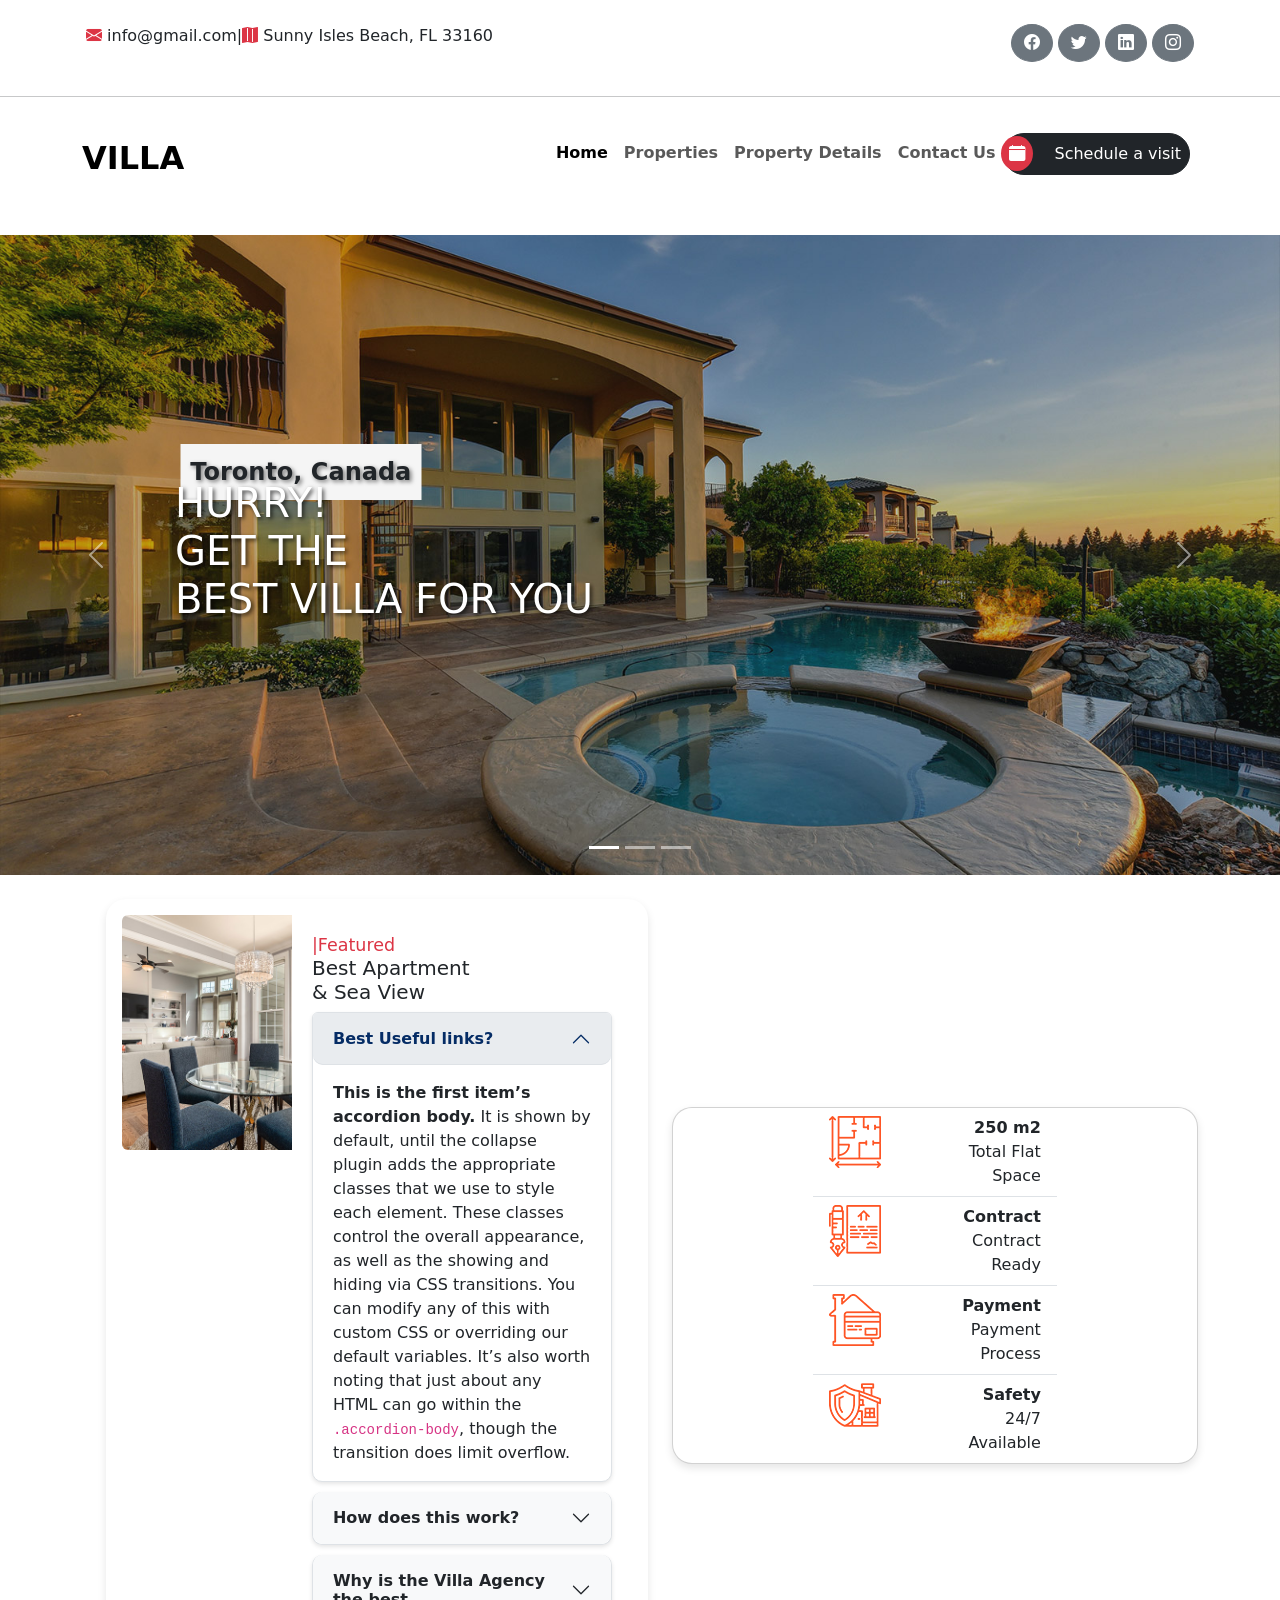
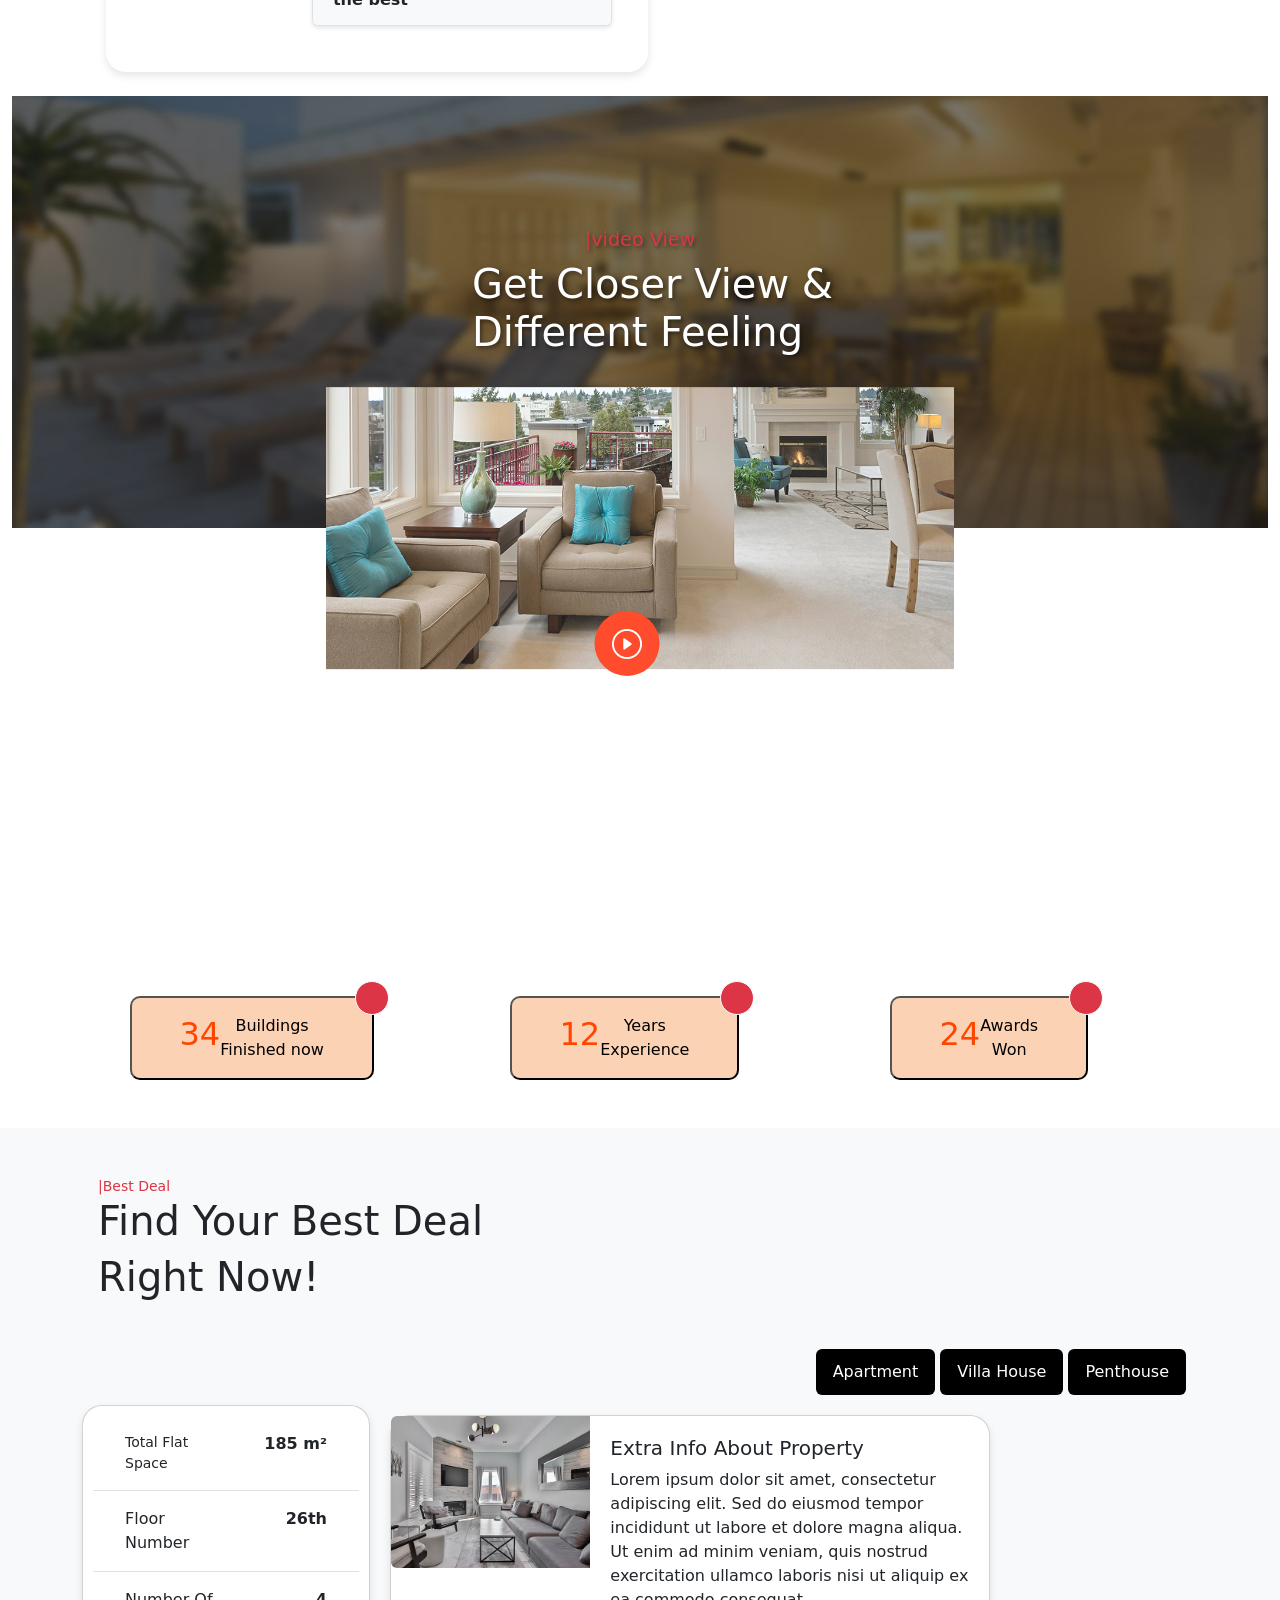
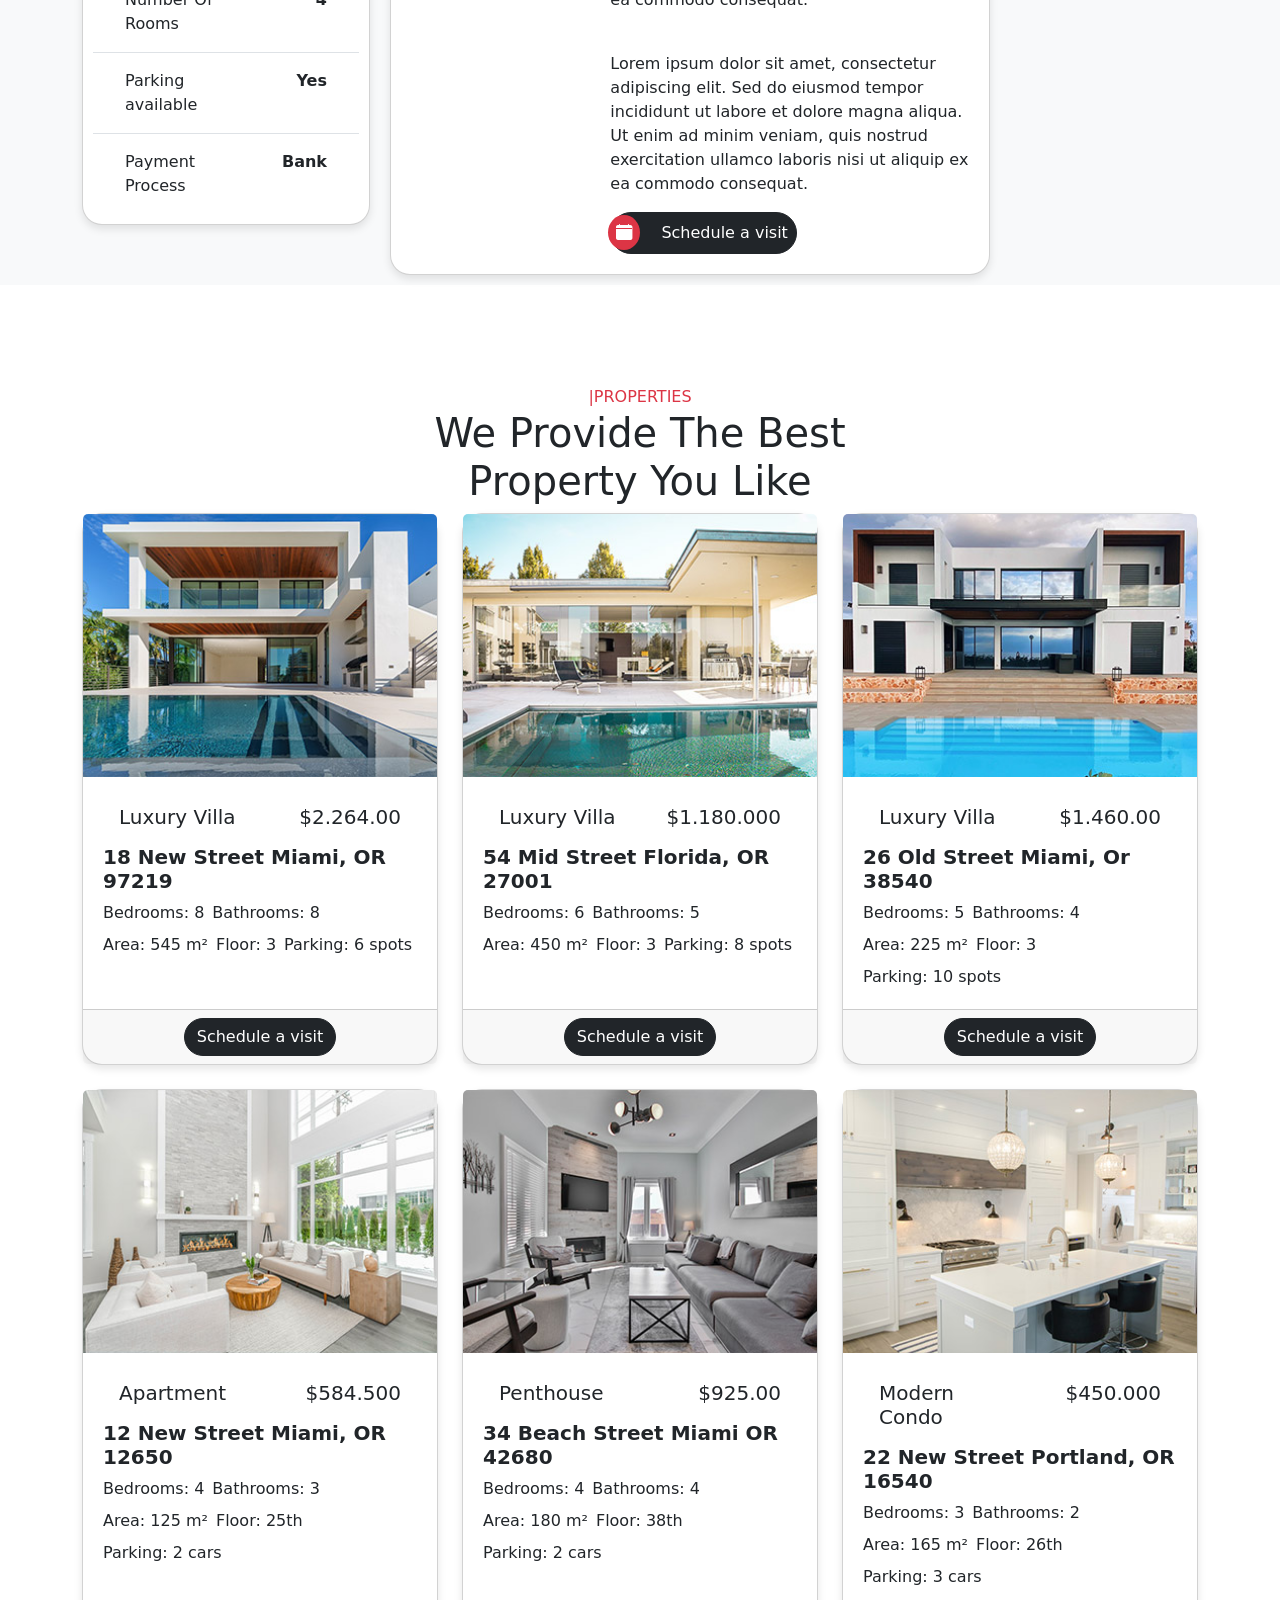
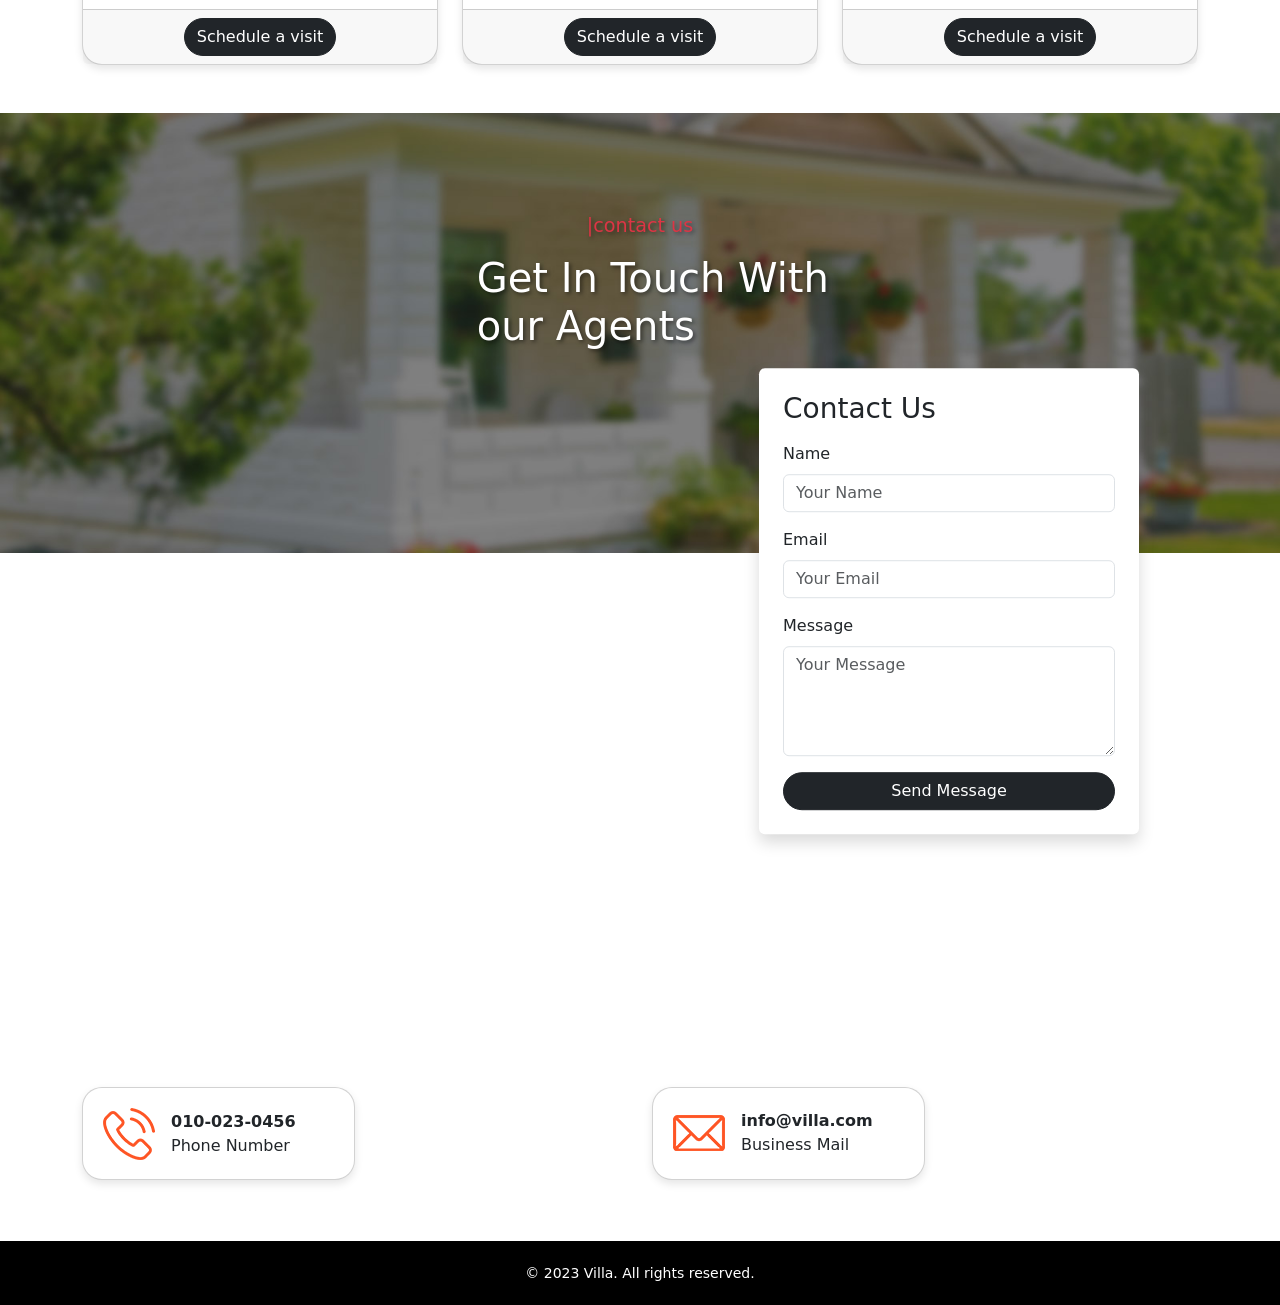
==== Home.html @ 7a33f6e6 "intial commit" ====
<!DOCTYPE html>
<html lang="en">
  <head>
    <meta charset="UTF-8" />
    <meta name="viewport" content="width=device-width, initial-scale=1.0" />
    <title>villa-services</title>

    <!--bootstrap css stylesheet-->
    <link
      href="https://cdn.jsdelivr.net/npm/bootstrap@5.3.7/dist/css/bootstrap.min.css"
      rel="stylesheet"
    />
    <link
      rel="stylesheet"
      href="https://cdn.jsdelivr.net/npm/bootstrap-icons@1.13.1/font/bootstrap-icons.min.css"
    />
    <!--custom css stylesheet-->
    <link rel="stylesheet" href="project.css" />
  </head>
  <body>
    <!-- main header section -->
    <div class="container main d-flex pt-4">
      <p><i class="bi bi-envelope-fill text-danger"></i> info@gmail.com|</p>
      <p>
        <i class="bi bi-map-fill text-danger"></i> Sunny Isles Beach, FL 33160
      </p>
      <!-- social media icons -->
      <div class="ms-auto social-icons">
        <button type="button" class="btn btn-secondary rounded-circle">
          <i class="bi bi-facebook"></i>
        </button>
        <button type="button" class="btn btn-secondary rounded-circle">
          <i class="bi bi-twitter"></i>
        </button>
        <button type="button" class="btn btn-secondary rounded-circle">
          <i class="bi bi-linkedin"></i>
        </button>
        <button type="button" class="btn btn-secondary rounded-circle">
          <i class="bi bi-instagram"></i>
        </button>
      </div>
    </div>
    <hr />
    <!-- header section ended -->
    <!--navbar section-->
    <nav class="navbar navbar-expand-lg pb-5 pt-3">
      <div class="container">
        <a class="navbar-brand" href="./Home.html">VILLA</a>
        <button
          class="navbar-toggler"
          type="button"
          data-bs-toggle="collapse"
          data-bs-target="#navbarSupportedContent"
          aria-controls="navbarSupportedContent"
          aria-expanded="false"
          aria-label="Toggle navigation"
        >
          <span class="navbar-toggler-icon"></span>
        </button>
        <div class="collapse navbar-collapse" id="navbarSupportedContent">
          <ul class="navbar-nav ms-auto mb-2 mb-lg-2 me-2">
            <li class="nav-item">
              <a class="nav-link active" aria-current="page" href="./Home.html"
                >Home</a
              >
            </li>
            <li class="nav-item">
              <a class="nav-link" href="./properties.html">Properties</a>
            </li>
            <li class="nav-item">
              <a class="nav-link" href="./property-details.html"
                >Property Details</a
              >
            </li>
            <li class="nav-item">
              <a class="nav-link" href="./contact.html">Contact Us</a>
            </li>
            <li>
              <button class="btn btn-dark p-2">
                <i
                  class="bi bi-calendar-fill Schedule p-2 me-3 bg-danger text-white rounded-circle"
                ></i>
                Schedule a visit
              </button>
            </li>
          </ul>
        </div>
      </div>
    </nav>
    <!--navbar section ends-->
    <!--carousel section-->
    <div
      id="carouselExampleIndicators"
      class="carousel slide"
      data-bs-ride="carousel"
      data-bs-interval="2000"
      aria-label="Image-carousel"
    >
      <!--data bs interval is a autoplay option-->
      <div class="carousel-indicators">
        <button
          type="button"
          data-bs-target="#carouselExampleIndicators"
          data-bs-slide-to="0"
          class="active"
          aria-current="true"
          aria-label="Slide 1"
        ></button>
        <button
          type="button"
          data-bs-target="#carouselExampleIndicators"
          data-bs-slide-to="1"
          aria-label="Slide 2"
        ></button>
        <button
          type="button"
          data-bs-target="#carouselExampleIndicators"
          data-bs-slide-to="2"
          aria-label="Slide 3"
        ></button>
      </div>
      <div class="carousel-inner">
        <div class="carousel-item active">
          <img
            src="./images/banner-01.jpg"
            class="d-block w-100"
            alt="banner-01"
          />
          <span class="home-banner fw-bold">Toronto, Canada</span>
          <div class="text-over-Image">
            <h1>
              HURRY!<br />
              GET THE<br />
              BEST VILLA FOR YOU
            </h1>
          </div>
        </div>
        <div class="carousel-item">
          <img
            src="./images/banner-02.jpg"
            class="d-block w-100"
            alt="banner-02"
          />
          <div class="text-over-Image">
            <h1>
              HURRY!<br />
              GET THE<br />
              BEST VILLA FOR YOU
            </h1>
          </div>
        </div>
        <div class="carousel-item">
          <img
            src="./images/banner-03.jpg"
            class="d-block w-100"
            alt="banner-03"
          />
          <div class="text-over-Image">
            <h1>
              HURRY!<br />
              GET THE<br />
              BEST VILLA FOR YOU
            </h1>
          </div>
        </div>
      </div>
      <button
        class="carousel-control-prev"
        type="button"
        data-bs-target="#carouselExampleIndicators"
        data-bs-slide="prev"
      >
        <span class="carousel-control-prev-icon" aria-hidden="true"></span>
        <span class="visually-hidden">Previous</span>
      </button>
      <button
        class="carousel-control-next"
        type="button"
        data-bs-target="#carouselExampleIndicators"
        data-bs-slide="next"
      >
        <span class="carousel-control-next-icon" aria-hidden="true"></span>
        <span class="visually-hidden">Next</span>
      </button>
    </div>
    <!--carousel section ends-->
    <!--featured properties section-->
    <div class="container d-flex">
      <div class="card first m-4 border-0 p-lg-3">
        <div class="row g-0">
          <div class="col-md-4">
            <img
              src="./images/featured.jpg
            "
              class="img-fluid rounded-start"
              alt="..."
            />
          </div>
          <div class="col-md-8">
            <div class="card-body">
              <h5 class="card-title">
                <small class="text-danger d-grid">|Featured</small> Best
                Apartment <br />& Sea View
              </h5>
              <!-- accordion section -->
              <div class="accordion" id="accordionPanelsStayOpenExample">
                <div class="accordion-item">
                  <h2 class="accordion-header">
                    <button
                      class="accordion-button"
                      type="button"
                      data-bs-toggle="collapse"
                      data-bs-target="#panelsStayOpen-collapseOne"
                      aria-expanded="true"
                      aria-controls="panelsStayOpen-collapseOne"
                    >
                      Best Useful links?
                    </button>
                  </h2>
                  <div
                    id="panelsStayOpen-collapseOne"
                    class="accordion-collapse collapse show"
                  >
                    <div class="accordion-body">
                      <strong>This is the first item’s accordion body.</strong>
                      It is shown by default, until the collapse plugin adds the
                      appropriate classes that we use to style each element.
                      These classes control the overall appearance, as well as
                      the showing and hiding via CSS transitions. You can modify
                      any of this with custom CSS or overriding our default
                      variables. It’s also worth noting that just about any HTML
                      can go within the <code>.accordion-body</code>, though the
                      transition does limit overflow.
                    </div>
                  </div>
                </div>
                <div class="accordion-item">
                  <h2 class="accordion-header">
                    <button
                      class="accordion-button collapsed"
                      type="button"
                      data-bs-toggle="collapse"
                      data-bs-target="#panelsStayOpen-collapseTwo"
                      aria-expanded="false"
                      aria-controls="panelsStayOpen-collapseTwo"
                    >
                      How does this work?
                    </button>
                  </h2>
                  <div
                    id="panelsStayOpen-collapseTwo"
                    class="accordion-collapse collapse"
                  >
                    <div class="accordion-body">
                      <strong>This is the second item’s accordion body.</strong>
                      It is hidden by default, until the collapse plugin adds
                      the appropriate classes that we use to style each element.
                      These classes control the overall appearance, as well as
                      the showing and hiding via CSS transitions. You can modify
                      any of this with custom CSS or overriding our default
                      variables. It’s also worth noting that just about any HTML
                      can go within the <code>.accordion-body</code>, though the
                      transition does limit overflow.
                    </div>
                  </div>
                </div>
                <div class="accordion-item">
                  <h2 class="accordion-header">
                    <button
                      class="accordion-button collapsed"
                      type="button"
                      data-bs-toggle="collapse"
                      data-bs-target="#panelsStayOpen-collapseThree"
                      aria-expanded="false"
                      aria-controls="panelsStayOpen-collapseThree"
                    >
                      Why is the Villa Agency the best
                    </button>
                  </h2>
                  <div
                    id="panelsStayOpen-collapseThree"
                    class="accordion-collapse collapse"
                  >
                    <div class="accordion-body">
                      <strong>This is the third item's accordion body.</strong>
                      It is hidden by default, until the collapse plugin adds
                      the appropriate classes that we use to style each element.
                      These classes control the overall appearance, as well as
                      the showing and hiding via CSS transitions. You can modify
                      any of this with custom CSS or overriding our default
                      variables. It’s also worth noting that just about any HTML
                      can go within the <code>.accordion-body</code>, though the
                      transition does limit overflow.
                    </div>
                  </div>
                </div>
              </div>
            </div>
          </div>
        </div>
      </div>
      <!-- card section is used as second card -->
      <div class="card Second">
        <ul class="list-group list-group-flush">
          <li class="list-group-item align-content-end">
            <div class="row">
              <div class="col"><img src="./images/info-icon-01.png" /></div>
              <div class="col text-end">
                <b>250 m2</b><br />Total Flat Space
              </div>
            </div>
          </li>
          <li class="list-group-item">
            <div class="row">
              <div class="col"><img src="./images/info-icon-02.png" /></div>
              <div class="col text-end">
                <b>Contract</b><br />Contract Ready
              </div>
            </div>
          </li>
          <li class="list-group-item">
            <div class="row">
              <div class="col"><img src="./images/info-icon-03.png" /></div>
              <div class="col text-end">
                <b>Payment</b><br />Payment Process
              </div>
            </div>
          </li>
          <li class="list-group-item">
            <div class="row">
              <div class="col"><img src="./images/info-icon-04.png" /></div>
              <div class="col text-end"><b>Safety</b><br />24/7 Available</div>
            </div>
          </li>
        </ul>
      </div>
    </div>
    <!--featured properties section ends-->
    <!--overlayed image using position-->
    <div class="container-fluid">
      <!-- video background Image -->
      <div class="img-overlay-1 position-relative min-vh-100">
        <img
          src="./images/video-bg.jpg"
          class="img-fluid w-100 h-100 object-fit-cover"
          alt="Background"
        />
        <span class="bg-video-layer1 text-danger small">|video View</span>
        <div class="bg-video-layer">
          <h1>
            Get Closer View &
            <br />
            Different Feeling
          </h1>
        </div>
        <!-- positional content -->
        <img
          src="./images/video-frame.jpg"
          class="position-relative top-50 start-50 translate-middle w-50"
          alt="Overlay"
        />
        <i class="bi bi-play-circle play-btn"></i>
      </div>
    </div>
    <!--overlayed image using position ends-->
    <!--badges section-->
    <div class="container">
      <div class="row justify-content-around">
        <div class="col-3">
          <!-- text type buttons used as badges -->
          <button
            type="button"
            class="text-black px-5 position-relative align-items-center d-flex justify-content-evenly mb-5"
          >
            <h1>34</h1>
            Buildings<br />Finished now
            <span
              class="position-absolute top-0 start-100 translate-middle p-3 bg-danger border border-light rounded-circle"
            >
              <span class="visually-hidden">New alerts</span>
            </span>
          </button>
        </div>
        <div class="col-lg-3">
          <button
            type="button"
            class="text-black px-5 position-relative align-items-center d-flex justify-content-evenly mb-2"
          >
            <h1>12</h1>
            Years<br />Experience
            <span
              class="position-absolute top-0 start-100 translate-middle p-3 bg-danger border border-light rounded-circle"
            >
              <span class="visually-hidden">New alerts</span>
            </span>
          </button>
        </div>
        <div class="col-lg-3">
          <button
            type="button"
            class="text-black px-5 position-relative align-items-center d-flex justify-content-evenly mb-2"
          >
            <h1>24</h1>
            Awards<br />Won
            <span
              class="position-absolute top-0 start-100 translate-middle p-3 bg-danger border border-light rounded-circle"
            >
              <span class="visually-hidden">New alerts</span>
            </span>
          </button>
        </div>
      </div>
    </div>
    <!--badges section ends-->
    <!--best deal section-->
    <div class="container-fluid bg-body-tertiary">
      <div class="container d-grid ms-auto pt-lg-5">
        <small class="text-danger ms-3">|Best Deal</small>
        <h1 class="text-dark ms-3">Find Your Best Deal</h1>
        <h1 class="text-dark ms-3">Right Now!</h1>
        <div class="row justify-content-between m-auto me-0">
          <div class="col-lg-sm-3">
            <input
              class="btn btn-properties px-3"
              type="button"
              value="Apartment"
            />
            <input
              class="btn btn-properties px-3"
              type="submit"
              value="Villa House"
            />
            <input
              class="btn btn-properties px-3"
              type="reset"
              value="Penthouse"
            />
          </div>
        </div>
      </div>
      <div class="container d-flex">
        <!-- card section is used as a third for designing -->
        <div class="card third" style="width: 18rem">
          <ul class="list-group list-group-flush">
            <li class="list-group-item align-content-end">
              <div class="row px-3 py-2">
                <div class="col small">Total Flat Space</div>
                <div class="col text-end fw-bold">185 m²</div>
              </div>
            </li>
            <li class="list-group-item">
              <div class="row px-3 py-2">
                <div class="col">Floor Number</div>
                <div class="col text-end fw-bold">26th</div>
              </div>
            </li>
            <li class="list-group-item">
              <div class="row px-3 py-2">
                <div class="col">Number Of Rooms</div>
                <div class="col text-end fw-bold">4</div>
              </div>
            </li>
            <li class="list-group-item">
              <div class="row px-3 py-2">
                <div class="col">Parking available</div>
                <div class="col text-end fw-bold">Yes</div>
              </div>
            </li>
            <li class="list-group-item">
              <div class="row px-3 py-2">
                <div class="col">Payment Process</div>
                <div class="col text-end fw-bold">Bank</div>
              </div>
            </li>
          </ul>
        </div>
        <!-- card section is used as a fourth for designing -->
        <div class="card fourth">
          <div class="row g-0">
            <div class="col-md-4">
              <img
                src="./images/deal-01.jpg"
                class="img-fluid rounded-start"
                alt="deal-01-img"
              />
            </div>
            <div class="col-md-8">
              <div class="card-body">
                <h5 class="card-title">Extra Info About Property</h5>
                <p class="card-text">
                  Lorem ipsum dolor sit amet, consectetur adipiscing elit. Sed
                  do eiusmod tempor incididunt ut labore et dolore magna aliqua.
                  Ut enim ad minim veniam, quis nostrud exercitation ullamco
                  laboris nisi ut aliquip ex ea commodo consequat.
                </p>
                <br />
                <p>
                  Lorem ipsum dolor sit amet, consectetur adipiscing elit. Sed
                  do eiusmod tempor incididunt ut labore et dolore magna aliqua.
                  Ut enim ad minim veniam, quis nostrud exercitation ullamco
                  laboris nisi ut aliquip ex ea commodo consequat.
                </p>
                <button class="btn btn-dark p-2">
                  <i
                    class="bi bi-calendar-fill Schedule p-2 me-3 bg-danger text-white rounded-circle"
                  ></i>
                  Schedule a visit
                </button>
              </div>
            </div>
          </div>
        </div>
      </div>
    </div>
    <!--best deal section ends-->
    <!--properties section-->
    <div class="container properties">
      <div class="text-center text-danger">|PROPERTIES</div>
      <h1 class="fs-bold text-center">
        We Provide The Best <br />
        Property You Like
      </h1>
      <!-- bootstrap card sectoin will help -->
      <div class="row row-cols-2 row-cols-md-3 g-4">
        <div class="col">
          <div class="card h-100">
            <img
              src="./images/property-01.jpg"
              class="card-img-top"
              alt="property-01"
            />
            <div class="card-body">
              <h5 class="card-title">
                <div class="row px-3 py-2">
                  <div class="col">Luxury Villa</div>
                  <div class="col text-end">$2.264.00</div>
                </div>
              </h5>
              <h5 class="fw-bold">18 New Street Miami, OR 97219</h5>
              <p class="card-text d-flex flex-wrap gap-2">
                <span>Bedrooms: 8</span>
                <span>Bathrooms: 8</span>
                <span>Area: 545 m²</span>
                <span>Floor: 3</span>
                <span>Parking: 6 spots</span>
              </p>
            </div>
            <div class="card-footer w-100 text-center">
              <button type="button" class="btn btn-dark">
                Schedule a visit
              </button>
            </div>
          </div>
        </div>
        <div class="col">
          <div class="card h-100">
            <img
              src="./images/property-02.jpg"
              class="card-img-top"
              alt="property-02"
            />
            <div class="card-body">
              <h5 class="card-title">
                <div class="row px-3 py-2">
                  <div class="col">Luxury Villa</div>
                  <div class="col text-end">$1.180.000</div>
                </div>
              </h5>
              <h5 class="fw-bold">54 Mid Street Florida, OR 27001</h5>
              <p class="card-text d-flex flex-wrap gap-2">
                <span>Bedrooms: 6</span>
                <span>Bathrooms: 5</span>
                <span>Area: 450 m²</span>
                <span>Floor: 3</span>
                <span>Parking: 8 spots</span>
              </p>
            </div>
            <div class="card-footer w-100 text-center">
              <button type="button" class="btn btn-dark">
                Schedule a visit
              </button>
            </div>
          </div>
        </div>
        <div class="col">
          <div class="card h-100">
            <img
              src="./images/property-03.jpg"
              class="card-img-top"
              alt="property-03"
            />
            <div class="card-body">
              <h5 class="card-title">
                <div class="row px-3 py-2">
                  <div class="col">Luxury Villa</div>
                  <div class="col text-end">$1.460.00</div>
                </div>
              </h5>
              <h5 class="fw-bold">26 Old Street Miami, Or 38540</h5>
              <p class="card-text d-flex flex-wrap gap-2">
                <span>Bedrooms: 5</span>
                <span>Bathrooms: 4</span>
                <span>Area: 225 m²</span>
                <span>Floor: 3</span>
                <span>Parking: 10 spots</span>
              </p>
            </div>
            <div class="card-footer w-100 text-center">
              <button type="button" class="btn btn-dark">
                Schedule a visit
              </button>
            </div>
          </div>
        </div>
        <div class="col">
          <div class="card h-100">
            <img
              src="./images/property-04.jpg"
              class="card-img-top"
              alt="property-04"
            />
            <div class="card-body">
              <h5 class="card-title">
                <div class="row px-3 py-2">
                  <div class="col">Apartment</div>
                  <div class="col text-end">$584.500</div>
                </div>
              </h5>
              <h5 class="fw-bold">12 New Street Miami, OR 12650</h5>
              <p class="card-text d-flex flex-wrap gap-2">
                <span>Bedrooms: 4</span>
                <span>Bathrooms: 3</span>
                <span>Area: 125 m²</span>
                <span>Floor: 25th</span>
                <span>Parking: 2 cars</span>
              </p>
            </div>
            <div class="card-footer w-100 text-center">
              <button type="button" class="btn btn-dark">
                Schedule a visit
              </button>
            </div>
          </div>
        </div>
        <div class="col">
          <div class="card h-100">
            <img
              src="./images/property-05.jpg"
              class="card-img-top"
              alt="property-05"
            />
            <div class="card-body">
              <h5 class="card-title">
                <div class="row px-3 py-2">
                  <div class="col">Penthouse</div>
                  <div class="col text-end">$925.00</div>
                </div>
              </h5>
              <h5 class="fw-bold">34 Beach Street Miami OR 42680</h5>
              <p class="card-text d-flex flex-wrap gap-2">
                <span>Bedrooms: 4</span>
                <span>Bathrooms: 4</span>
                <span>Area: 180 m²</span>
                <span>Floor: 38th</span>
                <span>Parking: 2 cars</span>
              </p>
            </div>
            <div class="card-footer w-100 text-center">
              <button type="button" class="btn btn-dark">
                Schedule a visit
              </button>
            </div>
          </div>
        </div>
        <div class="col">
          <div class="card h-100">
            <img
              src="./images/property-06.jpg"
              class="card-img-top"
              alt="property-06"
            />
            <div class="card-body">
              <h5 class="card-title">
                <div class="row px-3 py-2">
                  <div class="col">Modern Condo</div>
                  <div class="col text-end">$450.000</div>
                </div>
              </h5>
              <h5 class="fw-bold">22 New Street Portland, OR 16540</h5>
              <p class="card-text d-flex flex-wrap gap-2">
                <span>Bedrooms: 3</span>
                <span>Bathrooms: 2</span>
                <span>Area: 165 m²</span>
                <span>Floor: 26th</span>
                <span>Parking: 3 cars</span>
              </p>
            </div>
            <div class="card-footer w-100 text-center">
              <button type="button" class="btn btn-dark">
                Schedule a visit
              </button>
            </div>
          </div>
        </div>
      </div>
    </div>
    <!--properties section ends-->
    <!--Iframe and contact form section starts-->
    <div class="overlay-form-map position-relative min-vh-100">
      <img
        src="./images/contact-bg.jpg"
        class="w-100 h-100 object-fit-cover mt-5"
        alt="backgroung-map"
      />
      <span class="bg-video-layer1 text-danger small">|contact us</span>
      <div class="bg-video-layer">
        <h1>
          Get In Touch With
          <br />
          our Agents
        </h1>
      </div>
      <div class="container">
        <div class="row d-flex gap-5 justify-content-center">
          <div class="col-6 pt-3">
            <!-- Google Maps iframe -->
            <iframe
              src="https://www.google.com/maps/embed?pb=!1m18!1m12!1m3!1d3624.843912203767!2d-80.12135612455047!3d25.95247787723254!2m3!1f0!2f0!3f0!3m2!1i1024!2i768!4f13.1!3m3!1m2!1s0x88d9add4b4ac788f%3A0xe77469d09480fcdb!2sSunny%20Isles%20Beach!5e1!3m2!1ste!2sin!4v1755452419084!5m2!1ste!2sin"
              class="position-relative top-30 start-50 translate-middle"
              height="85%"
              width="100%"
              allowfullscreen=""
              loading="lazy"
              referrerpolicy="no-referrer-when-downgrade"
            ></iframe>
          </div>
          <div
            class="col-4 bg-white position-relative top-50 start-10 mt-5 h-50 translate-middle-y p-4 rounded shadow"
          >
            <h3 class="mb-3 text-dark">Contact Us</h3>
            <!-- form control in position -->
            <form>
              <div class="mb-3">
                <label for="name" class="form-label">Name</label>
                <input
                  type="text"
                  class="form-control"
                  id="name"
                  placeholder="Your Name"
                  required
                />
              </div>
              <div class="mb-3">
                <label for="email" class="form-label">Email</label>
                <input
                  type="email"
                  class="form-control"
                  id="email"
                  placeholder="Your Email"
                  required
                />
              </div>
              <div class="mb-3">
                <label for="message" class="form-label">Message</label>
                <textarea
                  class="form-control"
                  id="message"
                  rows="4"
                  placeholder="Your Message"
                  required
                ></textarea>
              </div>
              <button type="submit" class="btn btn-dark w-100">
                Send Message
              </button>
            </form>
          </div>
        </div>
      </div>
    </div>
    <!--Iframe and contact form section ends-->
    <!--contact badges section starts-->
    <div class="container contact-information">
      <div class="row">
        <div class="col-sm-6 mb-3 mb-sm-0">
          <!-- card section is used as a fifth for designing -->
          <div class="card fifth">
            <div class="card-body d-flex align-items-center">
              <img
                src="./images/phone-icon.png"
                alt="Phone Icon"
                class="me-3"
              />
              <span><b>010-023-0456</b><br />Phone Number</span>
            </div>
          </div>
        </div>
        <div class="col-sm-6">
          <!-- card section is used as a fifth for designing -->
          <div class="card fifth">
            <div class="card-body d-flex align-items-center">
              <img src="./images/email-icon.png" alt="Mail Icon" class="me-3" />
              <span><b>info@villa.com</b><br />Business Mail</span>
            </div>
          </div>
        </div>
      </div>
    </div>
    <!--contact badges section ends-->
    <!--footer section-->
    <footer class="text-center">
      <small>© 2023 Villa. All rights reserved.</small>
    </footer>
    <!--footer section ends-->

    <!--bootstrap js script-->
    <script src="https://cdn.jsdelivr.net/npm/bootstrap@5.3.7/dist/js/bootstrap.bundle.min.js"></script>
  </body>
</html>
<!--body and html tags ends-->
---- project.css ----
.main{
  display: flex;
  padding: 0px;
  flex-wrap: wrap;
}



.navbar{
  display: flex;
  justify-content: space-between;
}


.navbar-brand{
  font-size: min(2rem, 5vw);
  font-weight: bold;
}
a.nav-link {
  font-size: min(1rem, 4vw);
  font-weight: bolder;
}
a.nav-link:hover {
  color: #ff8000;
}
a.nav-link.active:hover {
  color: #ff8000;
}
.btn:hover {
  color: #ff8000;
  background-color: black;
}
.text-black {
  background-color: rgba(246, 106, 13, 0.3);
  border-radius: 10px;
  align-content: space-between;
}
.text-black h1{
  color: orangered;
}
button.text-black{
  font-weight: min(1.5rem, 4vw);
}

.text-over-Image {
  position: absolute;
  top: 50%;
  left: 30%;
  transform: translate(-50%, -50%);
  color: white;
  text-shadow: 2px 2px 4px rgba(0, 0, 0, 0.7);
  font-size: 3rem;
  font-weight: bold;
  
}
.home-banner {
  position: absolute;
  top: 37%;
  left: 23.5%;
  transform: translate(-50%, -50%);
  background-color: #f5f5f5;
  padding: 10px;
  text-shadow: 2px 2px 4px rgba(0, 0, 0, 0.5);
}
.bg-video-layer {
  position: absolute;
  top: 24%;
  left: 51%;
  transform: translate(-50%, -50%);
  color: white;
  padding: 10px;
  text-shadow: 2px 2px 4px rgba(0, 0, 0, 0.5);
  align-items: center;
}
.bg-video-layer1 {
  position: absolute;
  top: 16%;
  left: 50%;
  transform: translate(-50%, -50%);
  text-shadow: 2px 2px 4px rgba(0, 0, 0, 0.5);
}
.bg-properties {
  position: absolute;
  top: 45%;
  left: 49%;
  transform: translate(-50%, -50%);
  text-shadow: 2px 2px 4px rgba(0, 0, 0, 0.5);
  color: white;
}
.bg-properties-1 {
  position: absolute;
  top: 37%;
  left: 49%;
  transform: translate(-50%, -50%);
  text-shadow: 2px 2px 4px rgba(0, 0, 0, 0.5);
  color: rgb(17, 15, 15);
  background-color: white;
  padding: 10px;
}



.card {
  margin: auto;
  align-items: center;
  width: 100%;
  height: 100%;
  border-radius: 20px;
  box-shadow: 0 4px 8px rgba(0, 0, 0, 0.1);
}
.second {
  width: fit-content;
  height: fit-content;
  margin-left: auto;
  justify-content: center;
}
.third {
  height: 100%;
  width: 100%;
  padding: 10px;
  margin: 10px 0 20px 0;
  align-items: center;
}
.fourth {
  width: 100%;
  height: 100%;
  margin: 20px 0 10px 20px;
}
.fifth {
  display:grid;
  width: 50%;
  height: 75%;
  margin: 20px 0 10px 0;
  justify-content: start;
}
.card-body {
  padding: 20px;
}
.accordion-button {
  background-color: #f8f9fa;
  border-radius: 10px;
  font-weight: bold;
}
.accordion-button:not(.collapsed) {
  background-color: #e9ecef;
}
.accordion-item {
  margin-bottom: 10px;
  border-radius: 10px;
  box-shadow: 0 2px 4px rgba(0, 0, 0, 0.1);
}
.btn-dark {
  border-radius: 50px;
}
.Schedule{
  margin: -11px;
}
.properties {
  margin-top: 100px;
}
footer {
  background-color: #000;
  color: #fff;
  padding: 20px 0;
  margin-top: 50px;
}
.btn-properties {
  margin-top: 40px;
  margin-bottom: auto;
  background-color: black;
  color: white;
  padding: 10px;
}
.btn-properties:hover {
  background-color: #ff8000;
  color: white;
}
.card-pSecond{
  width: 400px;
  display: flex;
  justify-content: center;
  border-radius: 10px;
  box-shadow: 0 4px 8px rgba(0, 0, 0, 0.1);
}
.card-contact {
  width: 30%;
  height: fit-content;
  margin-top: 30px;
  border-radius: 10px;
  box-shadow: 0 4px 8px rgba(0, 0, 0, 0.1);
}

.play-btn {
  position: absolute;
  top: 50%;
  left: 50%;
  transform: translate(-70%, 100%);
  background: #ff4c2c;
  color: #fff;
  font-size: 30px;
  width: 65px;
  height: 65px;
  border-radius: 50%;
  display: flex;
  align-items: center;
  justify-content: center;
  cursor: pointer;
}

/* Mobile devices (≤576px) */
@media (max-width: 576px) {
  .main {
    padding: 0;
  }

  .navbar {
    flex-direction: column;
    align-items: center;
    padding: 0.5rem;
  }

  .navbar-brand {
    font-size: min(1.5rem, 6vw);
  }

  a.nav-link {
    font-size: min(0.9rem, 4.5vw);
    margin: 0.25rem 0;
  }

  .text-black {
    padding: 0.5rem;
  }

  .text-black h1 {
    font-size: min(1.5rem, 5vw);
  }

  button.text-black {
    font-weight: bold; /* Typo preserved */
  }

  .text-over-Image {
    font-size: min(2rem, 7vw);
    top: 40%;
    left: 50%;
  }

  .home-banner {
    font-size: min(1.2rem, 5vw);
    top: 35%;
    left: 50%;
    padding: 0.5rem;
  }

  .bg-video-layer {
    font-size: min(1.2rem, 5vw);
    top: 20%;
    left: 50%;
    padding: 0.5rem;
  }

  .bg-video-layer1 {
    font-size: min(1rem, 4vw);
    top: 15%;
    left: 50%;
  }

  .bg-properties {
    font-size: min(1.2rem, 5vw);
    top: 40%;
    left: 50%;
  }

  .bg-properties-1 {
    font-size: min(1.2rem, 5vw);
    top: 35%;
    left: 50%;
    padding: 0.5rem;
  }

  .card {
    max-width: 100%;
    margin: 0.5rem auto;
  }

  .second {
    margin: 0.5rem auto;
  }

  .third {
    padding: 0.5rem;
    margin: 0.5rem 0;
  }

  .fourth {
    margin: 0.5rem;
  }

  .fifth {
    max-width: 100%;
    margin: 0.5rem 0;
  }

  .card-body {
    padding: 1rem;
  }

  .accordion-button {
    font-size: min(0.9rem, 4.5vw);
  }

  .accordion-item {
    margin-bottom: 0.5rem;
  }

  .btn-dark {
    padding: 0.4rem 0.8rem;
  }

  .Schedule {
    margin: -0.5rem;
  }

  .properties {
    margin-top: 3rem;
  }

  footer {
    padding: 1rem;
    margin-top: 2rem;
  }

  .btn-properties {
    margin-top: 1rem;
    padding: 0.5rem 1rem;
  }

  .card-pSecond {
    max-width: 100%;
    margin: 0.5rem auto;
  }

  .card-contact {
    max-width: 100%;
    margin: 1rem auto;
  }

  .play-btn {
    width: 50px;
    height: 50px;
    font-size: min(1.2rem, 5vw);
  }
}

/* Tablets (576px–768px) */
@media (min-width: 577px) and (max-width: 768px) {
  .main {
    padding: 0.5rem;
  }

  .navbar {
    padding: 0.75rem;
  }

  .navbar-brand {
    font-size: min(1.8rem, 5.5vw);
  }

  a.nav-link {
    font-size: min(0.95rem, 4.2vw);
  }

  .text-black {
    padding: 0.75rem;
  }

  .text-black h1 {
    font-size: min(1.8rem, 5.5vw);
  }

  .text-over-Image {
    font-size: min(2.5rem, 6.5vw);
    top: 45%;
    left: 50%;
  }

  .home-banner {
    font-size: min(1.3rem, 4.5vw);
    top: 35%;
    left: 50%;
    padding: 0.75rem;
  }

  .bg-video-layer {
    font-size: min(1.3rem, 4.5vw);
    top: 22%;
    left: 50%;
    padding: 0.75rem;
  }

  .bg-video-layer1 {
    font-size: min(1.1rem, 4vw);
    top: 15%;
    left: 50%;
  }

  .bg-properties {
    font-size: min(1.3rem, 4.5vw);
    top: 40%;
    left: 50%;
  }

  .bg-properties-1 {
    font-size: min(1.3rem, 4.5vw);
    top: 35%;
    left: 50%;
    padding: 0.75rem;
  }

  .card {
    max-width: 80%;
  }

  .second {
    margin: 0.75rem auto;
  }

  .third {
    padding: 0.75rem;
    margin: 0.75rem 0;
  }

  .fourth {
    margin: 0.75rem;
  }

  .fifth {
    max-width: 75%;
    margin: 0.75rem 0;
  }

  .card-body {
    padding: 1.25rem;
  }

  .accordion-button {
    font-size: min(0.95rem, 4.2vw);
  }

  .btn-dark {
    padding: 0.5rem 1rem;
  }

  .Schedule {
    margin: -0.75rem;
  }

  .properties {
    margin-top: 4rem;
  }

  footer {
    padding: 1.5rem;
  }

  .btn-properties {
    margin-top: 1.5rem;
    padding: 0.6rem 1.2rem;
  }

  .card-pSecond {
    max-width: 80%;
  }

  .card-contact {
    max-width: 50%;
  }

  .play-btn {
    width: 60px;
    height: 60px;
    font-size: min(1.3rem, 4.5vw);
  }
}

/* Desktops (>768px) */
@media (min-width: 769px) {
  .main {
    padding: 1rem;
  }

  .navbar {
    padding: 1rem 2rem;
  }

  .navbar-brand {
    font-size: min(2rem, 5vw);
  }

  a.nav-link {
    font-size: min(1rem, 4vw);
  }

  .text-black {
    padding: 1rem;
  }

  .text-black h1 {
    font-size: min(2rem, 5vw);
  }

  .text-over-Image {
    font-size: min(3rem, 6vw);
  }

  .home-banner {
    font-size: min(1.5rem, 4vw);
  }

  .bg-video-layer {
    font-size: min(1.5rem, 4vw);
  }

  .bg-video-layer1 {
    font-size: min(1.2rem, 3.5vw);
  }

  .bg-properties {
    font-size: min(1.5rem, 4vw);
  }

  .bg-properties-1 {
    font-size: min(1.5rem, 4vw);
  }

  .card {
    max-width: 600px;
  }

  .card-pSecond {
    max-width: 400px;
  }

  .card-contact {
    max-width: 30%;
  }

  .fifth {
    max-width: 50%;
  }
}
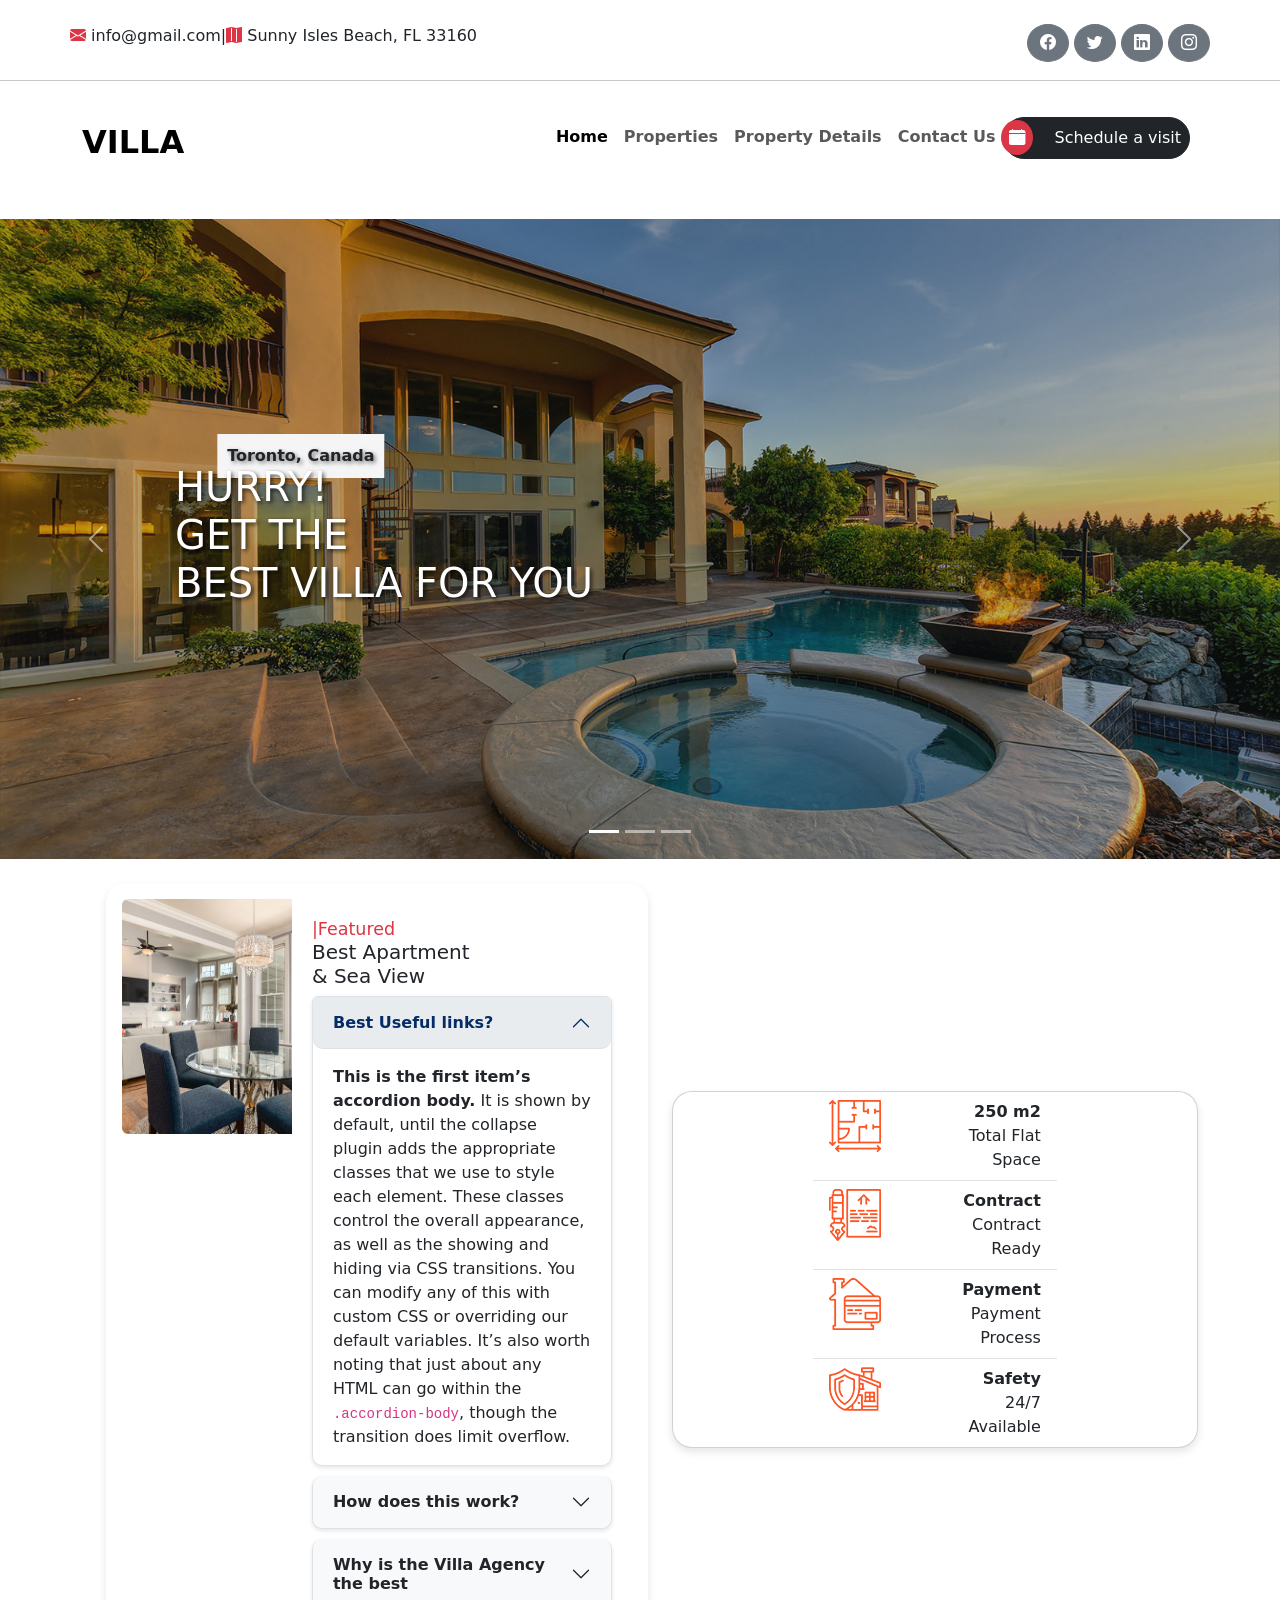
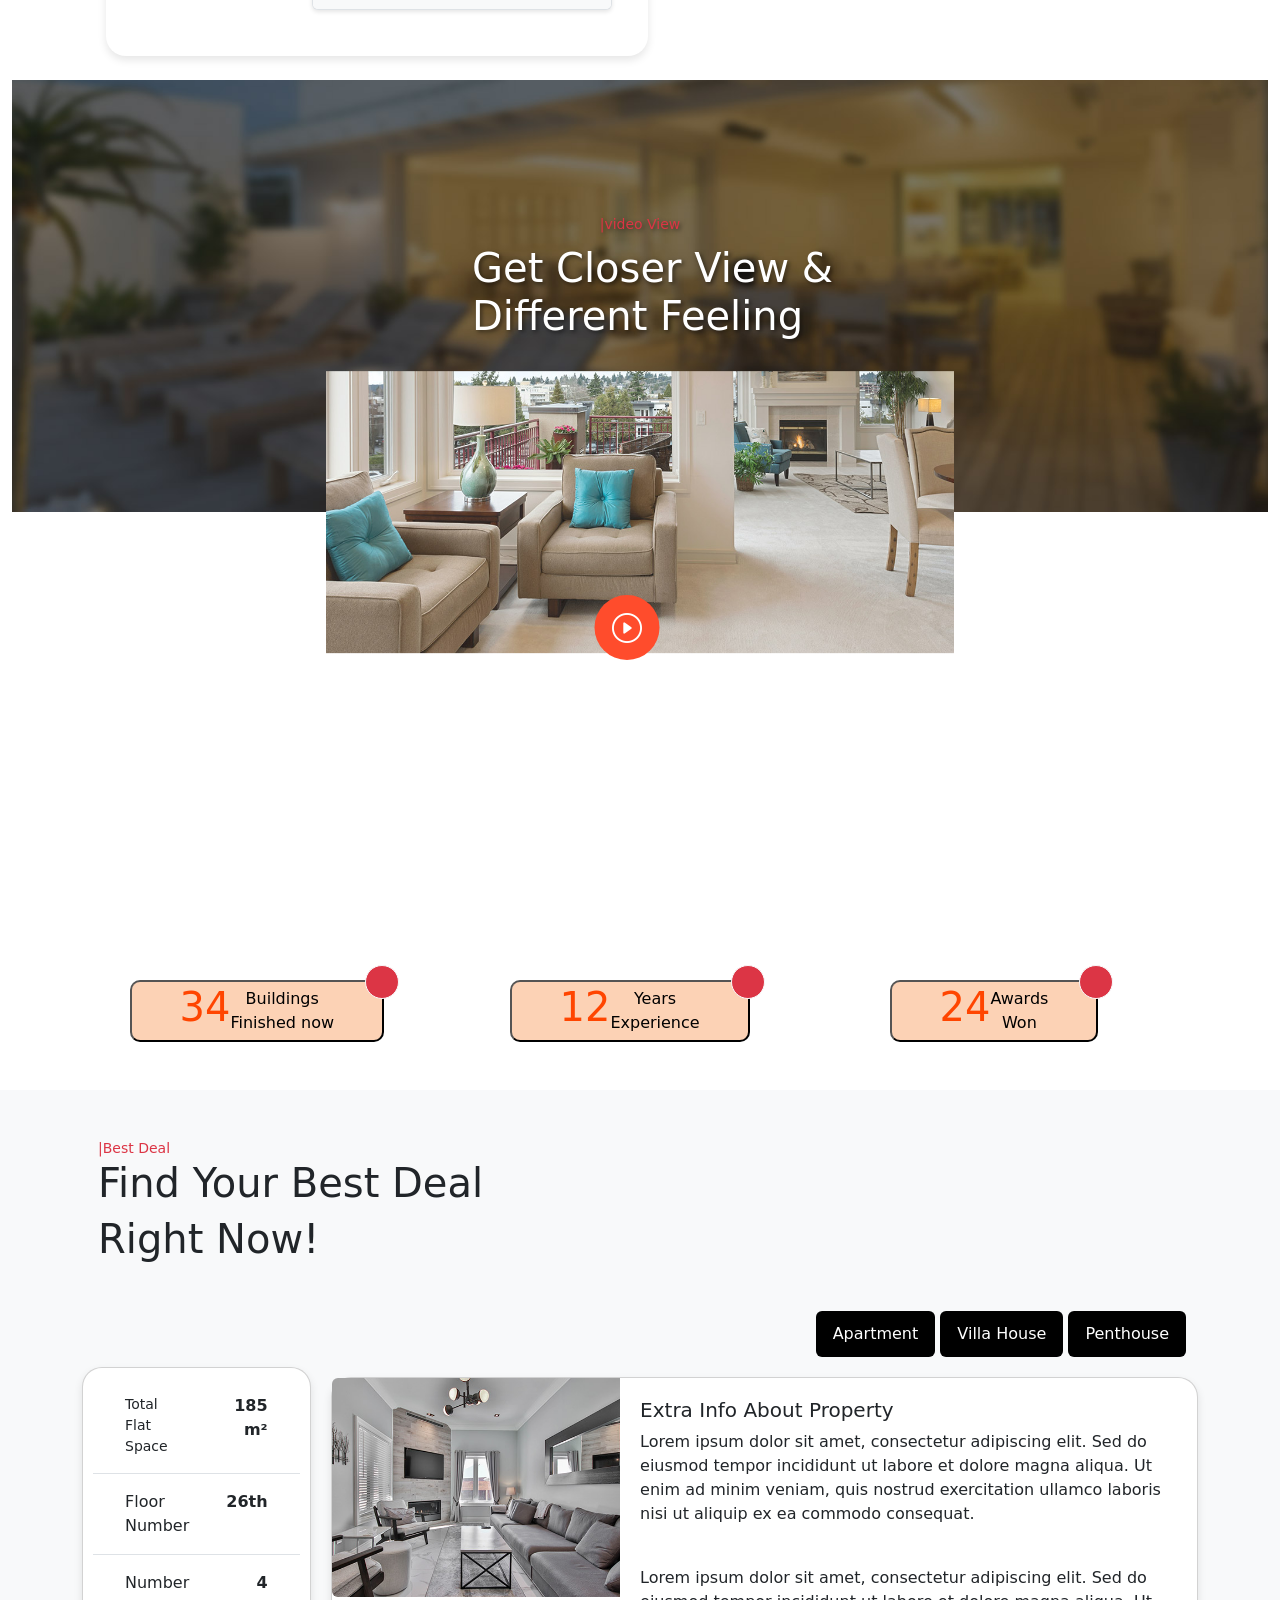
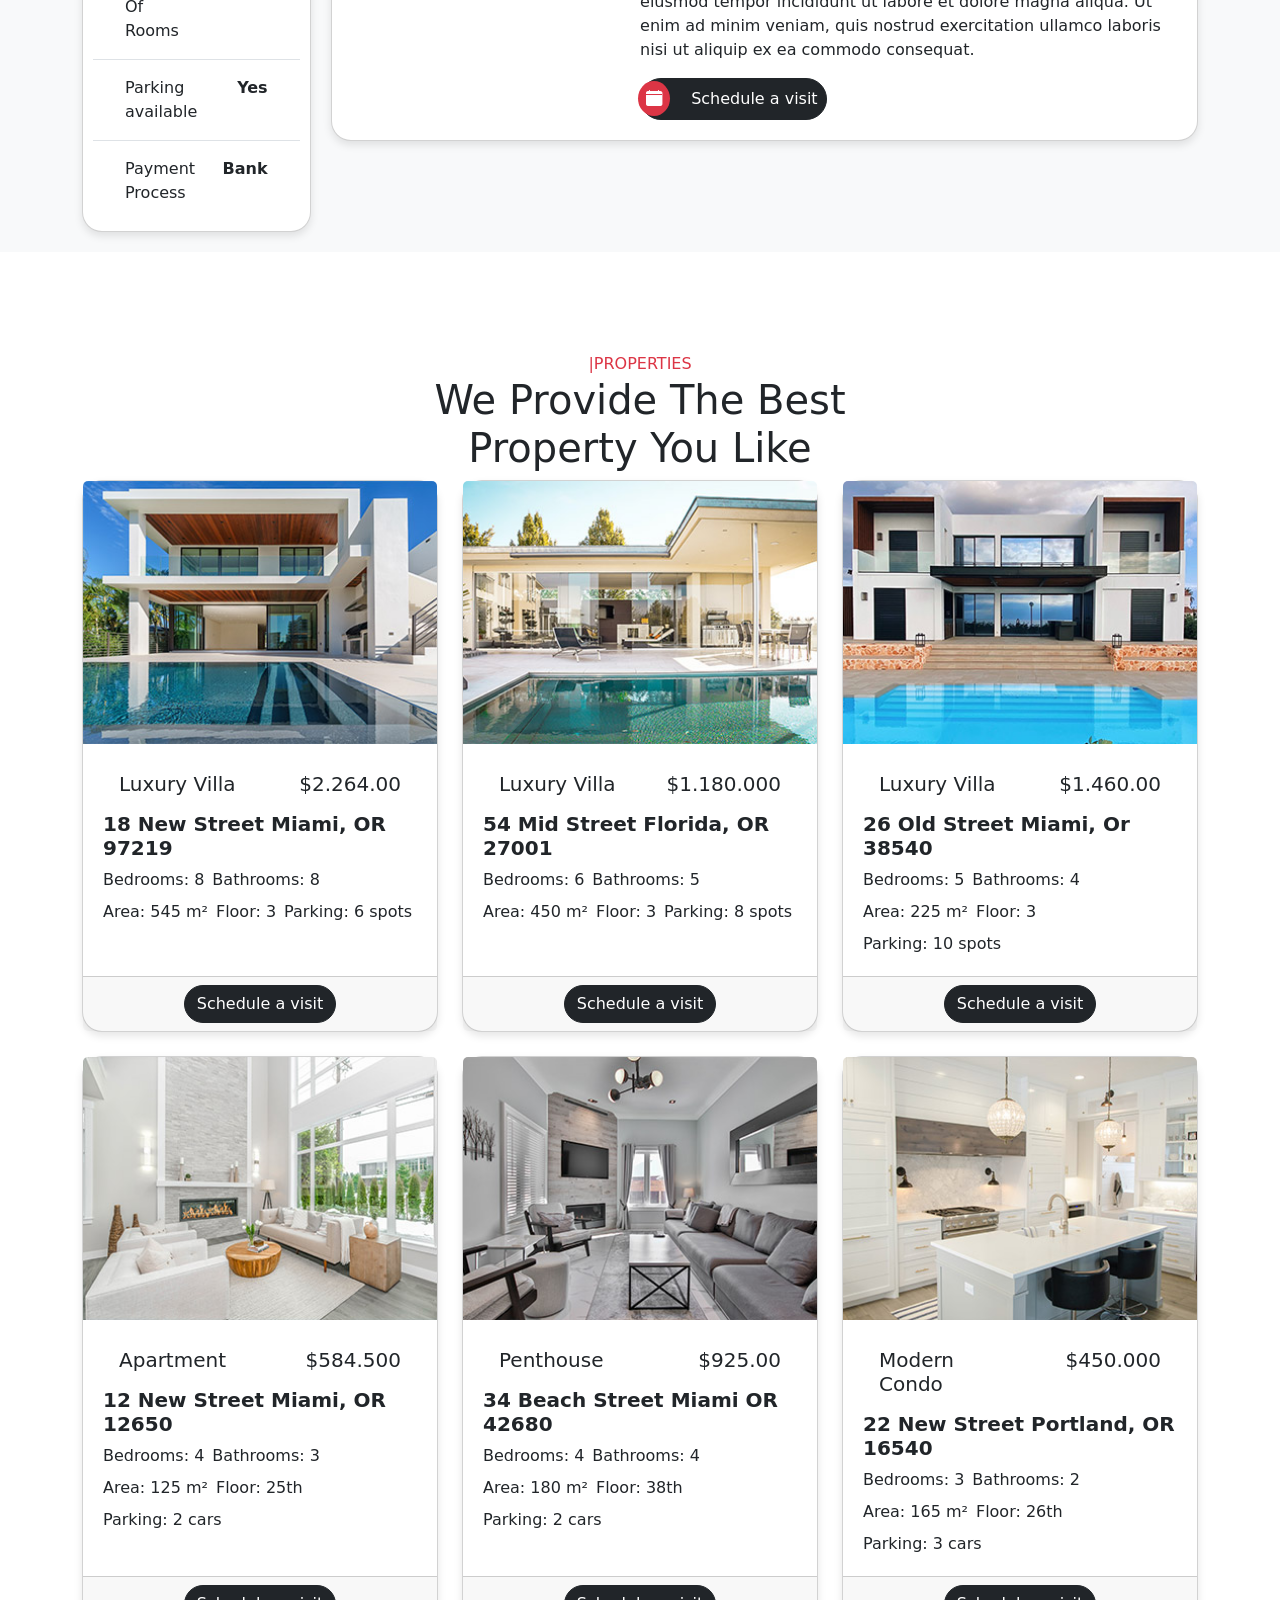
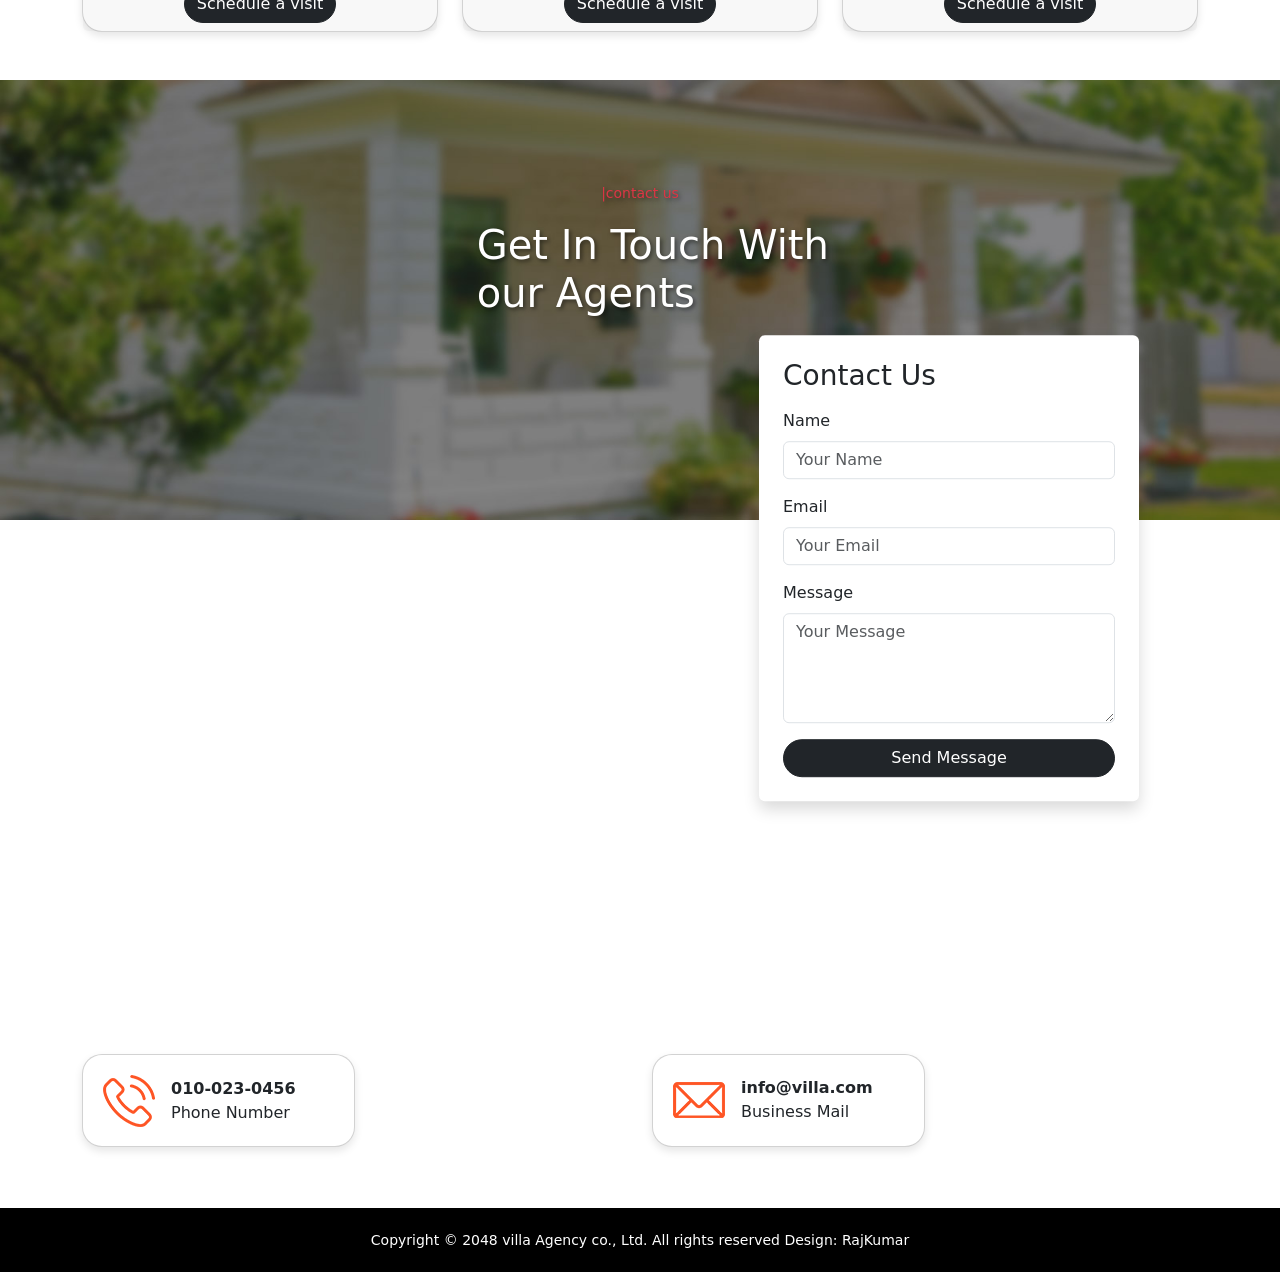
==== commit 91a60181: "Your message" ====
--- a/Home.html
+++ b/Home.html
@@ -93,7 +93,7 @@
       id="carouselExampleIndicators"
       class="carousel slide"
       data-bs-ride="carousel"
-      data-bs-interval="2000"
+      data-bs-interval="none"
       aria-label="Image-carousel"
     >
       <!--data bs interval is a autoplay option-->
@@ -193,7 +193,7 @@
               src="./images/featured.jpg
             "
               class="img-fluid rounded-start"
-              alt="..."
+              alt="featured-img"
             />
           </div>
           <div class="col-md-8">
@@ -366,7 +366,7 @@
     <!--badges section-->
     <div class="container">
       <div class="row justify-content-around">
-        <div class="col-3">
+        <div class="col-lg-3">
           <!-- text type buttons used as badges -->
           <button
             type="button"
@@ -726,7 +726,8 @@
             <!-- Google Maps iframe -->
             <iframe
               src="https://www.google.com/maps/embed?pb=!1m18!1m12!1m3!1d3624.843912203767!2d-80.12135612455047!3d25.95247787723254!2m3!1f0!2f0!3f0!3m2!1i1024!2i768!4f13.1!3m3!1m2!1s0x88d9add4b4ac788f%3A0xe77469d09480fcdb!2sSunny%20Isles%20Beach!5e1!3m2!1ste!2sin!4v1755452419084!5m2!1ste!2sin"
-              class="position-relative top-30 start-50 translate-middle"
+              id="map"
+              class="position-relative top-30 start-50 translate-middle map"
               height="85%"
               width="100%"
               allowfullscreen=""
@@ -735,7 +736,7 @@
             ></iframe>
           </div>
           <div
-            class="col-4 bg-white position-relative top-50 start-10 mt-5 h-50 translate-middle-y p-4 rounded shadow"
+            class="col-4 bg-white position-relative top-50 start-10 mt-5 h-50 translate-middle-y p-4 rounded shadow form"
           >
             <h3 class="mb-3 text-dark">Contact Us</h3>
             <!-- form control in position -->
@@ -788,7 +789,7 @@
             <div class="card-body d-flex align-items-center">
               <img
                 src="./images/phone-icon.png"
-                alt="Phone Icon"
+                alt="Phone-Icon"
                 class="me-3"
               />
               <span><b>010-023-0456</b><br />Phone Number</span>
@@ -799,7 +800,7 @@
           <!-- card section is used as a fifth for designing -->
           <div class="card fifth">
             <div class="card-body d-flex align-items-center">
-              <img src="./images/email-icon.png" alt="Mail Icon" class="me-3" />
+              <img src="./images/email-icon.png" alt="Mail-Icon" class="me-3" />
               <span><b>info@villa.com</b><br />Business Mail</span>
             </div>
           </div>
@@ -809,7 +810,10 @@
     <!--contact badges section ends-->
     <!--footer section-->
     <footer class="text-center">
-      <small>© 2023 Villa. All rights reserved.</small>
+      <small
+        >Copyright © 2048 villa Agency co., Ltd. All rights reserved Design:
+        RajKumar</small
+      >
     </footer>
     <!--footer section ends-->
 
--- a/project.css
+++ b/project.css
@@ -1,18 +1,15 @@
-.main{
+.main {
   display: flex;
   padding: 0px;
   flex-wrap: wrap;
 }
 
-
-
-.navbar{
+.navbar {
   display: flex;
   justify-content: space-between;
 }
 
-
-.navbar-brand{
+.navbar-brand {
   font-size: min(2rem, 5vw);
   font-weight: bold;
 }
@@ -35,10 +32,10 @@
   border-radius: 10px;
   align-content: space-between;
 }
-.text-black h1{
+.text-black h1 {
   color: orangered;
 }
-button.text-black{
+button.text-black {
   font-weight: min(1.5rem, 4vw);
 }
 
@@ -51,7 +48,6 @@
   text-shadow: 2px 2px 4px rgba(0, 0, 0, 0.7);
   font-size: 3rem;
   font-weight: bold;
-  
 }
 .home-banner {
   position: absolute;
@@ -98,8 +94,6 @@
   padding: 10px;
 }
 
-
-
 .card {
   margin: auto;
   align-items: center;
@@ -127,7 +121,7 @@
   margin: 20px 0 10px 20px;
 }
 .fifth {
-  display:grid;
+  display: grid;
   width: 50%;
   height: 75%;
   margin: 20px 0 10px 0;
@@ -152,7 +146,7 @@
 .btn-dark {
   border-radius: 50px;
 }
-.Schedule{
+.Schedule {
   margin: -11px;
 }
 .properties {
@@ -175,7 +169,7 @@
   background-color: #ff8000;
   color: white;
 }
-.card-pSecond{
+.card-pSecond {
   width: 400px;
   display: flex;
   justify-content: center;
@@ -207,346 +201,336 @@
   cursor: pointer;
 }
 
-/* Mobile devices (≤576px) */
-@media (max-width: 576px) {
-  .main {
-    padding: 0;
-  }
-
-  .navbar {
-    flex-direction: column;
-    align-items: center;
-    padding: 0.5rem;
-  }
-
-  .navbar-brand {
-    font-size: min(1.5rem, 6vw);
-  }
-
-  a.nav-link {
-    font-size: min(0.9rem, 4.5vw);
-    margin: 0.25rem 0;
-  }
-
-  .text-black {
-    padding: 0.5rem;
-  }
-
-  .text-black h1 {
-    font-size: min(1.5rem, 5vw);
-  }
-
-  button.text-black {
-    font-weight: bold; /* Typo preserved */
-  }
-
-  .text-over-Image {
-    font-size: min(2rem, 7vw);
-    top: 40%;
+@media (min-width: 1024px) and (max-width: 1200px) {
+  .play-btn {
+    position: absolute;
+    top: 37%;
     left: 50%;
-  }
-
+    transform: translate(-70%, 100%);
+    background: #ff4c2c;
+    color: #fff;
+    font-size: 30px;
+    width: 65px;
+    height: 65px;
+    border-radius: 50%;
+    display: flex;
+    align-items: center;
+    justify-content: center;
+    cursor: pointer;
+  }
+
+  .bg-video-layer {
+    position: absolute;
+    top: 15%;
+    left: 51%;
+    transform: translate(-50%, -50%);
+    color: white;
+    padding: 10px;
+    text-shadow: 2px 2px 4px rgba(0, 0, 0, 0.5);
+    align-items: center;
+  }
+  .bg-video-layer1 {
+    position: absolute;
+    top: 8%;
+    left: 50%;
+    transform: translate(-50%, -50%);
+    text-shadow: 2px 2px 4px rgba(0, 0, 0, 0.5);
+  }
   .home-banner {
-    font-size: min(1.2rem, 5vw);
-    top: 35%;
+    position: absolute;
+    top: 30%;
+    left: 19.5%;
+    transform: translate(-50%, -50%);
+    background-color: #f5f5f5;
+    padding: 10px;
+    text-shadow: 2px 2px 4px rgba(0, 0, 0, 0.5);
+  }
+}
+@media (min-width: 768px) and (max-width: 1024px) {
+  .home-banner {
+    position: absolute;
+    top: 26%;
+    left: 18.5%;
+    transform: translate(-50%, -50%);
+    background-color: #f5f5f5;
+    padding: 10px;
+    text-shadow: 2px 2px 4px rgba(0, 0, 0, 0.5);
+  }
+  .container,
+  .container-md,
+  .container-sm {
+    max-width: 720px;
+  }
+  .bg-video-layer1 {
+    position: absolute;
+    top: 9%;
     left: 50%;
-    padding: 0.5rem;
-  }
-
+    transform: translate(-50%, -50%);
+    text-shadow: 2px 2px 4px rgba(0, 0, 0, 0.5);
+  }
   .bg-video-layer {
-    font-size: min(1.2rem, 5vw);
-    top: 20%;
+    position: absolute;
+    top: 18%;
+    left: 51%;
+    transform: translate(-50%, -50%);
+    color: white;
+    padding: 10px;
+    text-shadow: 2px 2px 4px rgba(0, 0, 0, 0.5);
+    align-items: center;
+  }
+  .h1,
+  h1 {
+    font-size: calc(1.375rem + -0.5vw);
+  }
+  .container,
+  .container-fluid,
+  .container-lg,
+  .container-md,
+  .container-sm,
+  .container-xl,
+  .container-xxl {
+    --bs-gutter-x: -0.5rem;
+    --bs-gutter-y: 0;
+    width: 100%;
+    padding-right: calc(var(--bs-gutter-x) * 0.5);
+    padding-left: calc(var(--bs-gutter-x) * 0.5);
+    margin-right: auto;
+    margin-left: auto;
+  }
+  .play-btn {
+    position: absolute;
+    top: 31%;
+    left: 48%;
+    transform: translate(-70%, 100%);
+    background: #ff4c2c;
+    color: #fff;
+    font-size: 25px;
+    width: 45px;
+    height: 47px;
+    border-radius: 50%;
+    display: flex;
+    align-items: center;
+    justify-content: center;
+    cursor: pointer;
+  }
+  
+  .form { 
+    width: 29.333333%;
+    
+  }
+  
+    .bg-video-layer {
+        position: absolute;
+        top: 12%;
+        left: 51%;
+        transform: translate(-50%, -50%);
+        /* color: white; */
+        padding: 10px;
+        text-shadow: 2px 2px 4px rgba(0, 0, 0, 0.5);
+        align-items: center;
+    }
+        .bg-video-layer1 {
+        position: absolute;
+        top: 8%;
+        left: 50%;
+        transform: translate(-50%, -50%);
+        text-shadow: 2px 2px 4px rgba(0, 0, 0, 0.5);
+    }
+    .fifth {
+    display: grid
+;
+    width: 69%;
+    height: 75%;
+    margin: 20px 0 10px 0;
+    justify-content: start;
+}
+}
+@media (min-width: 577px) and (max-width: 768px) {
+  .home-banner {
+    position: absolute;
+    top: 21%;
+    left: 23.5%;
+    transform: translate(-50%, -50%);
+    background-color: #f5f5f5;
+    padding: 10px;
+    text-shadow: 2px 2px 4px 
+}
+.text-over-Image {
+    position: absolute;
+    top: 50%;
+    left: 36%;
+    transform: translate(-50%, -50%);
+   
+    text-shadow: 2px 2px 4px rgba(0, 0, 0, 0.7);
+    
+    
+}
+.bg-video-layer {
+    position: absolute;
+    top: 11%;
+    left: 51%;
+    transform: translate(-50%, -50%);
+    padding: 10px;
+    text-shadow: 2px 2px 4px rgba(0, 0, 0, 0.5);
+    align-items: center;
+}
+.bg-video-layer1 {
+    position: absolute;
+    top: 4%;
     left: 50%;
-    padding: 0.5rem;
-  }
-
-  .bg-video-layer1 {
-    font-size: min(1rem, 4vw);
-    top: 15%;
+    transform: translate(-50%, -50%);
+    text-shadow: 2px 2px 4px rgba(0, 0, 0, 0.5);
+}
+.container, .container-fluid, .container-lg, .container-md, .container-sm, .container-xl, .container-xxl {
+    --bs-gutter-x: -3.5rem;
+    --bs-gutter-y: 0;
+    width: 100%;
+    padding-right: calc(var(--bs-gutter-x) * .5);
+    padding-left: calc(var(--bs-gutter-x) * .5);
+    margin-right: auto;
+    margin-left: auto;
+}
+.play-btn {
+    position: absolute;
+    top: 24%;
     left: 50%;
-  }
-
-  .bg-properties {
-    font-size: min(1.2rem, 5vw);
-    top: 40%;
+    transform: translate(-70%, 100%);
+    background: #ff4c2c;
+    color: #fff;
+    font-size: 30px;
+    width: 40px;
+    height: 39px;
+    border-radius: 50%;
+    display: flex
+;
+    align-items: center;
+    justify-content: center;
+    cursor: pointer;
+}
+.form {
+  width: 31.333333%;
+    transform: translateY(-28%);
+}
+#map {
+  height: 100px;
+}
+.h1, h1 {
+    font-size: calc(1.375rem + -0.5vw);
+}
+    .bg-video-layer {
+        position: absolute;
+        top: 15%;
+        left: 51%;
+        transform: translate(-50%, -50%);
+        padding: 10px;
+        text-shadow: 2px 2px 4px rgba(0, 0, 0, 0.5);
+        align-items: center;
+    }
+    .bg-video-layer1 {
+        position: absolute;
+        top: 10%;
+        left: 50%;
+        transform: translate(-50%, -50%);
+        text-shadow: 2px 2px 4px rgba(0, 0, 0, 0.5);
+    }
+    .fifth {
+      width: 89%;
+    }
+}
+@media (min-width:320px) and (max-width: 576px) {
+  .h1, h1 {
+    font-size: calc(0.375rem + 1.5vw);
+}
+.home-banner {
+    position: absolute;
+    top: 24%;
+    left: 32.5%;
+    transform: translate(-50%, -50%);
+    background-color: #f5f5f5;
+    padding: 0px;
+    text-shadow: 2px 2px 4px rgba(0, 0, 0, 0.5);
+}
+.container, .container-fluid, .container-lg, .container-md, .container-sm, .container-xl, .container-xxl {
+    --bs-gutter-x: -0.5rem;
+    --bs-gutter-y: 0;
+    width: 94%;
+    padding-right: calc(var(--bs-gutter-x) * .5);
+    padding-left: calc(var(--bs-gutter-x) * .5);
+    margin-right: auto;
+    margin-left: auto;
+}
+.bg-video-layer1 {
+    position: absolute;
+    top: 2%;
     left: 50%;
-  }
-
-  .bg-properties-1 {
-    font-size: min(1.2rem, 5vw);
-    top: 35%;
-    left: 50%;
-    padding: 0.5rem;
-  }
-
-  .card {
-    max-width: 100%;
-    margin: 0.5rem auto;
-  }
-
-  .second {
-    margin: 0.5rem auto;
-  }
-
-  .third {
-    padding: 0.5rem;
-    margin: 0.5rem 0;
-  }
-
-  .fourth {
-    margin: 0.5rem;
-  }
-
-  .fifth {
-    max-width: 100%;
-    margin: 0.5rem 0;
-  }
-
-  .card-body {
-    padding: 1rem;
-  }
-
-  .accordion-button {
-    font-size: min(0.9rem, 4.5vw);
-  }
-
-  .accordion-item {
-    margin-bottom: 0.5rem;
-  }
-
-  .btn-dark {
-    padding: 0.4rem 0.8rem;
-  }
-
-  .Schedule {
-    margin: -0.5rem;
-  }
-
-  .properties {
-    margin-top: 3rem;
-  }
-
-  footer {
-    padding: 1rem;
-    margin-top: 2rem;
-  }
-
-  .btn-properties {
-    margin-top: 1rem;
-    padding: 0.5rem 1rem;
-  }
-
-  .card-pSecond {
-    max-width: 100%;
-    margin: 0.5rem auto;
-  }
-
-  .card-contact {
-    max-width: 100%;
-    margin: 1rem auto;
-  }
-
-  .play-btn {
-    width: 50px;
-    height: 50px;
-    font-size: min(1.2rem, 5vw);
-  }
-}
-
-/* Tablets (576px–768px) */
-@media (min-width: 577px) and (max-width: 768px) {
-  .main {
-    padding: 0.5rem;
-  }
-
-  .navbar {
-    padding: 0.75rem;
-  }
-
-  .navbar-brand {
-    font-size: min(1.8rem, 5.5vw);
-  }
-
-  a.nav-link {
-    font-size: min(0.95rem, 4.2vw);
-  }
-
-  .text-black {
-    padding: 0.75rem;
-  }
-
-  .text-black h1 {
-    font-size: min(1.8rem, 5.5vw);
-  }
-
-  .text-over-Image {
-    font-size: min(2.5rem, 6.5vw);
-    top: 45%;
-    left: 50%;
-  }
-
-  .home-banner {
-    font-size: min(1.3rem, 4.5vw);
-    top: 35%;
-    left: 50%;
-    padding: 0.75rem;
-  }
-
-  .bg-video-layer {
-    font-size: min(1.3rem, 4.5vw);
-    top: 22%;
-    left: 50%;
-    padding: 0.75rem;
-  }
-
-  .bg-video-layer1 {
-    font-size: min(1.1rem, 4vw);
-    top: 15%;
-    left: 50%;
-  }
-
-  .bg-properties {
-    font-size: min(1.3rem, 4.5vw);
-    top: 40%;
-    left: 50%;
-  }
-
-  .bg-properties-1 {
-    font-size: min(1.3rem, 4.5vw);
-    top: 35%;
-    left: 50%;
-    padding: 0.75rem;
-  }
-
-  .card {
-    max-width: 80%;
-  }
-
-  .second {
-    margin: 0.75rem auto;
-  }
-
-  .third {
-    padding: 0.75rem;
-    margin: 0.75rem 0;
-  }
-
-  .fourth {
-    margin: 0.75rem;
-  }
-
-  .fifth {
-    max-width: 75%;
-    margin: 0.75rem 0;
-  }
-
-  .card-body {
-    padding: 1.25rem;
-  }
-
-  .accordion-button {
-    font-size: min(0.95rem, 4.2vw);
-  }
-
-  .btn-dark {
-    padding: 0.5rem 1rem;
-  }
-
-  .Schedule {
-    margin: -0.75rem;
-  }
-
-  .properties {
-    margin-top: 4rem;
-  }
-
-  footer {
-    padding: 1.5rem;
-  }
-
-  .btn-properties {
-    margin-top: 1.5rem;
-    padding: 0.6rem 1.2rem;
-  }
-
-  .card-pSecond {
-    max-width: 80%;
-  }
-
-  .card-contact {
-    max-width: 50%;
-  }
-
-  .play-btn {
-    width: 60px;
-    height: 60px;
-    font-size: min(1.3rem, 4.5vw);
-  }
-}
-
-/* Desktops (>768px) */
-@media (min-width: 769px) {
-  .main {
-    padding: 1rem;
-  }
-
-  .navbar {
-    padding: 1rem 2rem;
-  }
-
-  .navbar-brand {
-    font-size: min(2rem, 5vw);
-  }
-
-  a.nav-link {
-    font-size: min(1rem, 4vw);
-  }
-
-  .text-black {
-    padding: 1rem;
-  }
-
-  .text-black h1 {
-    font-size: min(2rem, 5vw);
-  }
-
-  .text-over-Image {
-    font-size: min(3rem, 6vw);
-  }
-
-  .home-banner {
-    font-size: min(1.5rem, 4vw);
-  }
-
-  .bg-video-layer {
-    font-size: min(1.5rem, 4vw);
-  }
-
-  .bg-video-layer1 {
-    font-size: min(1.2rem, 3.5vw);
-  }
-
-  .bg-properties {
-    font-size: min(1.5rem, 4vw);
-  }
-
-  .bg-properties-1 {
-    font-size: min(1.5rem, 4vw);
-  }
-
-  .card {
-    max-width: 600px;
-  }
-
-  .card-pSecond {
-    max-width: 400px;
-  }
-
-  .card-contact {
-    max-width: 30%;
-  }
-
-  .fifth {
-    max-width: 50%;
-  }
+    transform: translate(-50%, -50%);
+    text-shadow: 2px 2px 4px rgba(0, 0, 0, 0.5);
+}
+.bg-video-layer {
+    position: absolute;
+    top: 7%;
+    left: 51%;
+    transform: translate(-50%, -50%);
+    color: white;
+    padding: 10px;
+    text-shadow: 2px 2px 4px rgba(0, 0, 0, 0.5);
+    align-items: center;
+}
+.play-btn {
+    position: absolute;
+    top: 9%;
+    left: 51%;
+    transform: translate(-70%, 100%);
+    background: #ff4c2c;
+    color: #fff;
+    font-size: 30px;
+    width: 31px;
+    height: 30px;
+    border-radius: 50%;
+    display: flex
+;
+    align-items: center;
+    justify-content: center;
+    cursor: pointer;
+}
+.img-overlay-1 {
+  min-height: 81vh;
+}
+.btn-dark {
+    border-radius: 0px;
+}
+.Schedule {
+    margin: 11px;
+  
+}
+.form {
+  width: 93.333333%;
+    transform: translateY(-35%);
+}
+#map {
+  width: 100%;
+  height: 75%;
+}
+.bg-video-layer {
+        position: absolute;
+        top: 11%;
+        left: 51%;
+        transform: translate(-50%, -50%);
+        color: white;
+        padding: 10px;
+        text-shadow: 2px 2px 4px rgba(0, 0, 0, 0.5);
+        align-items: center;
+    }
+    .bg-video-layer1 {
+        position: absolute;
+        top: 7%;
+        left: 50%;
+        transform: translate(-50%, -50%);
+        text-shadow: 2px 2px 4px rgba(0, 0, 0, 0.5);
+    }
+    .fifth {
+      box-shadow: none;
+      padding: 0px;
+      width: 100%;
+    }
 }
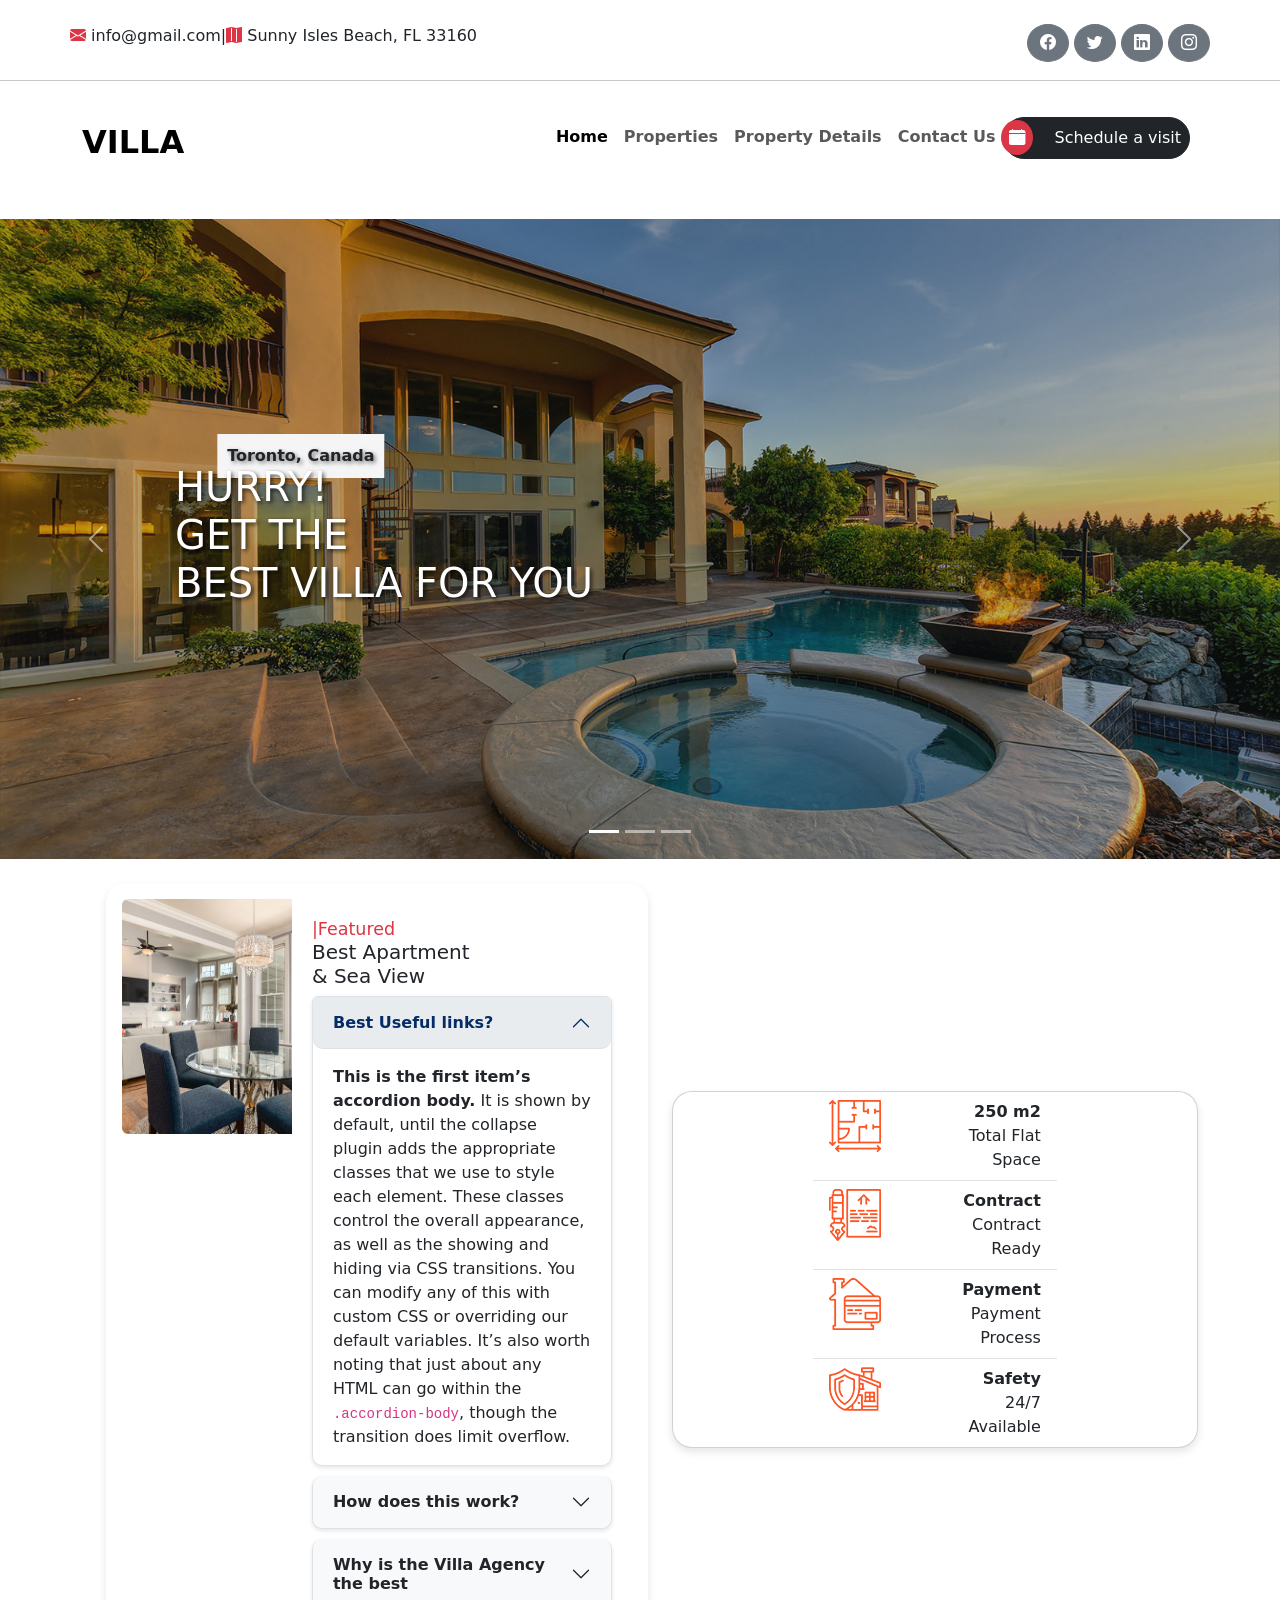
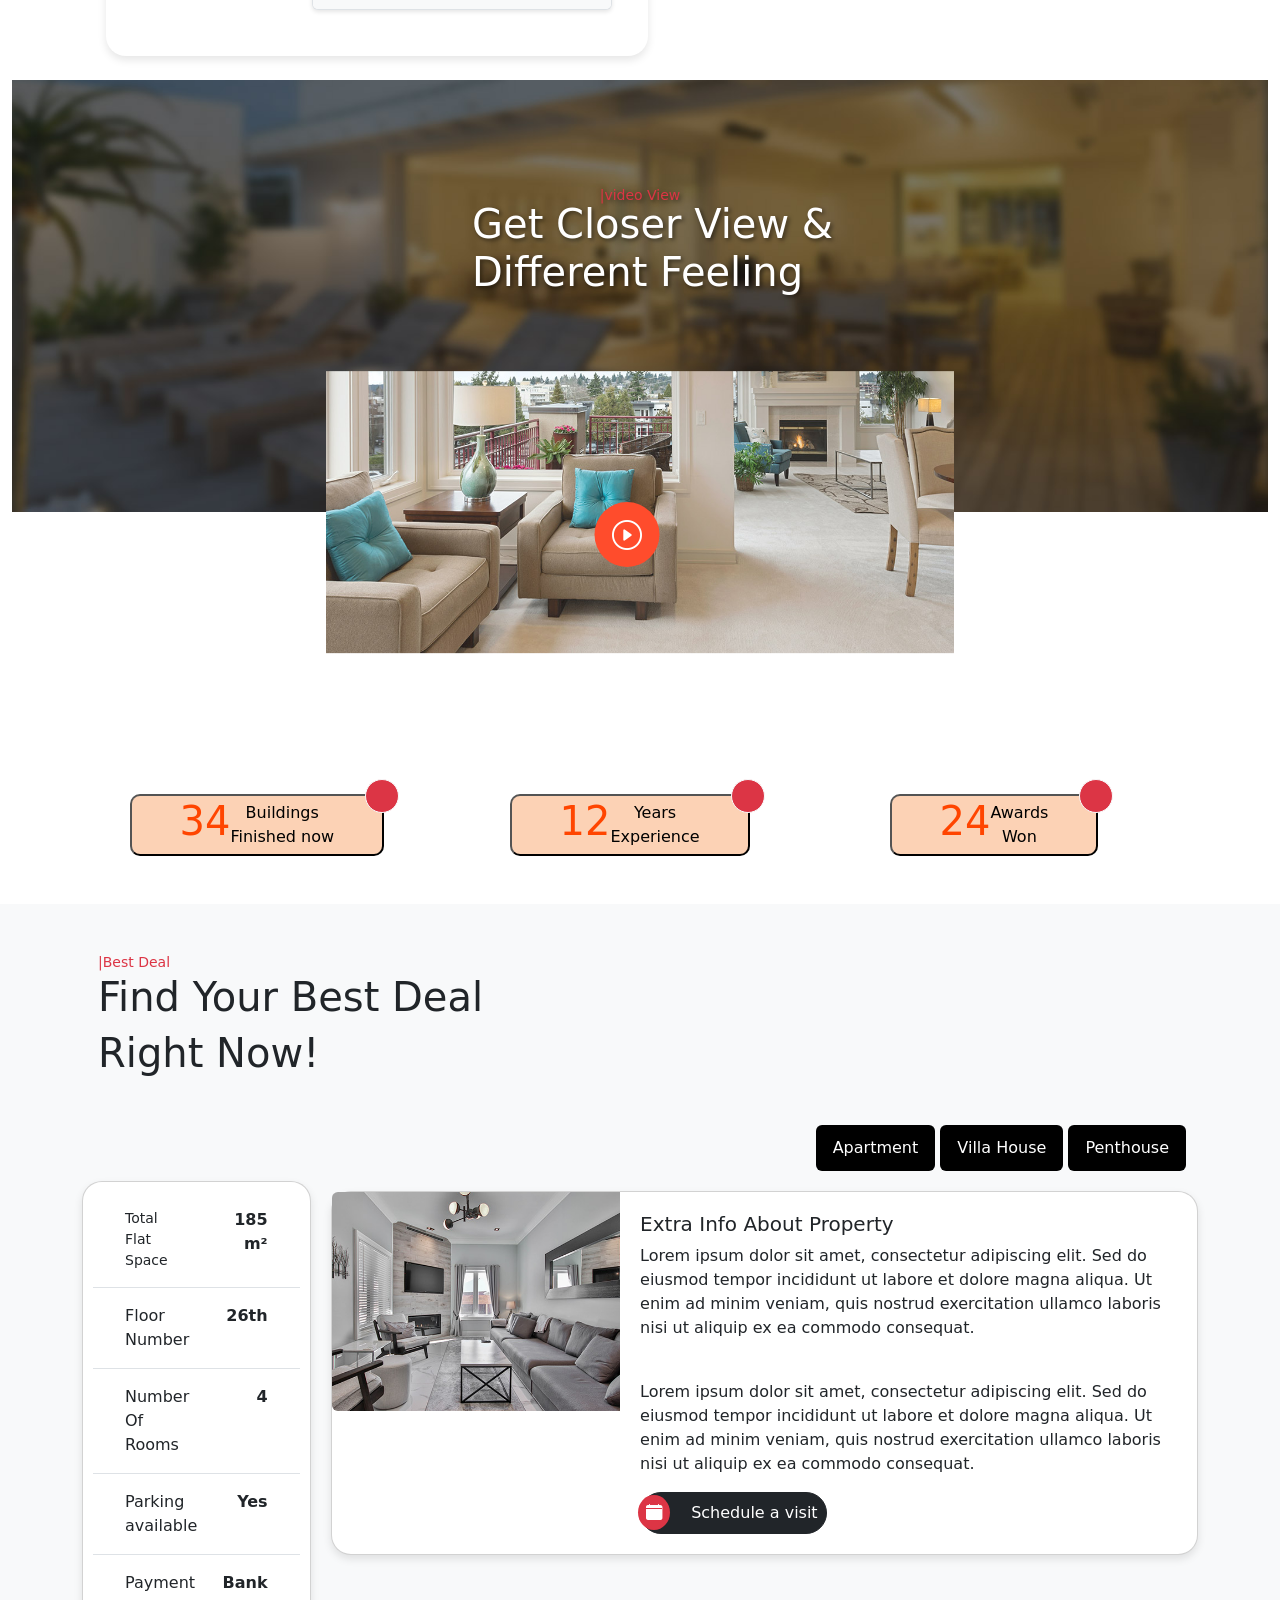
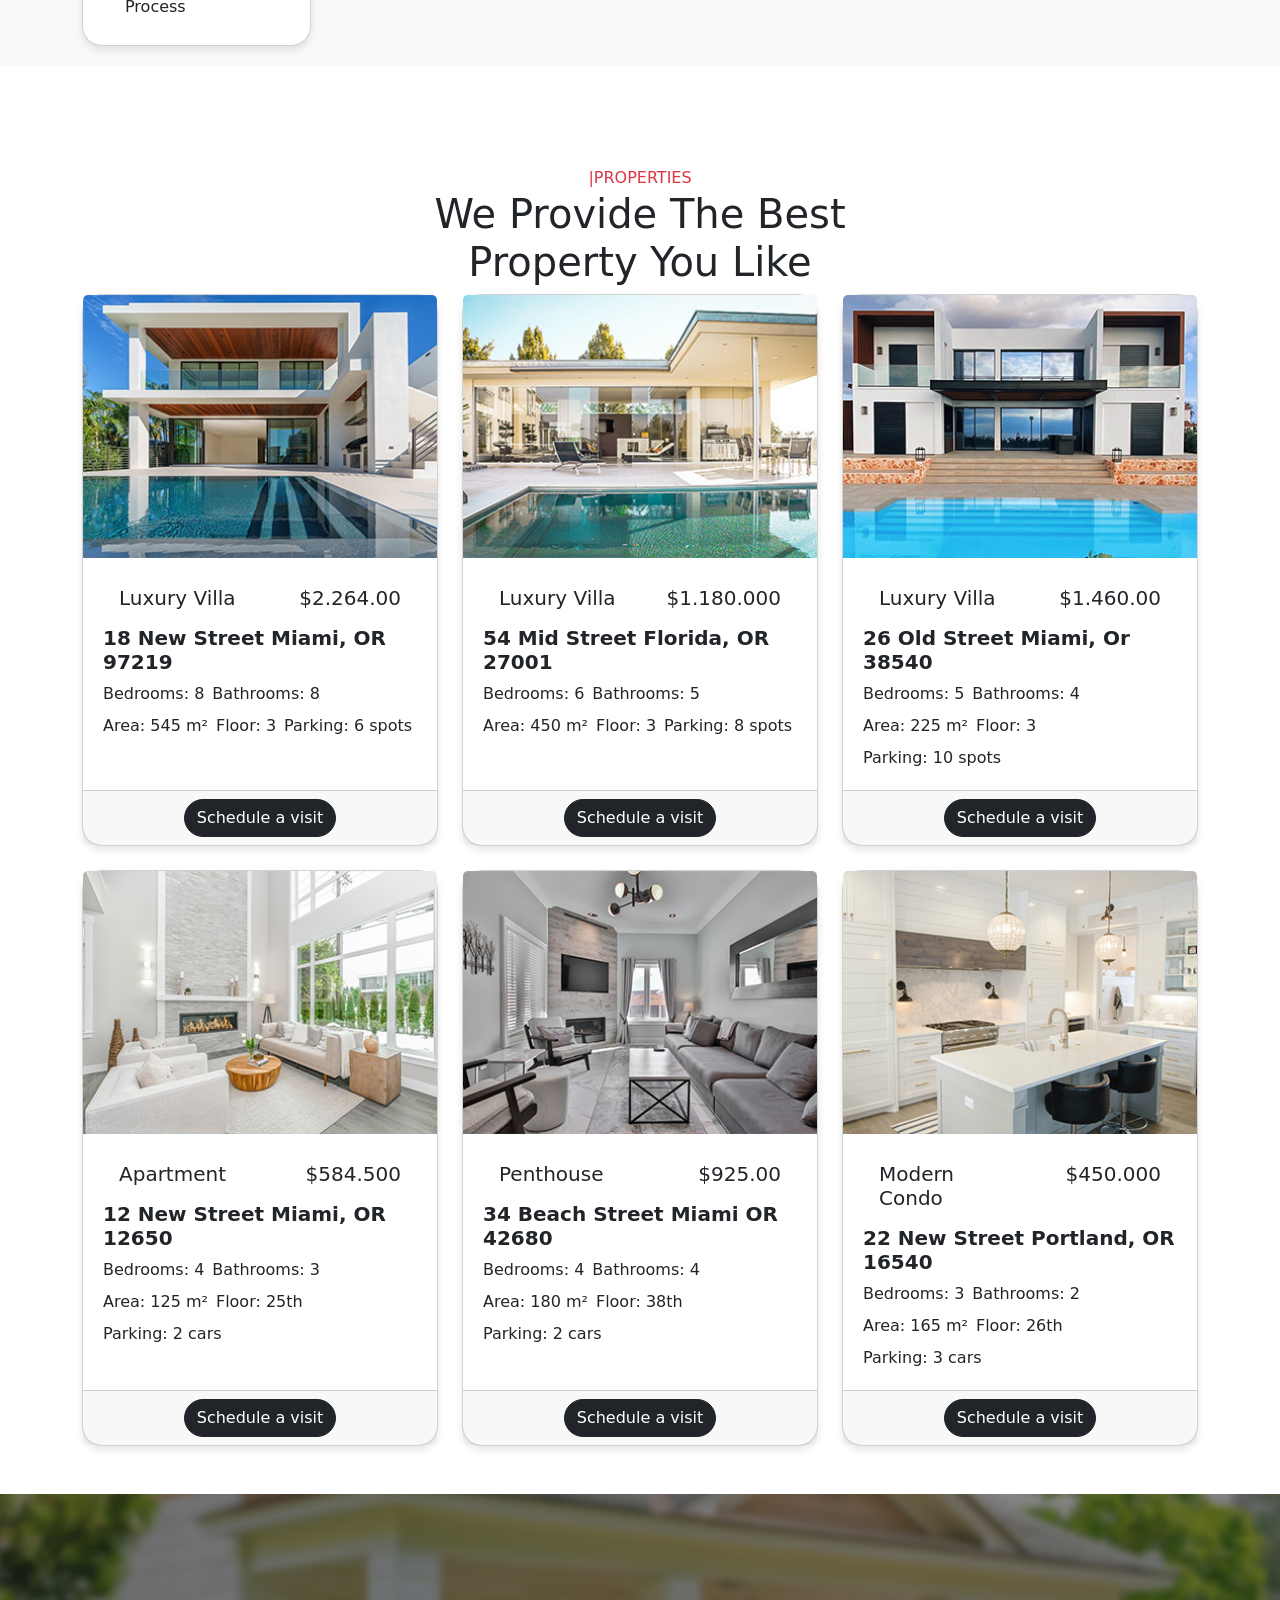
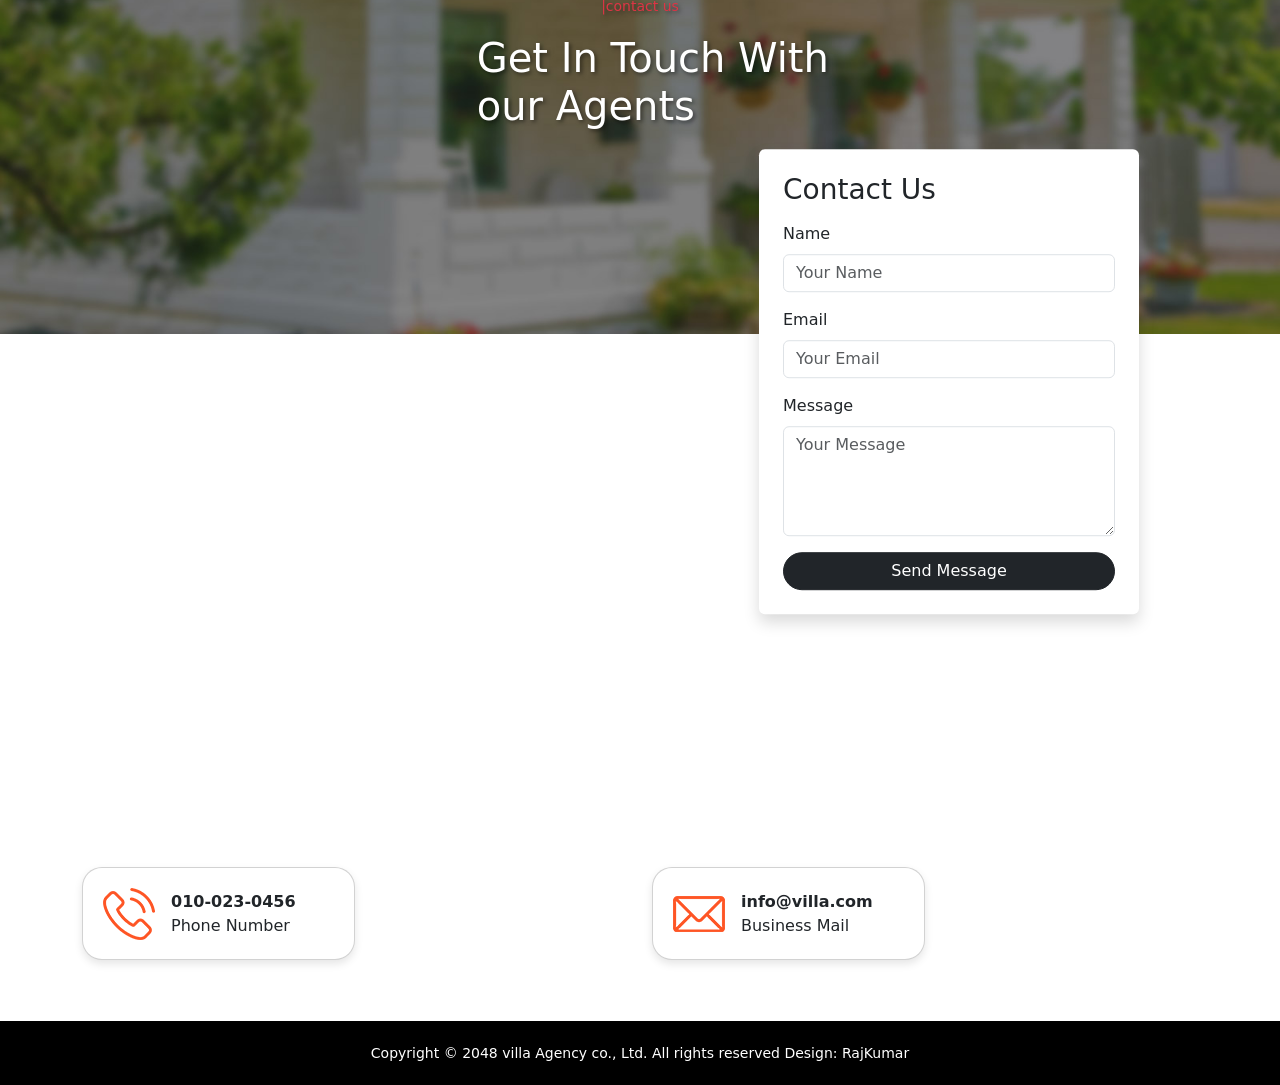
==== commit 631823da: "complete" ====
--- a/Home.html
+++ b/Home.html
@@ -93,7 +93,7 @@
       id="carouselExampleIndicators"
       class="carousel slide"
       data-bs-ride="carousel"
-      data-bs-interval="none"
+      data-bs-interval="2000"
       aria-label="Image-carousel"
     >
       <!--data bs interval is a autoplay option-->
@@ -339,7 +339,7 @@
     <!--overlayed image using position-->
     <div class="container-fluid">
       <!-- video background Image -->
-      <div class="img-overlay-1 position-relative min-vh-100">
+      <div class="img-overlay-1 position-relative">
         <img
           src="./images/video-bg.jpg"
           class="img-fluid w-100 h-100 object-fit-cover"
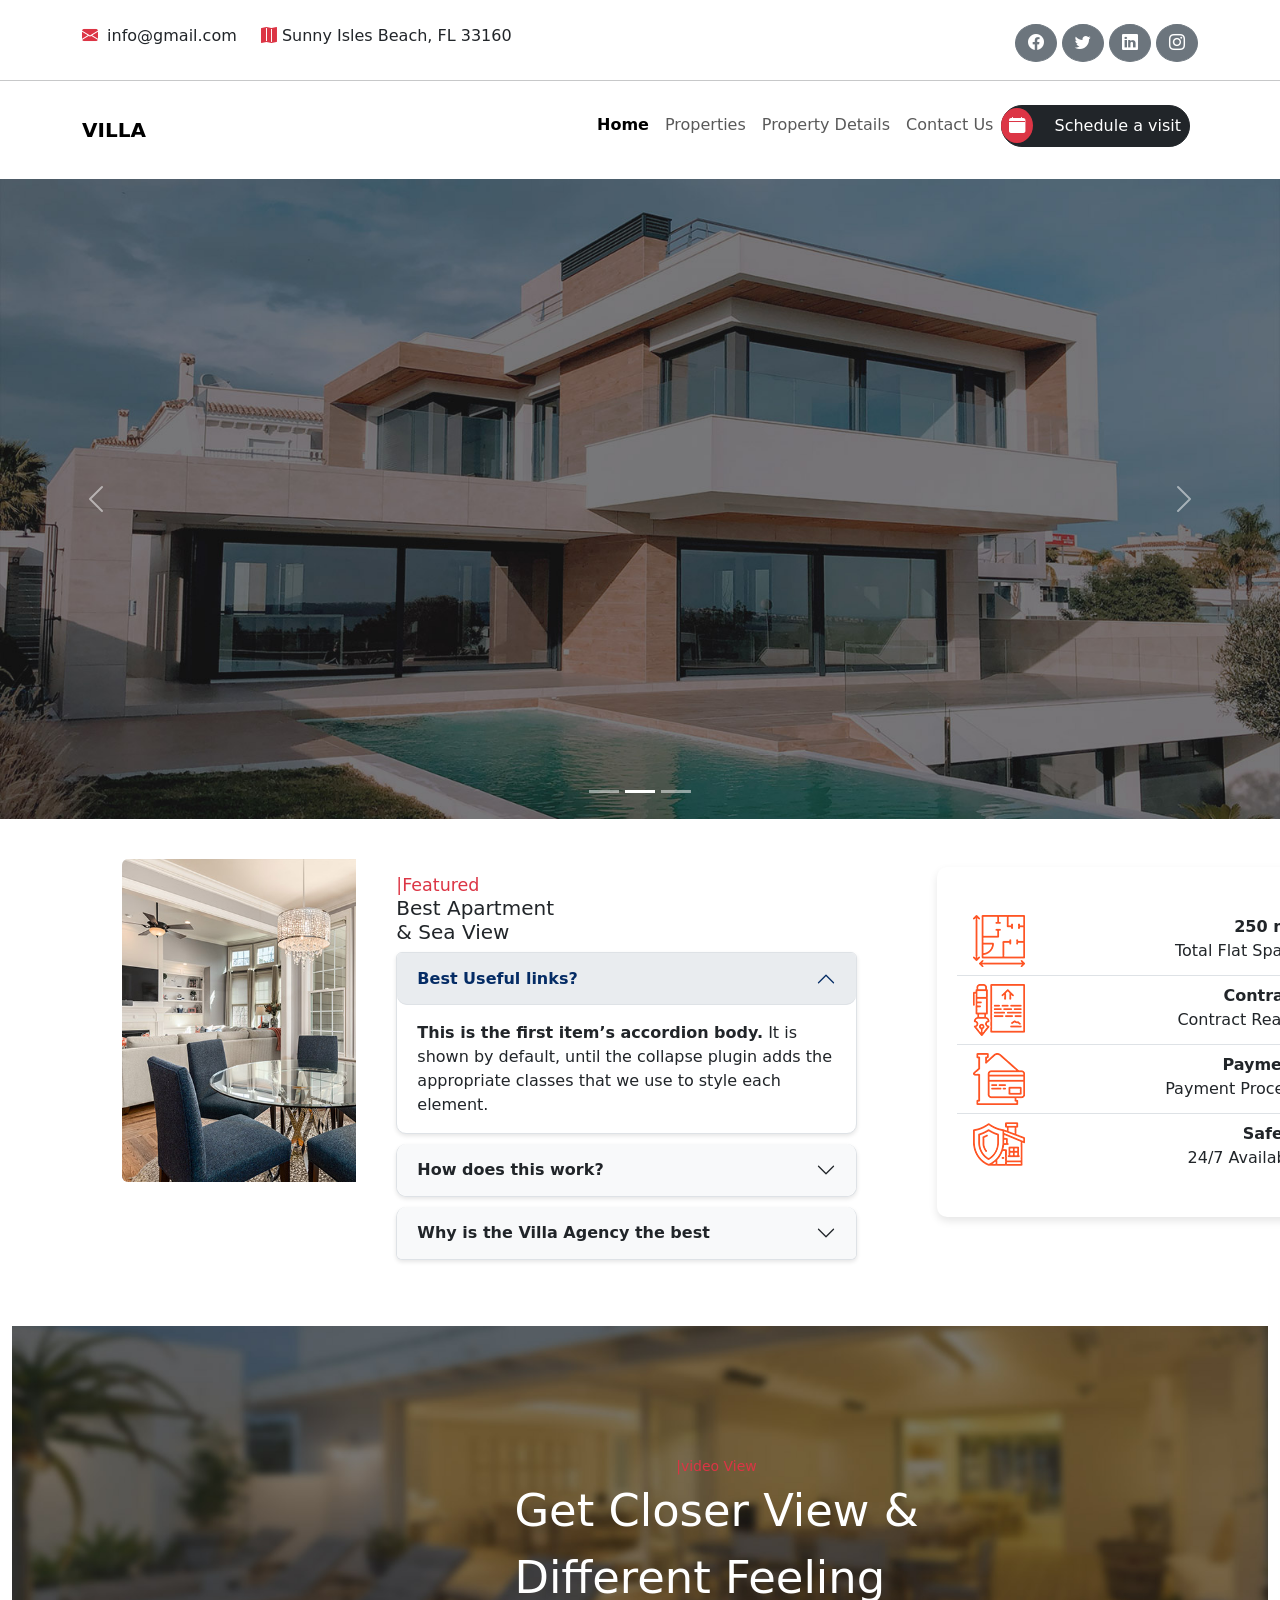
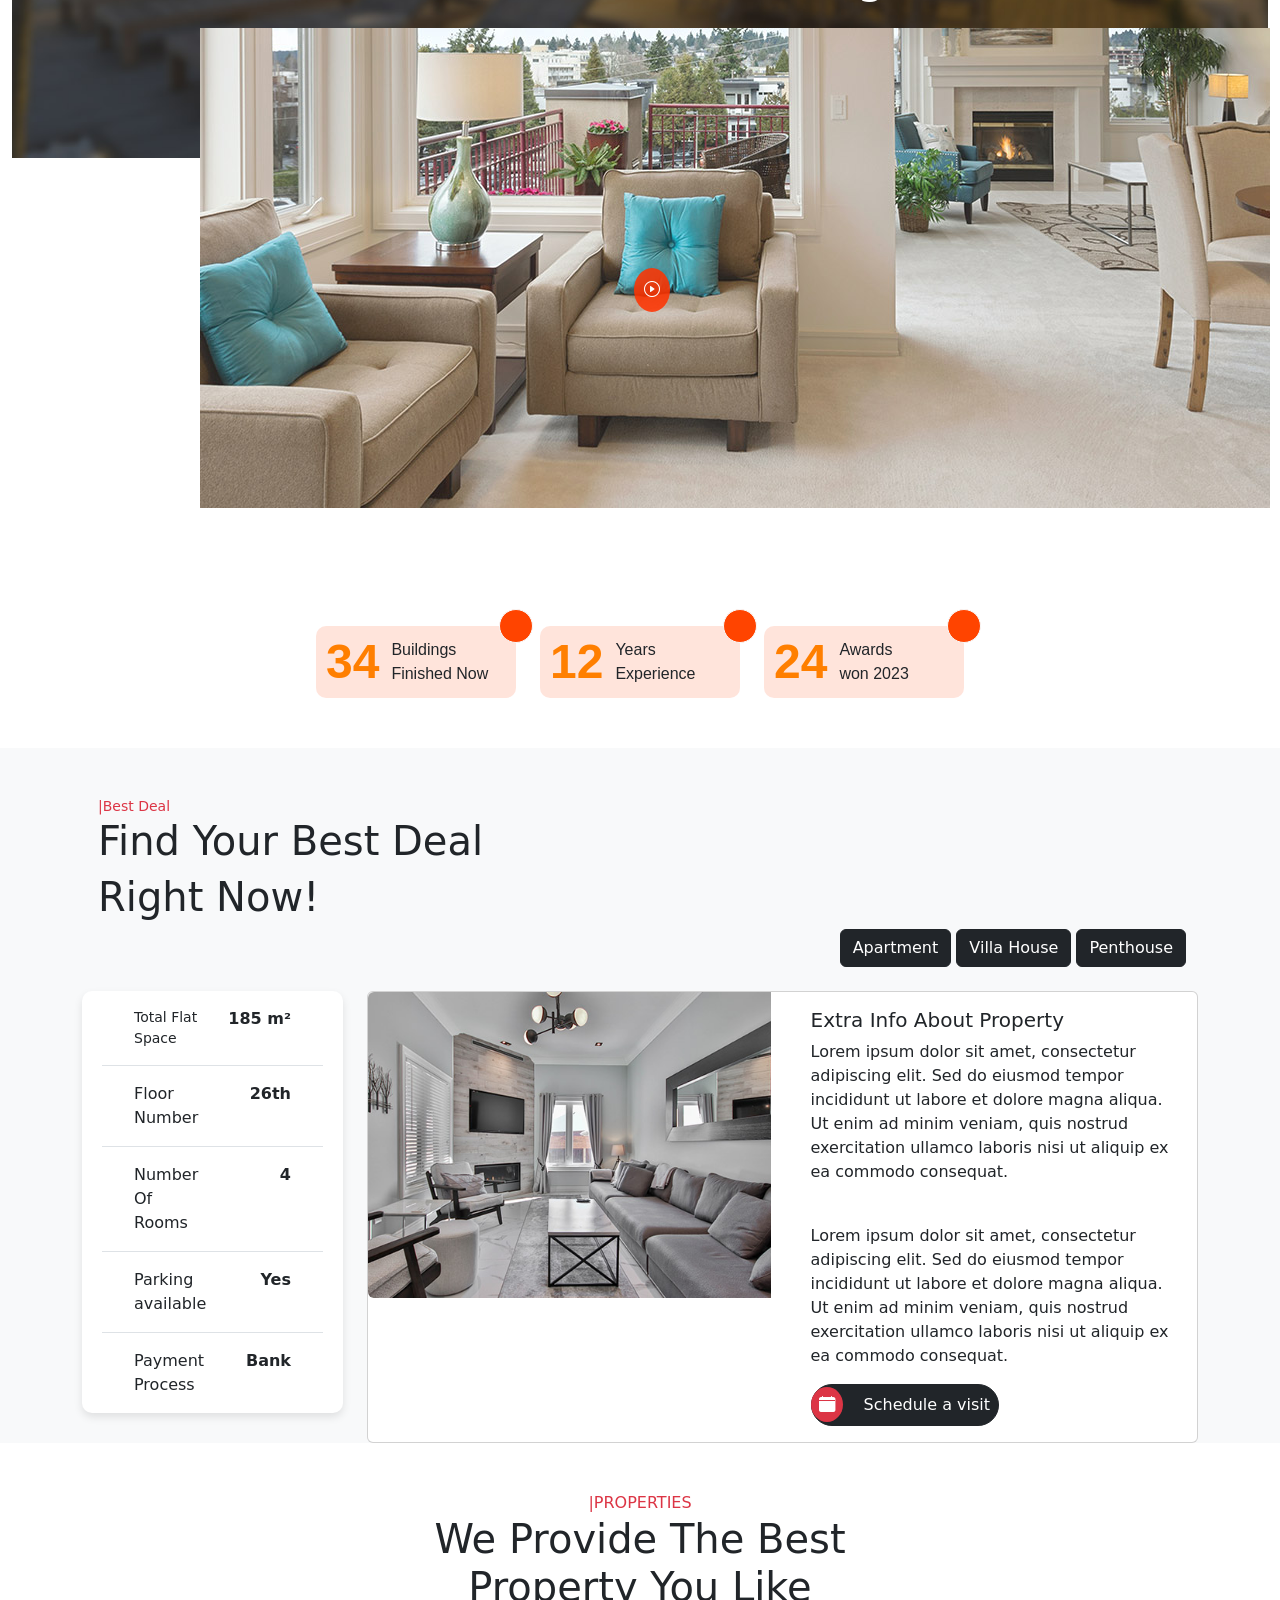
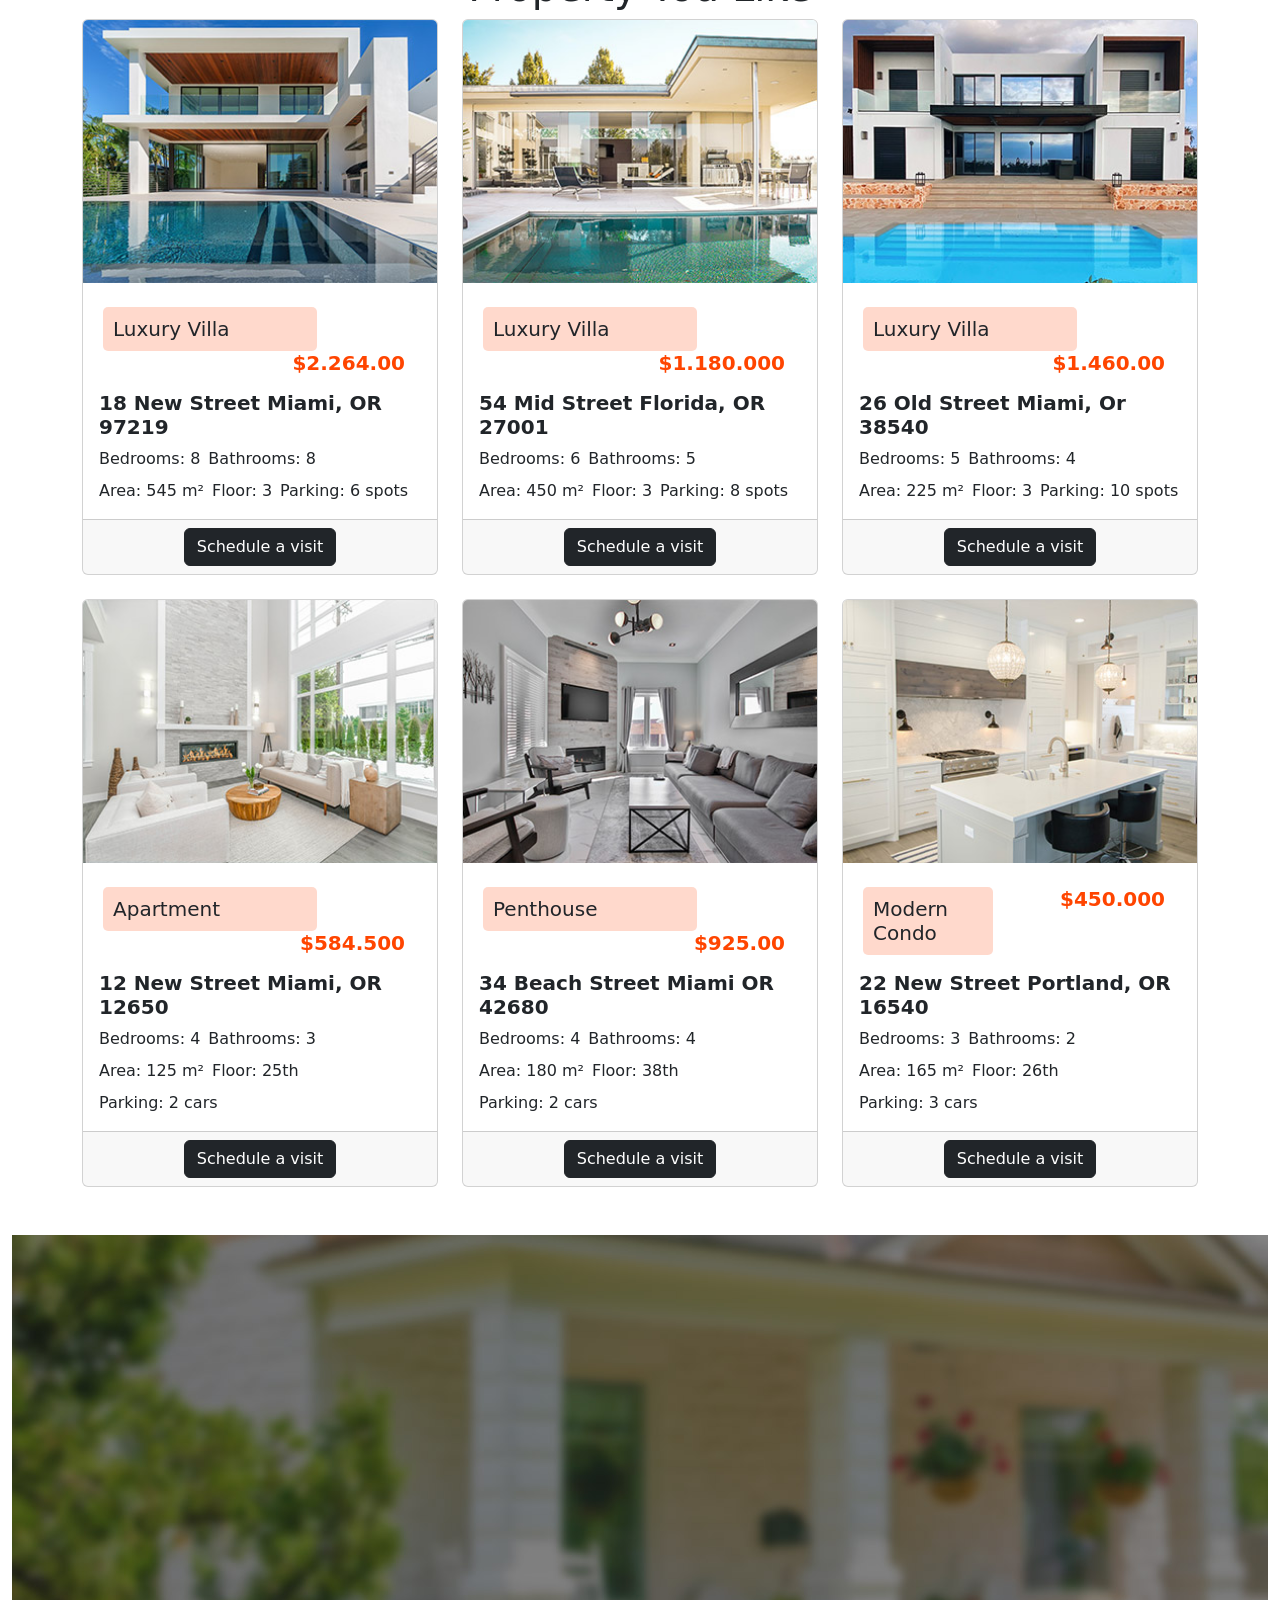
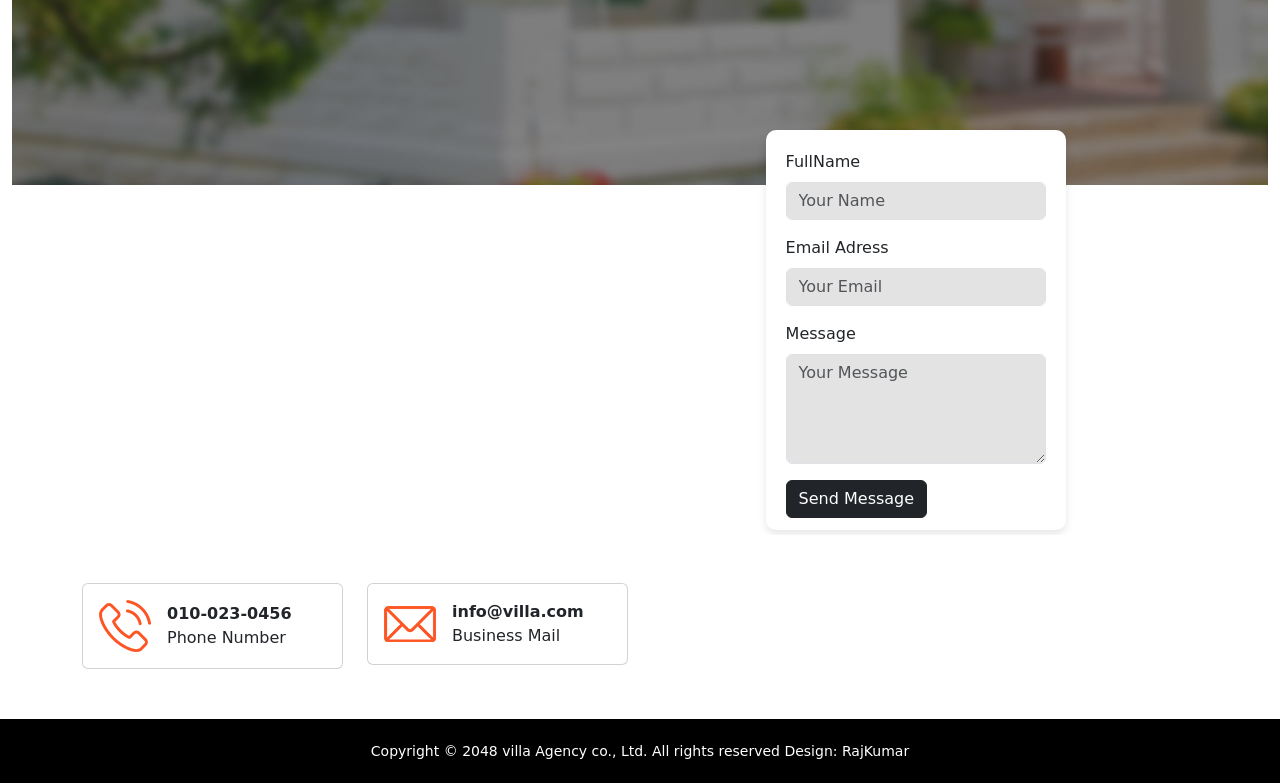
==== commit d8b31633: "rwd" ====
--- a/Home.html
+++ b/Home.html
@@ -15,27 +15,27 @@
       href="https://cdn.jsdelivr.net/npm/bootstrap-icons@1.13.1/font/bootstrap-icons.min.css"
     />
     <!--custom css stylesheet-->
-    <link rel="stylesheet" href="project.css" />
+    <link rel="stylesheet" href="./project.css" />
   </head>
   <body>
     <!-- main header section -->
-    <div class="container main d-flex pt-4">
-      <p><i class="bi bi-envelope-fill text-danger"></i> info@gmail.com|</p>
+    <div class="container d-flex pt-4">
+      <p class="pe-4"><i class="bi bi-envelope-fill text-danger pe-1"></i> info@gmail.com</p>
       <p>
         <i class="bi bi-map-fill text-danger"></i> Sunny Isles Beach, FL 33160
       </p>
       <!-- social media icons -->
-      <div class="ms-auto social-icons">
-        <button type="button" class="btn btn-secondary rounded-circle">
+      <div class="ms-auto">
+        <button type="button" class="btn btn-secondary rounded-circle icons">
           <i class="bi bi-facebook"></i>
         </button>
-        <button type="button" class="btn btn-secondary rounded-circle">
+        <button type="button" class="btn btn-secondary rounded-circle icons">
           <i class="bi bi-twitter"></i>
         </button>
-        <button type="button" class="btn btn-secondary rounded-circle">
+        <button type="button" class="btn btn-secondary rounded-circle icons">
           <i class="bi bi-linkedin"></i>
         </button>
-        <button type="button" class="btn btn-secondary rounded-circle">
+        <button type="button" class="btn btn-secondary rounded-circle icons">
           <i class="bi bi-instagram"></i>
         </button>
       </div>
@@ -43,9 +43,9 @@
     <hr />
     <!-- header section ended -->
     <!--navbar section-->
-    <nav class="navbar navbar-expand-lg pb-5 pt-3">
+    <nav class="navbar navbar-expand-lg pb-4">
       <div class="container">
-        <a class="navbar-brand" href="./Home.html">VILLA</a>
+        <a class="navbar-brand fw-bold" href="./Home.html">VILLA</a>
         <button
           class="navbar-toggler"
           type="button"
@@ -60,23 +60,23 @@
         <div class="collapse navbar-collapse" id="navbarSupportedContent">
           <ul class="navbar-nav ms-auto mb-2 mb-lg-2 me-2">
             <li class="nav-item">
-              <a class="nav-link active" aria-current="page" href="./Home.html"
+              <a class="nav-link active villa" aria-current="page" href="./Home.html"
                 >Home</a
               >
             </li>
             <li class="nav-item">
-              <a class="nav-link" href="./properties.html">Properties</a>
+              <a class="nav-link villa-1" href="./properties.html">Properties</a>
             </li>
             <li class="nav-item">
-              <a class="nav-link" href="./property-details.html"
+              <a class="nav-link villa-1" href="./property-details.html"
                 >Property Details</a
               >
             </li>
             <li class="nav-item">
-              <a class="nav-link" href="./contact.html">Contact Us</a>
+              <a class="nav-link villa-1" href="./contact.html">Contact Us</a>
             </li>
             <li>
-              <button class="btn btn-dark p-2">
+              <button class="btn btn-dark p-2 schedule-btn">
                 <i
                   class="bi bi-calendar-fill Schedule p-2 me-3 bg-danger text-white rounded-circle"
                 ></i>
@@ -126,14 +126,6 @@
             class="d-block w-100"
             alt="banner-01"
           />
-          <span class="home-banner fw-bold">Toronto, Canada</span>
-          <div class="text-over-Image">
-            <h1>
-              HURRY!<br />
-              GET THE<br />
-              BEST VILLA FOR YOU
-            </h1>
-          </div>
         </div>
         <div class="carousel-item">
           <img
@@ -141,13 +133,6 @@
             class="d-block w-100"
             alt="banner-02"
           />
-          <div class="text-over-Image">
-            <h1>
-              HURRY!<br />
-              GET THE<br />
-              BEST VILLA FOR YOU
-            </h1>
-          </div>
         </div>
         <div class="carousel-item">
           <img
@@ -155,13 +140,6 @@
             class="d-block w-100"
             alt="banner-03"
           />
-          <div class="text-over-Image">
-            <h1>
-              HURRY!<br />
-              GET THE<br />
-              BEST VILLA FOR YOU
-            </h1>
-          </div>
         </div>
       </div>
       <button
@@ -185,10 +163,12 @@
     </div>
     <!--carousel section ends-->
     <!--featured properties section-->
-    <div class="container d-flex">
+    <div class="container d-lg-flex">
+      <div class="row">
+        <div class="col-lg-9">
       <div class="card first m-4 border-0 p-lg-3">
-        <div class="row g-0">
-          <div class="col-md-4">
+        <div class="row">
+          <div class="col-4">
             <img
               src="./images/featured.jpg
             "
@@ -196,7 +176,7 @@
               alt="featured-img"
             />
           </div>
-          <div class="col-md-8">
+          <div class="col-8">
             <div class="card-body">
               <h5 class="card-title">
                 <small class="text-danger d-grid">|Featured</small> Best
@@ -225,12 +205,6 @@
                       <strong>This is the first item’s accordion body.</strong>
                       It is shown by default, until the collapse plugin adds the
                       appropriate classes that we use to style each element.
-                      These classes control the overall appearance, as well as
-                      the showing and hiding via CSS transitions. You can modify
-                      any of this with custom CSS or overriding our default
-                      variables. It’s also worth noting that just about any HTML
-                      can go within the <code>.accordion-body</code>, though the
-                      transition does limit overflow.
                     </div>
                   </div>
                 </div>
@@ -255,12 +229,6 @@
                       <strong>This is the second item’s accordion body.</strong>
                       It is hidden by default, until the collapse plugin adds
                       the appropriate classes that we use to style each element.
-                      These classes control the overall appearance, as well as
-                      the showing and hiding via CSS transitions. You can modify
-                      any of this with custom CSS or overriding our default
-                      variables. It’s also worth noting that just about any HTML
-                      can go within the <code>.accordion-body</code>, though the
-                      transition does limit overflow.
                     </div>
                   </div>
                 </div>
@@ -285,12 +253,6 @@
                       <strong>This is the third item's accordion body.</strong>
                       It is hidden by default, until the collapse plugin adds
                       the appropriate classes that we use to style each element.
-                      These classes control the overall appearance, as well as
-                      the showing and hiding via CSS transitions. You can modify
-                      any of this with custom CSS or overriding our default
-                      variables. It’s also worth noting that just about any HTML
-                      can go within the <code>.accordion-body</code>, though the
-                      transition does limit overflow.
                     </div>
                   </div>
                 </div>
@@ -299,10 +261,12 @@
           </div>
         </div>
       </div>
+      </div>
       <!-- card section is used as second card -->
-      <div class="card Second">
+       <div class="col-lg-3">
+      <div class="card best-card mt-lg-5 mb-4 justify-content-center" style="width: 400px; height: 350px;">
         <ul class="list-group list-group-flush">
-          <li class="list-group-item align-content-end">
+          <li class="list-group-item">
             <div class="row">
               <div class="col"><img src="./images/info-icon-01.png" /></div>
               <div class="col text-end">
@@ -334,83 +298,71 @@
           </li>
         </ul>
       </div>
+      </div>
+      </div>
     </div>
     <!--featured properties section ends-->
+
+
     <!--overlayed image using position-->
-    <div class="container-fluid">
-      <!-- video background Image -->
-      <div class="img-overlay-1 position-relative">
-        <img
-          src="./images/video-bg.jpg"
-          class="img-fluid w-100 h-100 object-fit-cover"
-          alt="Background"
-        />
-        <span class="bg-video-layer1 text-danger small">|video View</span>
-        <div class="bg-video-layer">
-          <h1>
-            Get Closer View &
-            <br />
-            Different Feeling
-          </h1>
-        </div>
-        <!-- positional content -->
-        <img
-          src="./images/video-frame.jpg"
-          class="position-relative top-50 start-50 translate-middle w-50"
-          alt="Overlay"
-        />
-        <i class="bi bi-play-circle play-btn"></i>
-      </div>
+    <div class="container-fluid hieght">
+    <div class="parent-img">
+        <img src="/images/video-bg.jpg" class="w-100 h-100" alt="parent-img">
+        <div class="parent-txt">
+            <span class="small text-danger video">|video View</span>
+           <span class="font">Get Closer View & <br/> Different Feeling</span>
+        </div>
+        <div class="child-img">
+            <img src="/images/video-frame.jpg" alt="video-frame">
+            <div class="child-icon">
+                <i class="bi bi-play-circle"></i>
+            </div>
+        </div>
+    </div>
     </div>
     <!--overlayed image using position ends-->
+
     <!--badges section-->
-    <div class="container">
-      <div class="row justify-content-around">
-        <div class="col-lg-3">
-          <!-- text type buttons used as badges -->
-          <button
-            type="button"
-            class="text-black px-5 position-relative align-items-center d-flex justify-content-evenly mb-5"
-          >
-            <h1>34</h1>
-            Buildings<br />Finished now
-            <span
-              class="position-absolute top-0 start-100 translate-middle p-3 bg-danger border border-light rounded-circle"
-            >
-              <span class="visually-hidden">New alerts</span>
-            </span>
-          </button>
-        </div>
-        <div class="col-lg-3">
-          <button
-            type="button"
-            class="text-black px-5 position-relative align-items-center d-flex justify-content-evenly mb-2"
-          >
-            <h1>12</h1>
-            Years<br />Experience
-            <span
-              class="position-absolute top-0 start-100 translate-middle p-3 bg-danger border border-light rounded-circle"
-            >
-              <span class="visually-hidden">New alerts</span>
-            </span>
-          </button>
-        </div>
-        <div class="col-lg-3">
-          <button
-            type="button"
-            class="text-black px-5 position-relative align-items-center d-flex justify-content-evenly mb-2"
-          >
-            <h1>24</h1>
-            Awards<br />Won
-            <span
-              class="position-absolute top-0 start-100 translate-middle p-3 bg-danger border border-light rounded-circle"
-            >
-              <span class="visually-hidden">New alerts</span>
-            </span>
-          </button>
-        </div>
-      </div>
-    </div>
+     <div class="container badges">
+    <div class="row">
+      <div class="col-4">
+    <div class="metric-box">
+      <div class="metric-number">34</div>
+      <div class="metric-label">
+        Buildings <br />
+        Finished Now
+      </div>
+      <span
+        class="position-absolute top-0 start-100 translate-middle p-3 border border-light rounded-circle circle"
+      ></span>
+    </div>
+    </div>
+    <div class="col-4">
+    <div class="metric-box">
+      <div class="metric-number">12</div>
+      <div class="metric-label">
+        Years <br />
+        Experience
+      </div>
+      <span
+        class="position-absolute top-0 start-100 translate-middle p-3 border border-light rounded-circle circle"
+      ></span>
+    </div>
+    </div>
+    <div class="col-4">
+    <div class="metric-box">
+      <div class="metric-number">24</div>
+      <div class="metric-label">
+        Awards <br />
+        won 2023
+      </div>
+      <span
+        class="position-absolute top-0 start-100 translate-middle p-3 border border-light rounded-circle circle"
+      ></span>
+    </div>
+    </div>
+  </div>
+  </div>
     <!--badges section ends-->
     <!--best deal section-->
     <div class="container-fluid bg-body-tertiary">
@@ -418,29 +370,22 @@
         <small class="text-danger ms-3">|Best Deal</small>
         <h1 class="text-dark ms-3">Find Your Best Deal</h1>
         <h1 class="text-dark ms-3">Right Now!</h1>
-        <div class="row justify-content-between m-auto me-0">
-          <div class="col-lg-sm-3">
-            <input
-              class="btn btn-properties px-3"
-              type="button"
-              value="Apartment"
-            />
-            <input
-              class="btn btn-properties px-3"
-              type="submit"
-              value="Villa House"
-            />
-            <input
-              class="btn btn-properties px-3"
-              type="reset"
-              value="Penthouse"
-            />
-          </div>
-        </div>
-      </div>
+
+        <!-- botton -->
+        <div class="row justify-content-evenly m-auto me-0">
+          <div class="col-lg-sm-3 mb-4">
+            <button class="btn btn-dark pro-btn">Apartment</button>
+            <button class="btn btn-dark pro-btn">Villa House</button>
+            <button class="btn btn-dark pro-btn">Penthouse</button>
+          </div>
+        </div>
+      </div>
+      <!-- button ends -->
+
       <div class="container d-flex">
-        <!-- card section is used as a third for designing -->
-        <div class="card third" style="width: 18rem">
+        <div class="row">
+          <div class="col-lg-3">
+        <div class="card mb-3 best-card">
           <ul class="list-group list-group-flush">
             <li class="list-group-item align-content-end">
               <div class="row px-3 py-2">
@@ -474,17 +419,19 @@
             </li>
           </ul>
         </div>
+        </div>
         <!-- card section is used as a fourth for designing -->
+        <div class="col-lg-9">
         <div class="card fourth">
-          <div class="row g-0">
-            <div class="col-md-4">
+          <div class="row">
+            <div class="col-6">
               <img
                 src="./images/deal-01.jpg"
                 class="img-fluid rounded-start"
                 alt="deal-01-img"
               />
             </div>
-            <div class="col-md-8">
+            <div class="col-lg-6">
               <div class="card-body">
                 <h5 class="card-title">Extra Info About Property</h5>
                 <p class="card-text">
@@ -500,7 +447,7 @@
                   Ut enim ad minim veniam, quis nostrud exercitation ullamco
                   laboris nisi ut aliquip ex ea commodo consequat.
                 </p>
-                <button class="btn btn-dark p-2">
+                <button class="btn btn-dark p-2 schedule-btn">
                   <i
                     class="bi bi-calendar-fill Schedule p-2 me-3 bg-danger text-white rounded-circle"
                   ></i>
@@ -510,30 +457,33 @@
             </div>
           </div>
         </div>
+        </div>
+        </div>
       </div>
     </div>
     <!--best deal section ends-->
     <!--properties section-->
-    <div class="container properties">
+    <div class="container pt-5">
       <div class="text-center text-danger">|PROPERTIES</div>
       <h1 class="fs-bold text-center">
         We Provide The Best <br />
         Property You Like
       </h1>
       <!-- bootstrap card sectoin will help -->
-      <div class="row row-cols-2 row-cols-md-3 g-4">
-        <div class="col">
+      <div class="row g-4">
+        <div class="col-lg-4 col-12">
           <div class="card h-100">
             <img
               src="./images/property-01.jpg"
               class="card-img-top"
               alt="property-01"
+              style="cursor: pointer;"
             />
             <div class="card-body">
               <h5 class="card-title">
                 <div class="row px-3 py-2">
-                  <div class="col">Luxury Villa</div>
-                  <div class="col text-end">$2.264.00</div>
+                  <div class="col bg-pro">Luxury Villa</div>
+                  <div class="col text-end test-color">$2.264.00</div>
                 </div>
               </h5>
               <h5 class="fw-bold">18 New Street Miami, OR 97219</h5>
@@ -546,24 +496,25 @@
               </p>
             </div>
             <div class="card-footer w-100 text-center">
-              <button type="button" class="btn btn-dark">
+              <button type="button" class="btn btn-dark pro-btn">
                 Schedule a visit
               </button>
             </div>
           </div>
         </div>
-        <div class="col">
+        <div class="col-lg-4 col-12">
           <div class="card h-100">
             <img
               src="./images/property-02.jpg"
               class="card-img-top"
               alt="property-02"
+              style="cursor: pointer;"
             />
             <div class="card-body">
               <h5 class="card-title">
                 <div class="row px-3 py-2">
-                  <div class="col">Luxury Villa</div>
-                  <div class="col text-end">$1.180.000</div>
+                  <div class="col bg-pro">Luxury Villa</div>
+                  <div class="col text-end test-color">$1.180.000</div>
                 </div>
               </h5>
               <h5 class="fw-bold">54 Mid Street Florida, OR 27001</h5>
@@ -576,24 +527,25 @@
               </p>
             </div>
             <div class="card-footer w-100 text-center">
-              <button type="button" class="btn btn-dark">
+              <button type="button" class="btn btn-dark pro-btn">
                 Schedule a visit
               </button>
             </div>
           </div>
         </div>
-        <div class="col">
+        <div class="col-lg-4 col-12">
           <div class="card h-100">
             <img
               src="./images/property-03.jpg"
               class="card-img-top"
               alt="property-03"
+              style="cursor: pointer;"
             />
             <div class="card-body">
               <h5 class="card-title">
                 <div class="row px-3 py-2">
-                  <div class="col">Luxury Villa</div>
-                  <div class="col text-end">$1.460.00</div>
+                  <div class="col bg-pro">Luxury Villa</div>
+                  <div class="col text-end test-color">$1.460.00</div>
                 </div>
               </h5>
               <h5 class="fw-bold">26 Old Street Miami, Or 38540</h5>
@@ -606,24 +558,25 @@
               </p>
             </div>
             <div class="card-footer w-100 text-center">
-              <button type="button" class="btn btn-dark">
+              <button type="button" class="btn btn-dark pro-btn">
                 Schedule a visit
               </button>
             </div>
           </div>
         </div>
-        <div class="col">
+        <div class="col-lg-4 col-12">
           <div class="card h-100">
             <img
               src="./images/property-04.jpg"
               class="card-img-top"
               alt="property-04"
+              style="cursor: pointer;"
             />
             <div class="card-body">
               <h5 class="card-title">
                 <div class="row px-3 py-2">
-                  <div class="col">Apartment</div>
-                  <div class="col text-end">$584.500</div>
+                  <div class="col bg-pro">Apartment</div>
+                  <div class="col text-end test-color">$584.500</div>
                 </div>
               </h5>
               <h5 class="fw-bold">12 New Street Miami, OR 12650</h5>
@@ -636,24 +589,25 @@
               </p>
             </div>
             <div class="card-footer w-100 text-center">
-              <button type="button" class="btn btn-dark">
+              <button type="button" class="btn btn-dark pro-btn">
                 Schedule a visit
               </button>
             </div>
           </div>
         </div>
-        <div class="col">
+        <div class="col-lg-4 col-12">
           <div class="card h-100">
             <img
               src="./images/property-05.jpg"
               class="card-img-top"
               alt="property-05"
+              style="cursor: pointer;"
             />
             <div class="card-body">
               <h5 class="card-title">
                 <div class="row px-3 py-2">
-                  <div class="col">Penthouse</div>
-                  <div class="col text-end">$925.00</div>
+                  <div class="col bg-pro">Penthouse</div>
+                  <div class="col text-end test-color">$925.00</div>
                 </div>
               </h5>
               <h5 class="fw-bold">34 Beach Street Miami OR 42680</h5>
@@ -666,24 +620,25 @@
               </p>
             </div>
             <div class="card-footer w-100 text-center">
-              <button type="button" class="btn btn-dark">
+              <button class="btn btn-dark pro-btn">
                 Schedule a visit
               </button>
             </div>
           </div>
         </div>
-        <div class="col">
+        <div class="col-lg-4 col-12">
           <div class="card h-100">
             <img
               src="./images/property-06.jpg"
               class="card-img-top"
               alt="property-06"
+              style="cursor: pointer;"
             />
             <div class="card-body">
               <h5 class="card-title">
                 <div class="row px-3 py-2">
-                  <div class="col">Modern Condo</div>
-                  <div class="col text-end">$450.000</div>
+                  <div class="col bg-pro-1">Modern Condo</div>
+                  <div class="col text-end test-color">$450.000</div>
                 </div>
               </h5>
               <h5 class="fw-bold">22 New Street Portland, OR 16540</h5>
@@ -696,7 +651,7 @@
               </p>
             </div>
             <div class="card-footer w-100 text-center">
-              <button type="button" class="btn btn-dark">
+              <button type="button" class="btn btn-dark pro-btn">
                 Schedule a visit
               </button>
             </div>
@@ -706,43 +661,24 @@
     </div>
     <!--properties section ends-->
     <!--Iframe and contact form section starts-->
-    <div class="overlay-form-map position-relative min-vh-100">
-      <img
-        src="./images/contact-bg.jpg"
-        class="w-100 h-100 object-fit-cover mt-5"
-        alt="backgroung-map"
-      />
-      <span class="bg-video-layer1 text-danger small">|contact us</span>
-      <div class="bg-video-layer">
-        <h1>
-          Get In Touch With
-          <br />
-          our Agents
-        </h1>
-      </div>
-      <div class="container">
-        <div class="row d-flex gap-5 justify-content-center">
-          <div class="col-6 pt-3">
-            <!-- Google Maps iframe -->
-            <iframe
-              src="https://www.google.com/maps/embed?pb=!1m18!1m12!1m3!1d3624.843912203767!2d-80.12135612455047!3d25.95247787723254!2m3!1f0!2f0!3f0!3m2!1i1024!2i768!4f13.1!3m3!1m2!1s0x88d9add4b4ac788f%3A0xe77469d09480fcdb!2sSunny%20Isles%20Beach!5e1!3m2!1ste!2sin!4v1755452419084!5m2!1ste!2sin"
-              id="map"
-              class="position-relative top-30 start-50 translate-middle map"
-              height="85%"
-              width="100%"
-              allowfullscreen=""
-              loading="lazy"
-              referrerpolicy="no-referrer-when-downgrade"
-            ></iframe>
-          </div>
-          <div
-            class="col-4 bg-white position-relative top-50 start-10 mt-5 h-50 translate-middle-y p-4 rounded shadow form"
-          >
-            <h3 class="mb-3 text-dark">Contact Us</h3>
-            <!-- form control in position -->
-            <form>
+    <div class="container-fluid mt-5">
+        <div class="parent-bg-img position-relative">
+      <img src="/images/contact-bg.jpg" />
+      <div class="iframe-img position-absolute">
+        <iframe
+          src="https://www.google.com/maps/embed?pb=!1m18!1m12!1m3!1d28703.04843206852!2d-80.1445141788599!3d25.939130085897173!2m3!1f0!2f0!3f0!3m2!1i1024!2i768!4f13.1!3m3!1m2!1s0x88d9acfee073549d%3A0xf4e74db7a5da487a!2zU3VubnkgSXNsZXMgQmVhY2gsIOCwq-CxjeCwsuCxi-CwsOCwv-CwoeCwviAzMzE2MCwg4LCv4LGB4LCo4LGG4LGW4LCf4LGG4LCh4LGNIOCwuOCxjeCwn-Cxh-Cwn-CxjeCwuOCxjQ!5e0!3m2!1ste!2sin!4v1757320229293!5m2!1ste!2sin"
+          width="600"
+          height="450"
+          style="border: 0"
+          allowfullscreen=""
+          loading="lazy"
+          referrerpolicy="no-referrer-when-downgrade"
+        ></iframe>
+      </div>
+      <div class="form-sec position-absolute">
+        <form class="Contact-form-home">
               <div class="mb-3">
-                <label for="name" class="form-label">Name</label>
+                <label for="name" class="form-label">FullName</label>
                 <input
                   type="text"
                   class="form-control"
@@ -752,7 +688,7 @@
                 />
               </div>
               <div class="mb-3">
-                <label for="email" class="form-label">Email</label>
+                <label for="email" class="form-label">Email Adress</label>
                 <input
                   type="email"
                   class="form-control"
@@ -771,19 +707,18 @@
                   required
                 ></textarea>
               </div>
-              <button type="submit" class="btn btn-dark w-100">
+              <button type="submit" class="btn btn-dark pro-btn">
                 Send Message
               </button>
             </form>
-          </div>
-        </div>
-      </div>
-    </div>
+      </div>
+      </div>
+      </div>
     <!--Iframe and contact form section ends-->
     <!--contact badges section starts-->
     <div class="container contact-information">
-      <div class="row">
-        <div class="col-sm-6 mb-3 mb-sm-0">
+      <div class="row mt-5">
+        <div class="col-3">
           <!-- card section is used as a fifth for designing -->
           <div class="card fifth">
             <div class="card-body d-flex align-items-center">
@@ -796,7 +731,7 @@
             </div>
           </div>
         </div>
-        <div class="col-sm-6">
+        <div class="col-3">
           <!-- card section is used as a fifth for designing -->
           <div class="card fifth">
             <div class="card-body d-flex align-items-center">
--- a/project.css
+++ b/project.css
@@ -1,135 +1,33 @@
-.main {
-  display: flex;
-  padding: 0px;
-  flex-wrap: wrap;
-}
-
-.navbar {
-  display: flex;
-  justify-content: space-between;
-}
-
-.navbar-brand {
-  font-size: min(2rem, 5vw);
-  font-weight: bold;
-}
-a.nav-link {
+/* 1st header */
+.icons:hover {
+  color: #ff8000;
+  background-color: black;
+}
+/* end */
+/* navbar designation */
+.villa {
   font-size: min(1rem, 4vw);
   font-weight: bolder;
 }
-a.nav-link:hover {
-  color: #ff8000;
-}
-a.nav-link.active:hover {
-  color: #ff8000;
-}
-.btn:hover {
-  color: #ff8000;
-  background-color: black;
-}
-.text-black {
-  background-color: rgba(246, 106, 13, 0.3);
-  border-radius: 10px;
-  align-content: space-between;
-}
-.text-black h1 {
-  color: orangered;
-}
-button.text-black {
-  font-weight: min(1.5rem, 4vw);
-}
-
-.text-over-Image {
-  position: absolute;
-  top: 50%;
-  left: 30%;
-  transform: translate(-50%, -50%);
-  color: white;
-  text-shadow: 2px 2px 4px rgba(0, 0, 0, 0.7);
-  font-size: 3rem;
-  font-weight: bold;
-}
-.home-banner {
-  position: absolute;
-  top: 37%;
-  left: 23.5%;
-  transform: translate(-50%, -50%);
-  background-color: #f5f5f5;
-  padding: 10px;
-  text-shadow: 2px 2px 4px rgba(0, 0, 0, 0.5);
-}
-.bg-video-layer {
-  position: absolute;
-  top: 24%;
-  left: 51%;
-  transform: translate(-50%, -50%);
-  color: white;
-  padding: 10px;
-  text-shadow: 2px 2px 4px rgba(0, 0, 0, 0.5);
-  align-items: center;
-}
-.bg-video-layer1 {
-  position: absolute;
-  top: 16%;
-  left: 50%;
-  transform: translate(-50%, -50%);
-  text-shadow: 2px 2px 4px rgba(0, 0, 0, 0.5);
-}
-.bg-properties {
-  position: absolute;
-  top: 45%;
-  left: 49%;
-  transform: translate(-50%, -50%);
-  text-shadow: 2px 2px 4px rgba(0, 0, 0, 0.5);
-  color: white;
-}
-.bg-properties-1 {
-  position: absolute;
-  top: 37%;
-  left: 49%;
-  transform: translate(-50%, -50%);
-  text-shadow: 2px 2px 4px rgba(0, 0, 0, 0.5);
-  color: rgb(17, 15, 15);
-  background-color: white;
-  padding: 10px;
-}
-
-.card {
-  margin: auto;
-  align-items: center;
-  width: 100%;
-  height: 100%;
-  border-radius: 20px;
-  box-shadow: 0 4px 8px rgba(0, 0, 0, 0.1);
-}
-.second {
-  width: fit-content;
-  height: fit-content;
-  margin-left: auto;
-  justify-content: center;
-}
-.third {
-  height: 100%;
-  width: 100%;
-  padding: 10px;
-  margin: 10px 0 20px 0;
-  align-items: center;
-}
-.fourth {
-  width: 100%;
-  height: 100%;
-  margin: 20px 0 10px 20px;
-}
-.fifth {
-  display: grid;
-  width: 50%;
-  height: 75%;
-  margin: 20px 0 10px 0;
-  justify-content: start;
-}
-.card-body {
-  padding: 20px;
-}
+.active.villa:hover {
+  color: #ff8000;
+}
+.villa-1:hover {
+  color: #ff8000;
+}
+.schedule-btn {
+  border-radius: 50px;
+}
+.Schedule {
+  margin: -9px;
+}
+.schedule-btn:hover {
+  color: #ff8000;
+  background-color: black;
+}
+/* navbar designation is compete */
+
+/* in feauture propeties */
 .accordion-button {
   background-color: #f8f9fa;
   border-radius: 10px;
@@ -143,394 +41,223 @@
   border-radius: 10px;
   box-shadow: 0 2px 4px rgba(0, 0, 0, 0.1);
 }
-.btn-dark {
-  border-radius: 50px;
-}
-.Schedule {
-  margin: -11px;
-}
-.properties {
-  margin-top: 100px;
-}
+/* feature properties compete */
+/* overlay */
+.parent-img {
+  position: relative;
+  object-fit: cover;
+  background-repeat: no-repeat;
+  max-width: 100%;
+}
+.parent-txt {
+  position: absolute;
+  top: 30%;
+  color: white;
+  left: 40%;
+}
+.child-img {
+  position: absolute;
+  top: 70%;
+  left: 15%;
+  width: 50%;
+  height: auto;
+  z-index: 1;
+}
+.child-icon {
+  position: absolute;
+  top: 50%;
+  left: 69%;
+  background: #ff3300dd;
+  color: #fff;
+  border-radius: 50%;
+  padding: 10px;
+  z-index: 10;
+  cursor: pointer;
+}
+.child-icon:hover {
+  background-color: #ff4c2cdb;
+  animation: linear 0.3sec;
+}
+.video {
+  display: flex;
+  justify-content: center;
+}
+.font {
+  font-size: 2.8rem;
+}
+.hieght {
+  height: 900px;
+}
+/* overlay end */
+/* badges */
+.metric-box {
+  position: relative;
+  background-color: rgba(255, 68, 0, 0.142);
+  border-radius: 10px;
+  padding: 0 10px 0 10px;
+  margin-bottom: 50px;
+  width: 200px;
+  display: flex;
+  align-items: center;
+  font-family: sans-serif;
+}
+.badges {
+  justify-content: space-evenly;
+  display: flex;
+}
+.metric-number {
+  font-size: 48px;
+  font-weight: bold;
+  color: #ff7f00;
+  margin-right: 12px;
+}
+.circle {
+  background-color: rgb(255, 68, 0);
+}
+/* end */
+
+/* in properties design for text and background */
+.bg-pro {
+  background-color: rgba(255, 68, 0, 0.2);
+  padding: 10px;
+  margin: 0 100px 0 0;
+  border-radius: 5px;
+}
+.bg-pro-1 {
+  background-color: rgba(255, 68, 0, 0.2);
+  padding: 10px;
+  margin: 0 50px 0 0;
+  border-radius: 5px;
+}
+.test-color {
+  color: orangered;
+  font-weight: bold;
+}
+
+/* properties window */
+.buttons-properties {
+  display: flex;
+  margin: 60px 0 40px 0;
+  justify-content: space-evenly;
+  padding: 50px 0 50px 0;
+}
+.pro {
+  padding: 10px;
+}
+.pro:hover {
+  color: #ff8000;
+  background-color: black;
+}
+.Contact-form {
+  width: 75%;
+  padding: 20px;
+  box-shadow: 0 4px 8px rgba(0, 0, 0, 0.1);
+  border-radius: 10px;
+}
+.form-control {
+  background-color: #0000001c;
+}
+.pro-btn:hover {
+  color: #ff8000;
+  background-color: black;
+}
+/* completed-properties session */
+/* best deal */
+.best-card {
+  border: none;
+  border-radius: 10px;
+  padding: 0 20px 0 20px;
+  box-shadow: 0 4px 8px rgba(0, 0, 0, 0.1);
+}
+/* overlaying */
+.banner-card img {
+  width: 100%;
+}
+.banner-card {
+  position: relative;
+}
+.banner-text {
+  position: absolute;
+  top: 30%;
+  left: 40%;
+  color: white;
+}
+.banner-text h4 {
+  font-weight: bolder;
+  font-size: 5vw;
+}
+/* end */
+/* overlay of iframe and form */
+.parent-bg-img {
+  height: 900px;
+  overflow: hidden;
+}
+.Contact-form-home {
+  width: 300px;
+  height: 400px;
+  padding: 20px;
+  box-shadow: 0 4px 8px rgba(0, 0, 0, 0.1);
+  border-radius: 10px;
+  background-color: white;
+}
+
+.iframe-img {
+  top: 50%;
+  left: 15%;
+}
+.form-sec {
+  top: 55%;
+  left: 60%;
+}
+@media only screen and (width: 1200px) {
+  .iframe-img {left: 30%;}
+  .form-sec {
+    left: 85%;
+  }
+}
+@media (min-width: 1024px) and (max-width: 1200px) {
+  .iframe-img {left: 30%;}
+  .form-sec {
+    left: 90%;
+  }
+}
+@media (min-width: 768px) and (max-width: 1024px) {
+  .iframe-img {left: 30%;}
+  .form-sec {left: 110%;}
+}
+@media (min-width: 690px) and (max-width: 768px) {
+  .iframe-img {left: 60%;}
+  .form-sec {left: 150%;}
+}
+@media only screen and (width: 768px) {
+  .iframe-img {left: 30%;}
+  .form-sec {left: 115%;}
+}
+@media (min-width: 576px) and (max-width: 690px) {
+  .iframe-img {left: 60%;}
+  .form-sec {left: 170%;}
+}
+@media (min-width: 460px) and (max-width: 576px) {
+  .iframe-img {left: 60%;}
+  .form-sec {left: 200%;}
+}
+@media (min-width: 390px) and (max-width: 576px) {
+  .iframe-img {left: 60%;}
+  .form-sec {left: 230%;}
+}
+@media (min-width: 320px) and (max-width: 390px) {
+  .iframe-img {left: 60%;}
+  .form-sec {left: 250%;}
+}
+@media only screen and (width: 320px) {
+  .iframe-img {left: 60%;}
+  .form-sec {left: 260%;}
+}
+/* media queries also done */
+/* footer session */
 footer {
   background-color: #000;
   color: #fff;
   padding: 20px 0;
   margin-top: 50px;
 }
-.btn-properties {
-  margin-top: 40px;
-  margin-bottom: auto;
-  background-color: black;
-  color: white;
-  padding: 10px;
-}
-.btn-properties:hover {
-  background-color: #ff8000;
-  color: white;
-}
-.card-pSecond {
-  width: 400px;
-  display: flex;
-  justify-content: center;
-  border-radius: 10px;
-  box-shadow: 0 4px 8px rgba(0, 0, 0, 0.1);
-}
-.card-contact {
-  width: 30%;
-  height: fit-content;
-  margin-top: 30px;
-  border-radius: 10px;
-  box-shadow: 0 4px 8px rgba(0, 0, 0, 0.1);
-}
-
-.play-btn {
-  position: absolute;
-  top: 50%;
-  left: 50%;
-  transform: translate(-70%, 100%);
-  background: #ff4c2c;
-  color: #fff;
-  font-size: 30px;
-  width: 65px;
-  height: 65px;
-  border-radius: 50%;
-  display: flex;
-  align-items: center;
-  justify-content: center;
-  cursor: pointer;
-}
-
-@media (min-width: 1024px) and (max-width: 1200px) {
-  .play-btn {
-    position: absolute;
-    top: 37%;
-    left: 50%;
-    transform: translate(-70%, 100%);
-    background: #ff4c2c;
-    color: #fff;
-    font-size: 30px;
-    width: 65px;
-    height: 65px;
-    border-radius: 50%;
-    display: flex;
-    align-items: center;
-    justify-content: center;
-    cursor: pointer;
-  }
-
-  .bg-video-layer {
-    position: absolute;
-    top: 15%;
-    left: 51%;
-    transform: translate(-50%, -50%);
-    color: white;
-    padding: 10px;
-    text-shadow: 2px 2px 4px rgba(0, 0, 0, 0.5);
-    align-items: center;
-  }
-  .bg-video-layer1 {
-    position: absolute;
-    top: 8%;
-    left: 50%;
-    transform: translate(-50%, -50%);
-    text-shadow: 2px 2px 4px rgba(0, 0, 0, 0.5);
-  }
-  .home-banner {
-    position: absolute;
-    top: 30%;
-    left: 19.5%;
-    transform: translate(-50%, -50%);
-    background-color: #f5f5f5;
-    padding: 10px;
-    text-shadow: 2px 2px 4px rgba(0, 0, 0, 0.5);
-  }
-}
-@media (min-width: 768px) and (max-width: 1024px) {
-  .home-banner {
-    position: absolute;
-    top: 26%;
-    left: 18.5%;
-    transform: translate(-50%, -50%);
-    background-color: #f5f5f5;
-    padding: 10px;
-    text-shadow: 2px 2px 4px rgba(0, 0, 0, 0.5);
-  }
-  .container,
-  .container-md,
-  .container-sm {
-    max-width: 720px;
-  }
-  .bg-video-layer1 {
-    position: absolute;
-    top: 9%;
-    left: 50%;
-    transform: translate(-50%, -50%);
-    text-shadow: 2px 2px 4px rgba(0, 0, 0, 0.5);
-  }
-  .bg-video-layer {
-    position: absolute;
-    top: 18%;
-    left: 51%;
-    transform: translate(-50%, -50%);
-    color: white;
-    padding: 10px;
-    text-shadow: 2px 2px 4px rgba(0, 0, 0, 0.5);
-    align-items: center;
-  }
-  .h1,
-  h1 {
-    font-size: calc(1.375rem + -0.5vw);
-  }
-  .container,
-  .container-fluid,
-  .container-lg,
-  .container-md,
-  .container-sm,
-  .container-xl,
-  .container-xxl {
-    --bs-gutter-x: -0.5rem;
-    --bs-gutter-y: 0;
-    width: 100%;
-    padding-right: calc(var(--bs-gutter-x) * 0.5);
-    padding-left: calc(var(--bs-gutter-x) * 0.5);
-    margin-right: auto;
-    margin-left: auto;
-  }
-  .play-btn {
-    position: absolute;
-    top: 31%;
-    left: 48%;
-    transform: translate(-70%, 100%);
-    background: #ff4c2c;
-    color: #fff;
-    font-size: 25px;
-    width: 45px;
-    height: 47px;
-    border-radius: 50%;
-    display: flex;
-    align-items: center;
-    justify-content: center;
-    cursor: pointer;
-  }
-  
-  .form { 
-    width: 29.333333%;
-    
-  }
-  
-    .bg-video-layer {
-        position: absolute;
-        top: 12%;
-        left: 51%;
-        transform: translate(-50%, -50%);
-        /* color: white; */
-        padding: 10px;
-        text-shadow: 2px 2px 4px rgba(0, 0, 0, 0.5);
-        align-items: center;
-    }
-        .bg-video-layer1 {
-        position: absolute;
-        top: 8%;
-        left: 50%;
-        transform: translate(-50%, -50%);
-        text-shadow: 2px 2px 4px rgba(0, 0, 0, 0.5);
-    }
-    .fifth {
-    display: grid
-;
-    width: 69%;
-    height: 75%;
-    margin: 20px 0 10px 0;
-    justify-content: start;
-}
-}
-@media (min-width: 577px) and (max-width: 768px) {
-  .home-banner {
-    position: absolute;
-    top: 21%;
-    left: 23.5%;
-    transform: translate(-50%, -50%);
-    background-color: #f5f5f5;
-    padding: 10px;
-    text-shadow: 2px 2px 4px 
-}
-.text-over-Image {
-    position: absolute;
-    top: 50%;
-    left: 36%;
-    transform: translate(-50%, -50%);
-   
-    text-shadow: 2px 2px 4px rgba(0, 0, 0, 0.7);
-    
-    
-}
-.bg-video-layer {
-    position: absolute;
-    top: 11%;
-    left: 51%;
-    transform: translate(-50%, -50%);
-    padding: 10px;
-    text-shadow: 2px 2px 4px rgba(0, 0, 0, 0.5);
-    align-items: center;
-}
-.bg-video-layer1 {
-    position: absolute;
-    top: 4%;
-    left: 50%;
-    transform: translate(-50%, -50%);
-    text-shadow: 2px 2px 4px rgba(0, 0, 0, 0.5);
-}
-.container, .container-fluid, .container-lg, .container-md, .container-sm, .container-xl, .container-xxl {
-    --bs-gutter-x: -3.5rem;
-    --bs-gutter-y: 0;
-    width: 100%;
-    padding-right: calc(var(--bs-gutter-x) * .5);
-    padding-left: calc(var(--bs-gutter-x) * .5);
-    margin-right: auto;
-    margin-left: auto;
-}
-.play-btn {
-    position: absolute;
-    top: 24%;
-    left: 50%;
-    transform: translate(-70%, 100%);
-    background: #ff4c2c;
-    color: #fff;
-    font-size: 30px;
-    width: 40px;
-    height: 39px;
-    border-radius: 50%;
-    display: flex
-;
-    align-items: center;
-    justify-content: center;
-    cursor: pointer;
-}
-.form {
-  width: 31.333333%;
-    transform: translateY(-28%);
-}
-#map {
-  height: 100px;
-}
-.h1, h1 {
-    font-size: calc(1.375rem + -0.5vw);
-}
-    .bg-video-layer {
-        position: absolute;
-        top: 15%;
-        left: 51%;
-        transform: translate(-50%, -50%);
-        padding: 10px;
-        text-shadow: 2px 2px 4px rgba(0, 0, 0, 0.5);
-        align-items: center;
-    }
-    .bg-video-layer1 {
-        position: absolute;
-        top: 10%;
-        left: 50%;
-        transform: translate(-50%, -50%);
-        text-shadow: 2px 2px 4px rgba(0, 0, 0, 0.5);
-    }
-    .fifth {
-      width: 89%;
-    }
-}
-@media (min-width:320px) and (max-width: 576px) {
-  .h1, h1 {
-    font-size: calc(0.375rem + 1.5vw);
-}
-.home-banner {
-    position: absolute;
-    top: 24%;
-    left: 32.5%;
-    transform: translate(-50%, -50%);
-    background-color: #f5f5f5;
-    padding: 0px;
-    text-shadow: 2px 2px 4px rgba(0, 0, 0, 0.5);
-}
-.container, .container-fluid, .container-lg, .container-md, .container-sm, .container-xl, .container-xxl {
-    --bs-gutter-x: -0.5rem;
-    --bs-gutter-y: 0;
-    width: 94%;
-    padding-right: calc(var(--bs-gutter-x) * .5);
-    padding-left: calc(var(--bs-gutter-x) * .5);
-    margin-right: auto;
-    margin-left: auto;
-}
-.bg-video-layer1 {
-    position: absolute;
-    top: 2%;
-    left: 50%;
-    transform: translate(-50%, -50%);
-    text-shadow: 2px 2px 4px rgba(0, 0, 0, 0.5);
-}
-.bg-video-layer {
-    position: absolute;
-    top: 7%;
-    left: 51%;
-    transform: translate(-50%, -50%);
-    color: white;
-    padding: 10px;
-    text-shadow: 2px 2px 4px rgba(0, 0, 0, 0.5);
-    align-items: center;
-}
-.play-btn {
-    position: absolute;
-    top: 9%;
-    left: 51%;
-    transform: translate(-70%, 100%);
-    background: #ff4c2c;
-    color: #fff;
-    font-size: 30px;
-    width: 31px;
-    height: 30px;
-    border-radius: 50%;
-    display: flex
-;
-    align-items: center;
-    justify-content: center;
-    cursor: pointer;
-}
-.img-overlay-1 {
-  min-height: 81vh;
-}
-.btn-dark {
-    border-radius: 0px;
-}
-.Schedule {
-    margin: 11px;
-  
-}
-.form {
-  width: 93.333333%;
-    transform: translateY(-35%);
-}
-#map {
-  width: 100%;
-  height: 75%;
-}
-.bg-video-layer {
-        position: absolute;
-        top: 11%;
-        left: 51%;
-        transform: translate(-50%, -50%);
-        color: white;
-        padding: 10px;
-        text-shadow: 2px 2px 4px rgba(0, 0, 0, 0.5);
-        align-items: center;
-    }
-    .bg-video-layer1 {
-        position: absolute;
-        top: 7%;
-        left: 50%;
-        transform: translate(-50%, -50%);
-        text-shadow: 2px 2px 4px rgba(0, 0, 0, 0.5);
-    }
-    .fifth {
-      box-shadow: none;
-      padding: 0px;
-      width: 100%;
-    }
-}
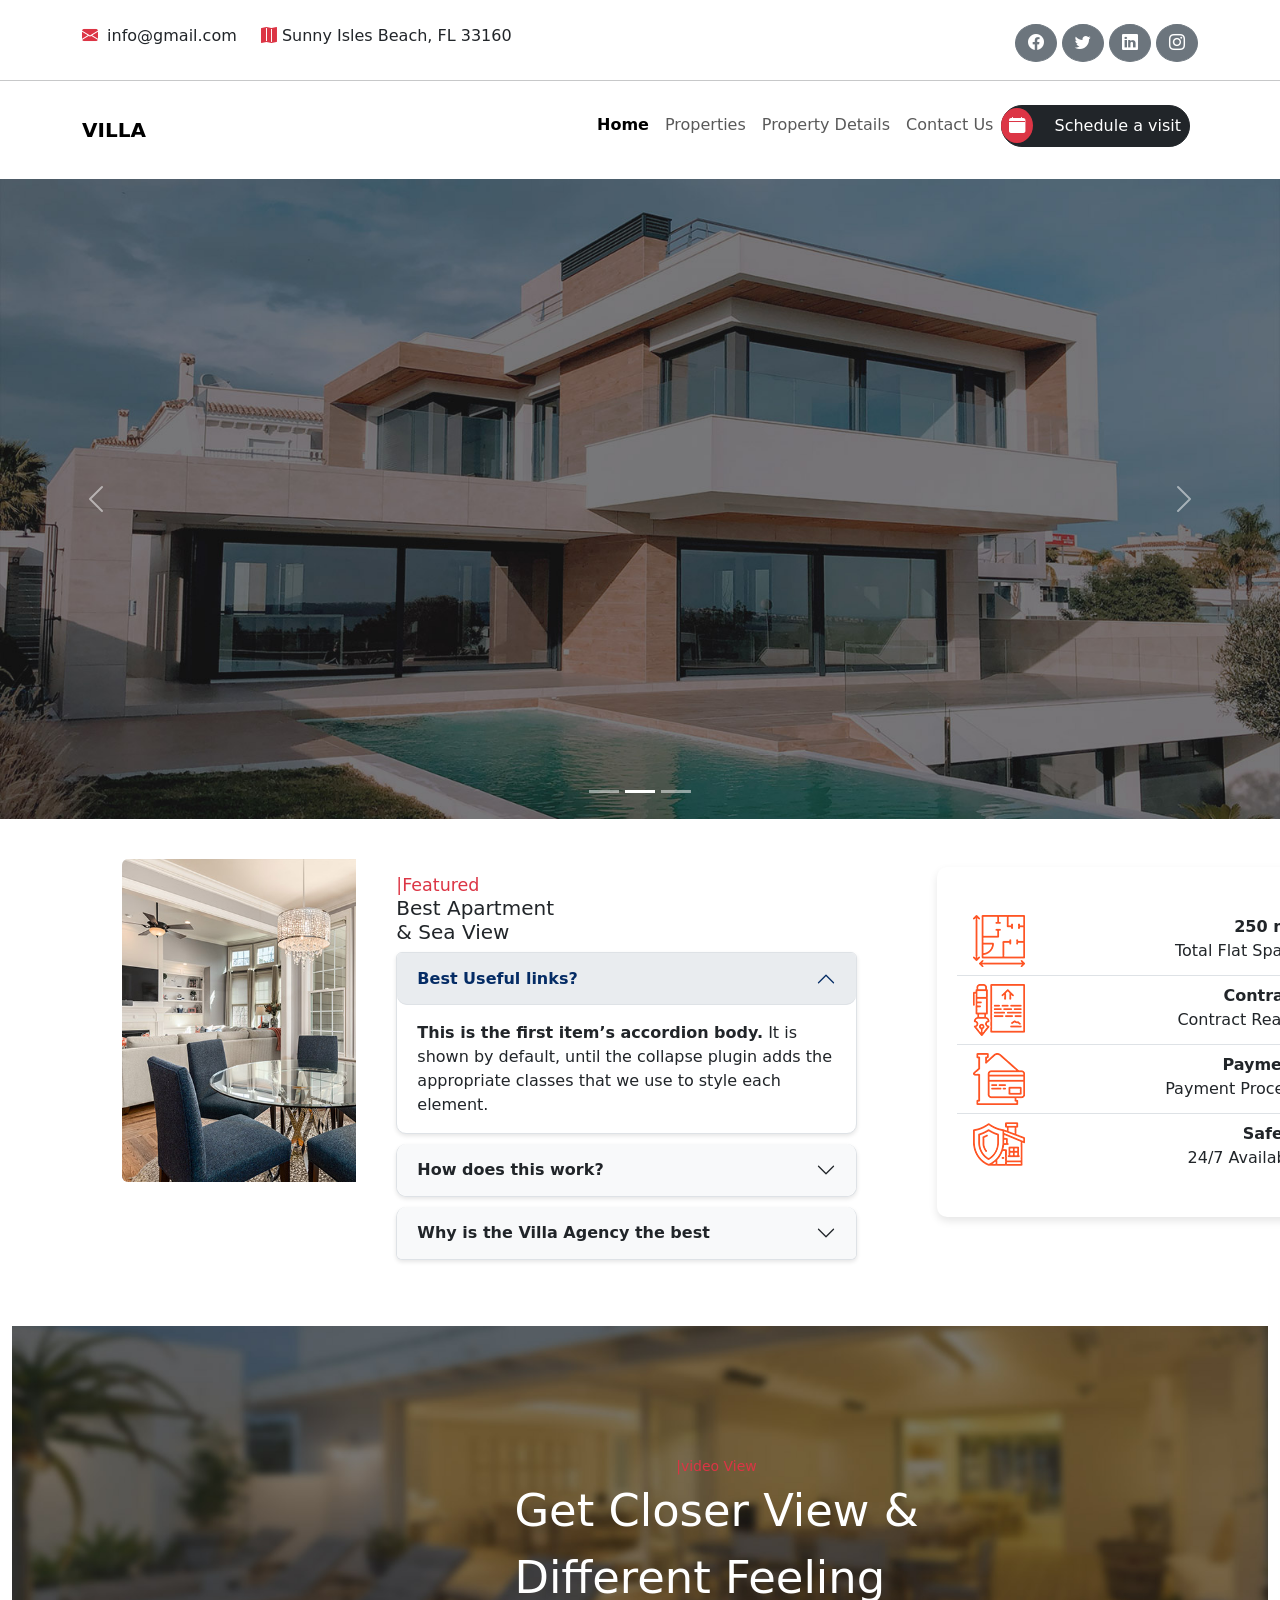
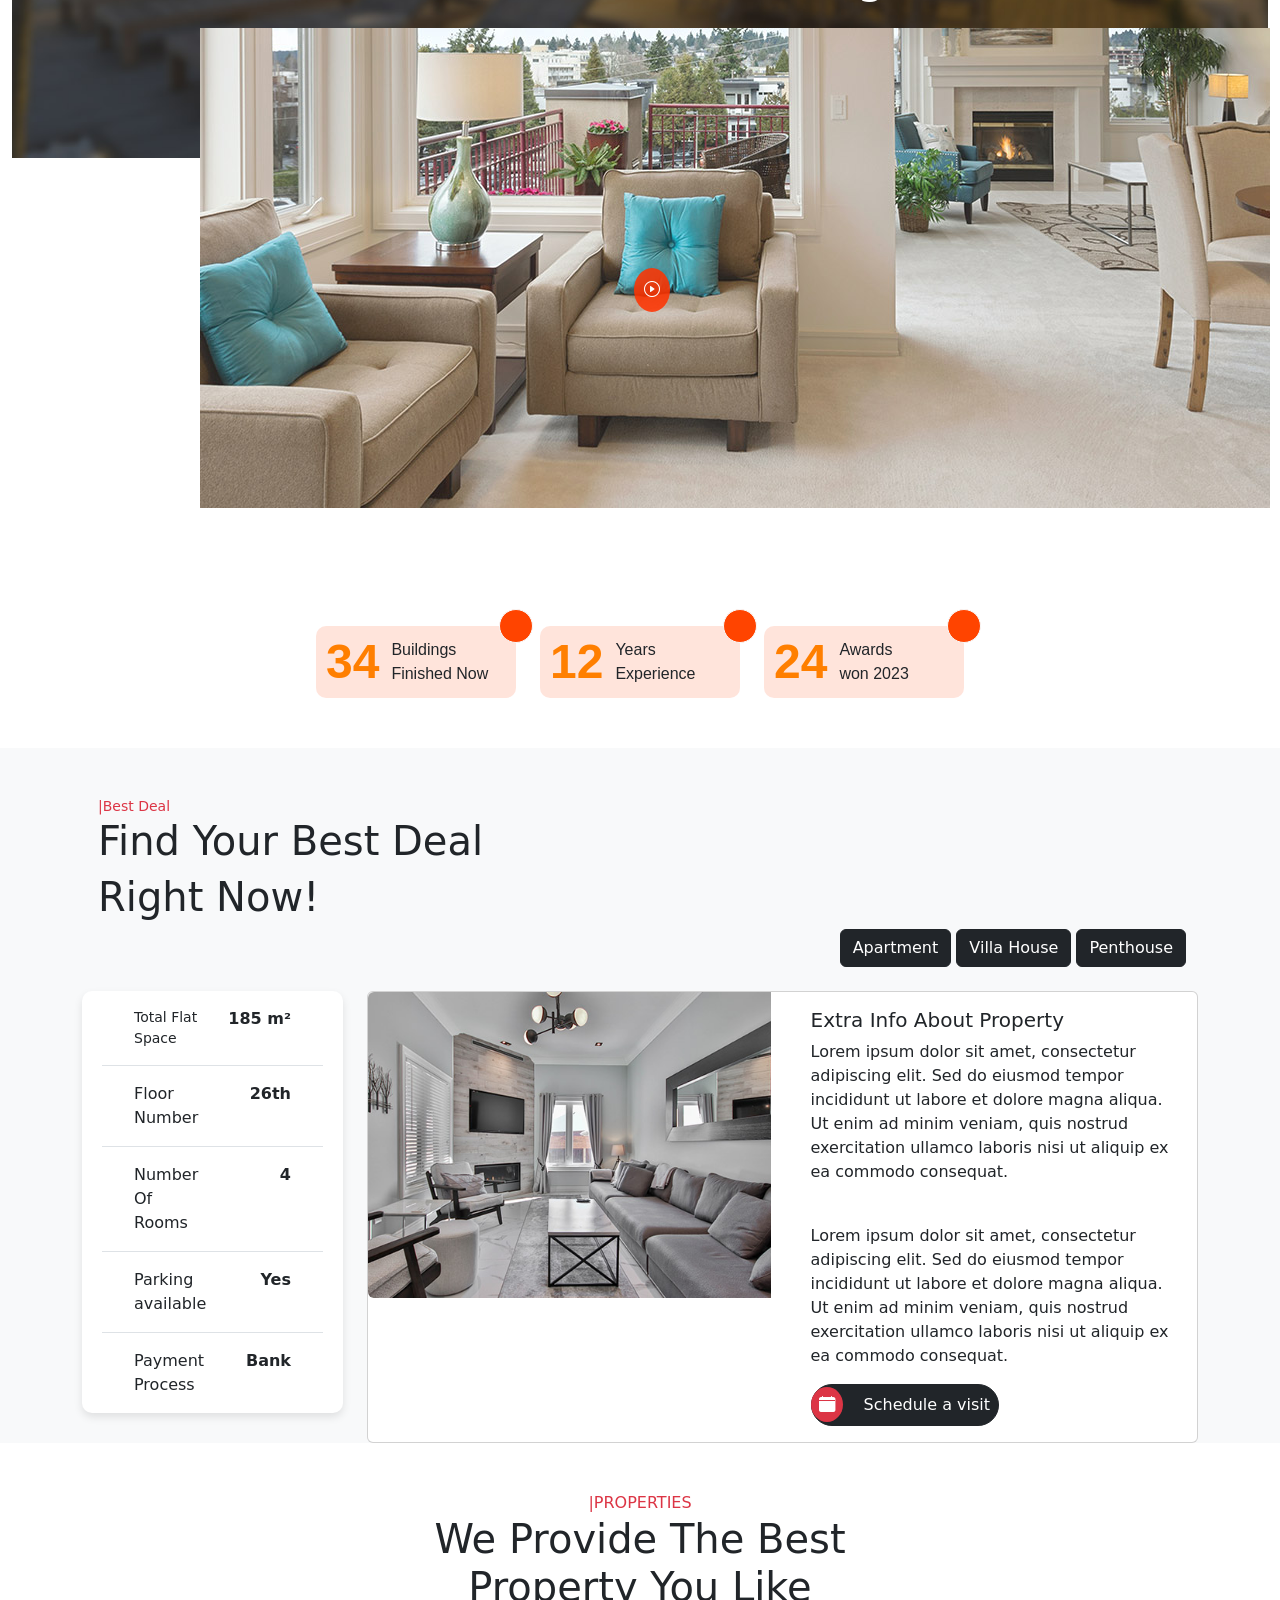
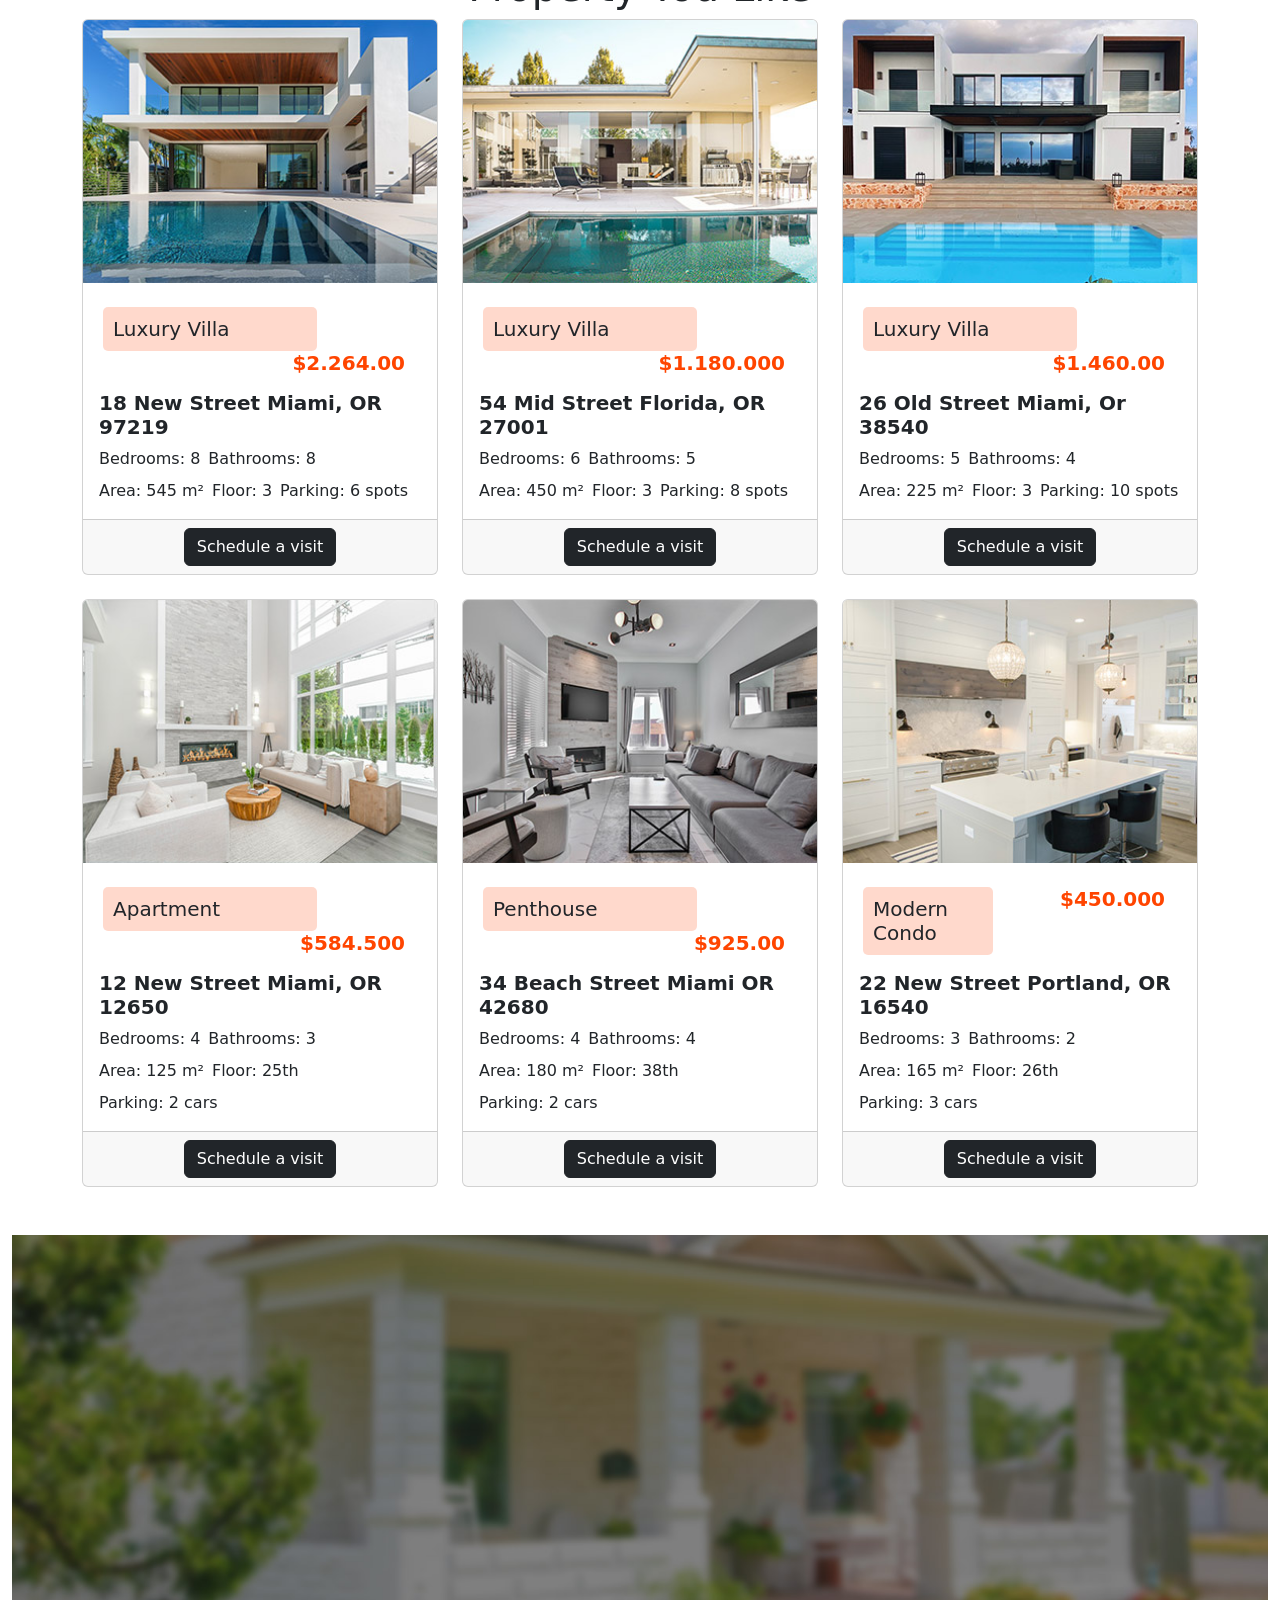
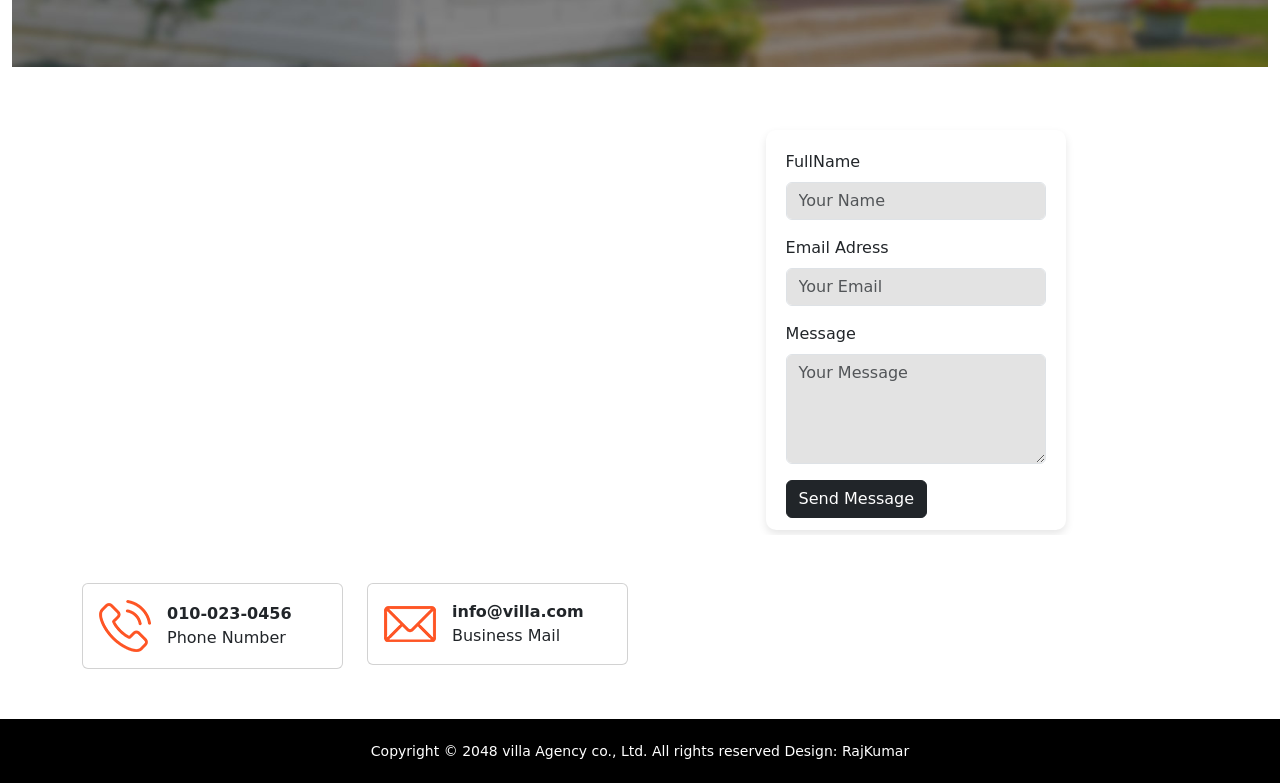
==== commit 9ac9a730: "rwd" ====
--- a/Home.html
+++ b/Home.html
@@ -307,7 +307,7 @@
     <!--overlayed image using position-->
     <div class="container-fluid hieght">
     <div class="parent-img">
-        <img src="/images/video-bg.jpg" class="w-100 h-100" alt="parent-img">
+        <img src="/images/video-bg.jpg" class="w-100 h-100 img-fluid" alt="parent-img">
         <div class="parent-txt">
             <span class="small text-danger video">|video View</span>
            <span class="font">Get Closer View & <br/> Different Feeling</span>
@@ -663,7 +663,7 @@
     <!--Iframe and contact form section starts-->
     <div class="container-fluid mt-5">
         <div class="parent-bg-img position-relative">
-      <img src="/images/contact-bg.jpg" />
+      <img src="/images/contact-bg.jpg" class="img-fluid"/>
       <div class="iframe-img position-absolute">
         <iframe
           src="https://www.google.com/maps/embed?pb=!1m18!1m12!1m3!1d28703.04843206852!2d-80.1445141788599!3d25.939130085897173!2m3!1f0!2f0!3f0!3m2!1i1024!2i768!4f13.1!3m3!1m2!1s0x88d9acfee073549d%3A0xf4e74db7a5da487a!2zU3VubnkgSXNsZXMgQmVhY2gsIOCwq-CxjeCwsuCxi-CwsOCwv-CwoeCwviAzMzE2MCwg4LCv4LGB4LCo4LGG4LGW4LCf4LGG4LCh4LGNIOCwuOCxjeCwn-Cxh-Cwn-CxjeCwuOCxjQ!5e0!3m2!1ste!2sin!4v1757320229293!5m2!1ste!2sin"
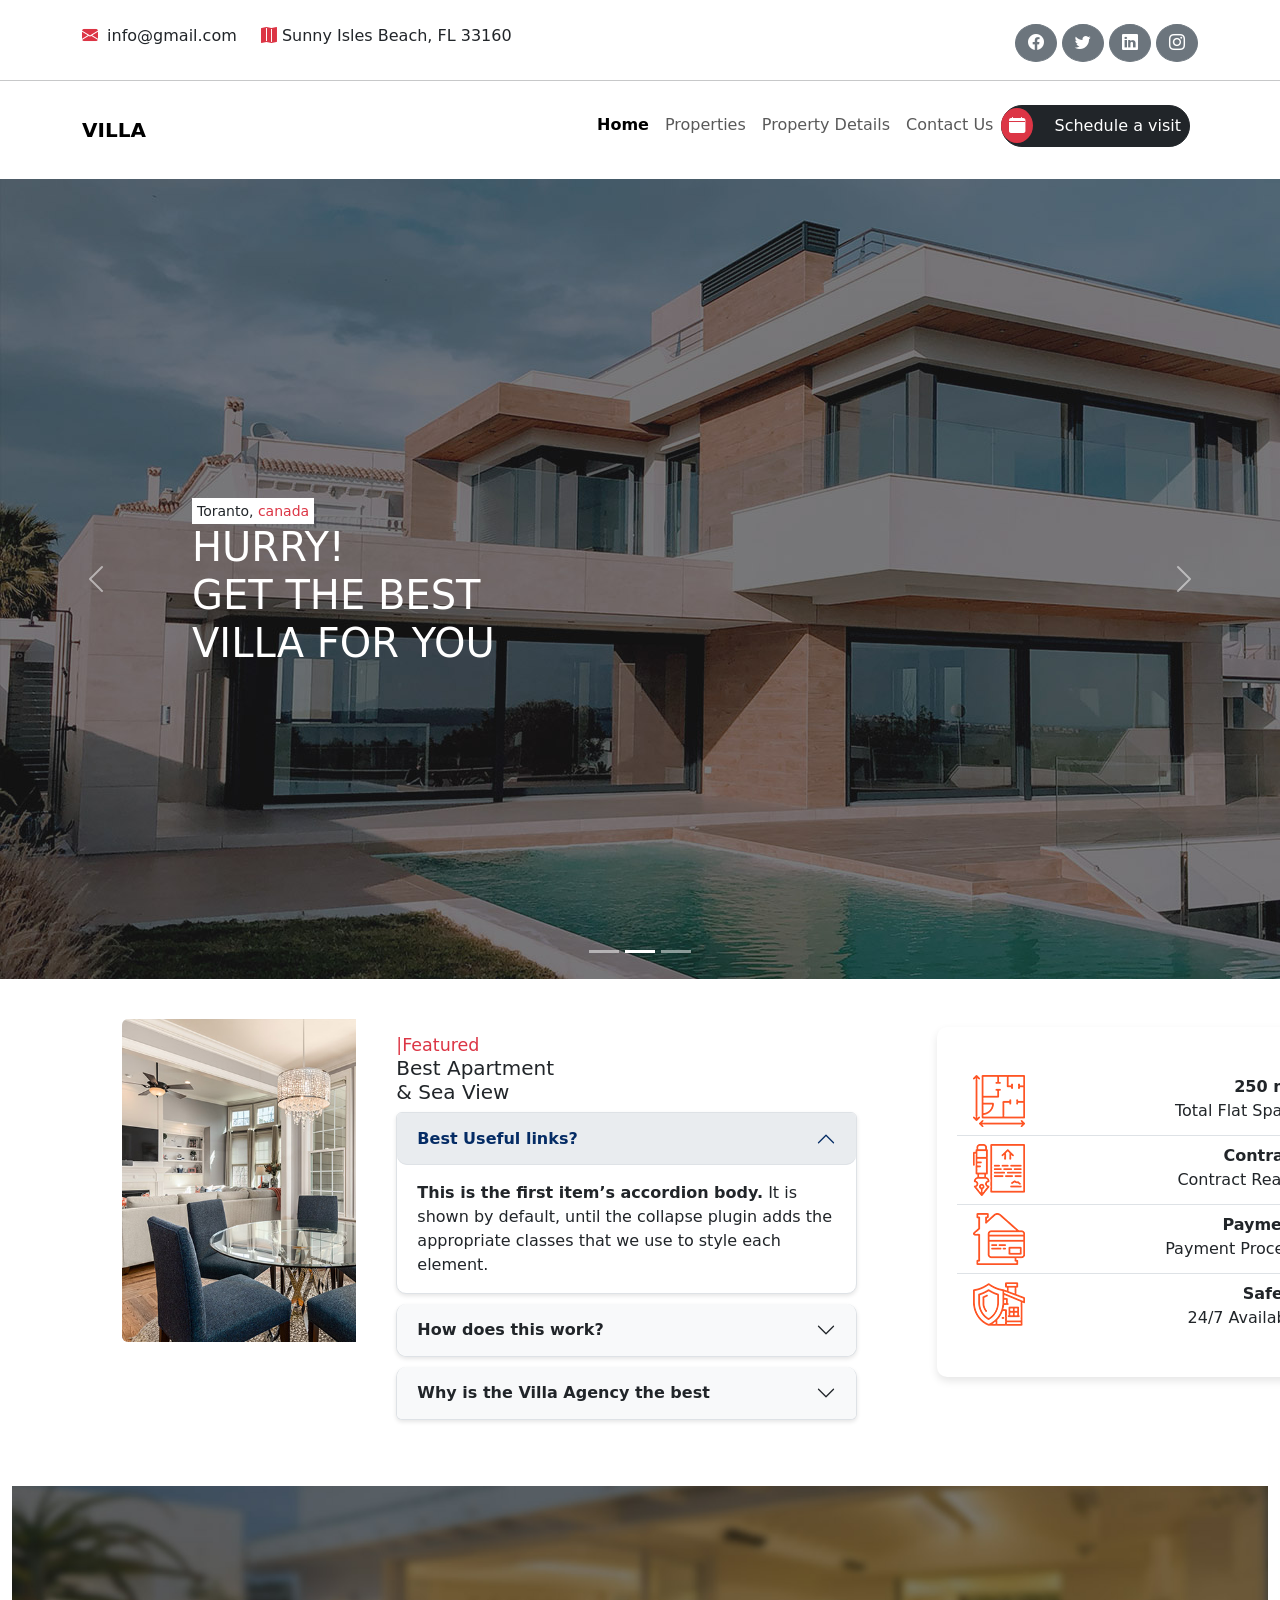
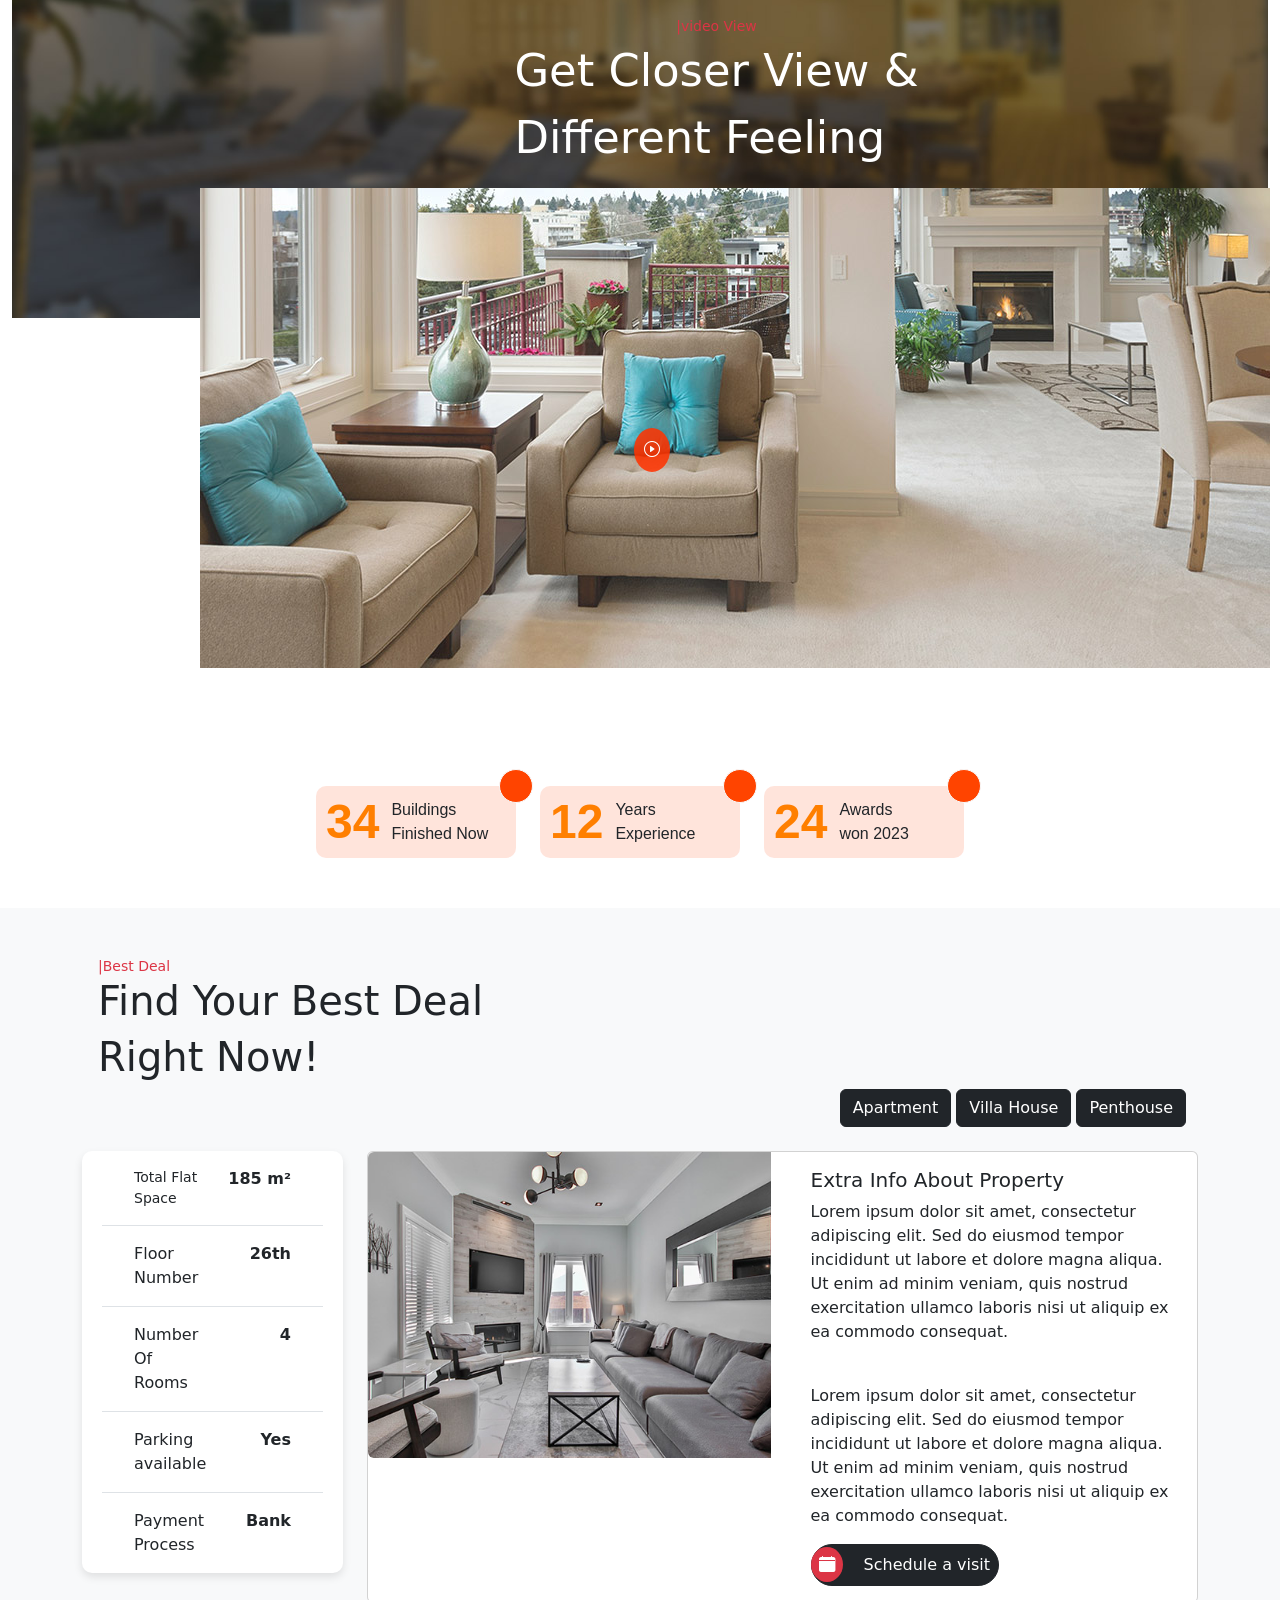
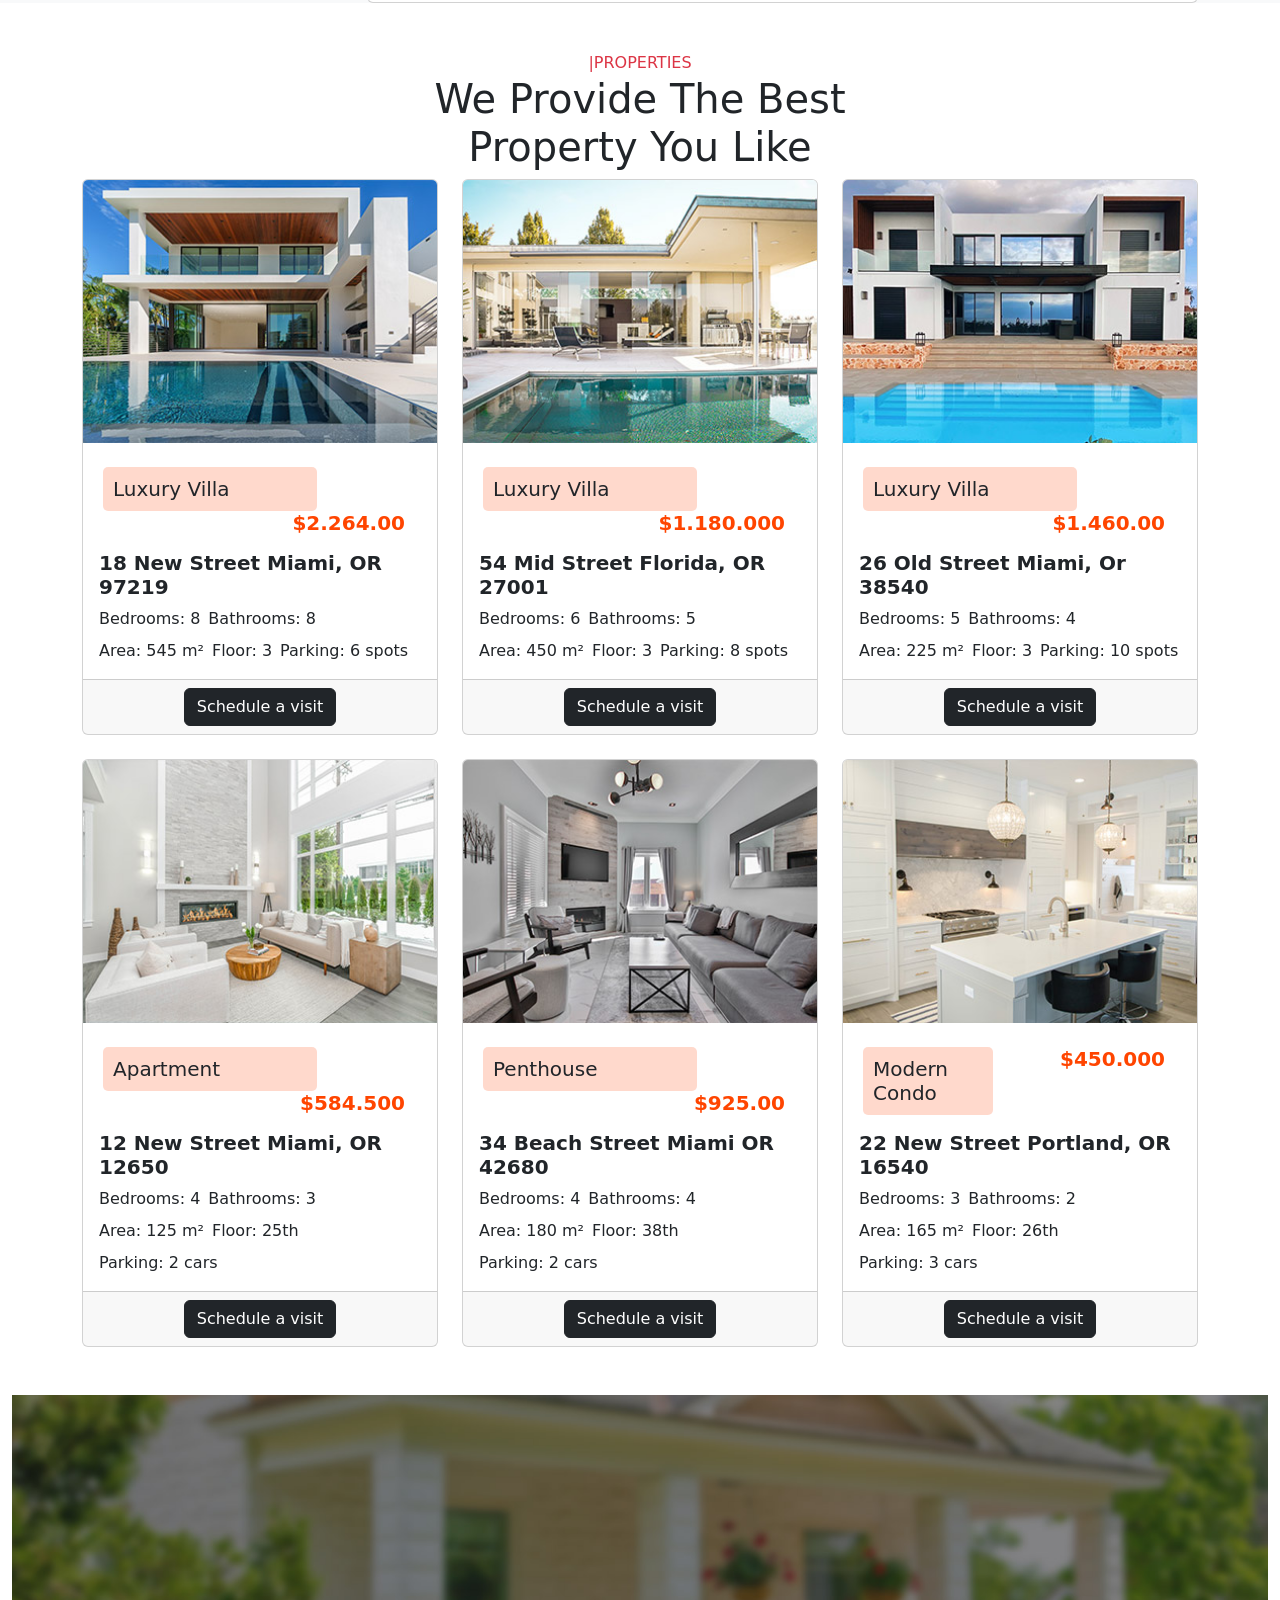
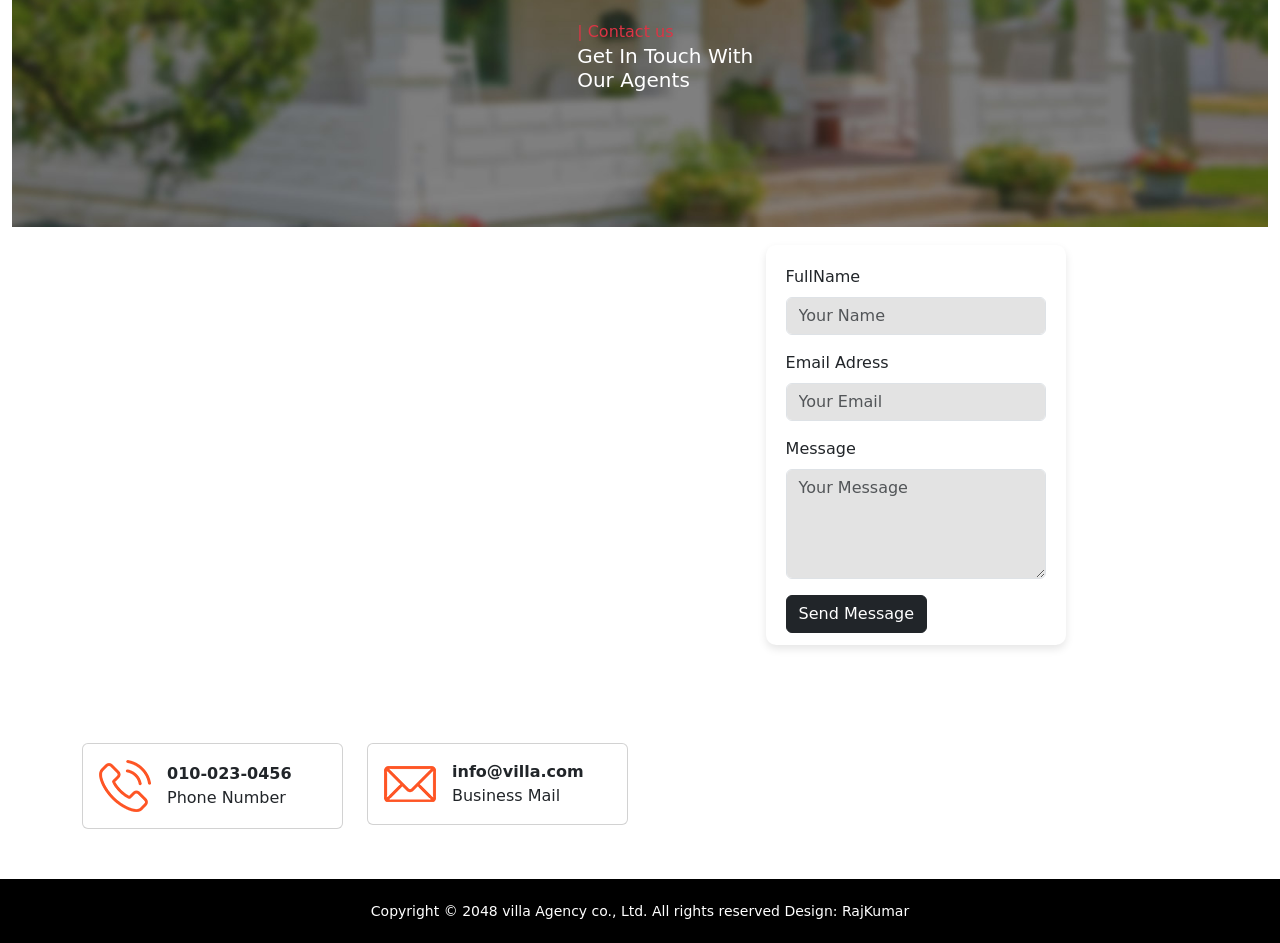
==== commit 8357ef8b: "completed" ====
--- a/Home.html
+++ b/Home.html
@@ -121,25 +121,31 @@
       </div>
       <div class="carousel-inner">
         <div class="carousel-item active">
-          <img
-            src="./images/banner-01.jpg"
-            class="d-block w-100"
-            alt="banner-01"
-          />
+          <div class="img-parent">
+            <img src="/images/banner-01.jpg" alt="banner-01">
+            <div class="text-parent">
+              <small class="small-text">Toranto,<span class="text-danger"> canada</span></small>
+              <h1 id="header-tag">HURRY! <br/>GET THE BEST<br/> VILLA FOR YOU</h1>
+            </div>
+          </div>
         </div>
         <div class="carousel-item">
-          <img
-            src="./images/banner-02.jpg"
-            class="d-block w-100"
-            alt="banner-02"
-          />
+          <div class="img-parent">
+            <img src="/images/banner-02.jpg" alt="banner-01">
+            <div class="text-parent">
+              <small class="small-text">Toranto,<span class="text-danger"> canada</span></small>
+              <h1 id="header-tag">HURRY! <br/>GET THE BEST<br/> VILLA FOR YOU</h1>
+            </div>
+          </div>
         </div>
         <div class="carousel-item">
-          <img
-            src="./images/banner-03.jpg"
-            class="d-block w-100"
-            alt="banner-03"
-          />
+          <div class="img-parent">
+            <img src="/images/banner-03.jpg" alt="banner-01">
+            <div class="text-parent">
+              <small class="small-text">Toranto,<span class="text-danger"> canada</span></small>
+              <h1 id="header-tag">HURRY! <br/>GET THE BEST<br/> VILLA FOR YOU</h1>
+            </div>
+          </div>
         </div>
       </div>
       <button
@@ -663,7 +669,11 @@
     <!--Iframe and contact form section starts-->
     <div class="container-fluid mt-5">
         <div class="parent-bg-img position-relative">
-      <img src="/images/contact-bg.jpg" class="img-fluid"/>
+          <img src="/images/contact-bg.jpg" class="img-fluid"/>
+        <div class="contact-text">
+          <span class="text-danger">| Contact us</span>
+          <h5 class="text-white">Get In Touch With<br/> Our Agents</h5>
+        </div>
       <div class="iframe-img position-absolute">
         <iframe
           src="https://www.google.com/maps/embed?pb=!1m18!1m12!1m3!1d28703.04843206852!2d-80.1445141788599!3d25.939130085897173!2m3!1f0!2f0!3f0!3m2!1i1024!2i768!4f13.1!3m3!1m2!1s0x88d9acfee073549d%3A0xf4e74db7a5da487a!2zU3VubnkgSXNsZXMgQmVhY2gsIOCwq-CxjeCwsuCxi-CwsOCwv-CwoeCwviAzMzE2MCwg4LCv4LGB4LCo4LGG4LGW4LCf4LGG4LCh4LGNIOCwuOCxjeCwn-Cxh-Cwn-CxjeCwuOCxjQ!5e0!3m2!1ste!2sin!4v1757320229293!5m2!1ste!2sin"
--- a/project.css
+++ b/project.css
@@ -26,6 +26,22 @@
   background-color: black;
 }
 /* navbar designation is compete */
+/* carrousel */
+.img-parent {
+  position: relative;
+}
+.text-parent {
+  position: absolute;
+  top: 40%;
+  left: 15%;
+}
+.small-text {
+  background-color: white;
+  padding: 5px;
+}
+#header-tag {
+  color: white;
+}
 
 /* in feauture propeties */
 .accordion-button {
@@ -188,6 +204,11 @@
 }
 /* end */
 /* overlay of iframe and form */
+.contact-text {
+  position: absolute;
+  top: 25%;
+  left: 45%;
+}
 .parent-bg-img {
   height: 900px;
   overflow: hidden;
@@ -202,11 +223,11 @@
 }
 
 .iframe-img {
+  top: 45%;
+  left: 15%;
+}
+.form-sec {
   top: 50%;
-  left: 15%;
-}
-.form-sec {
-  top: 55%;
   left: 60%;
 }
 @media only screen and (width: 1200px) {
